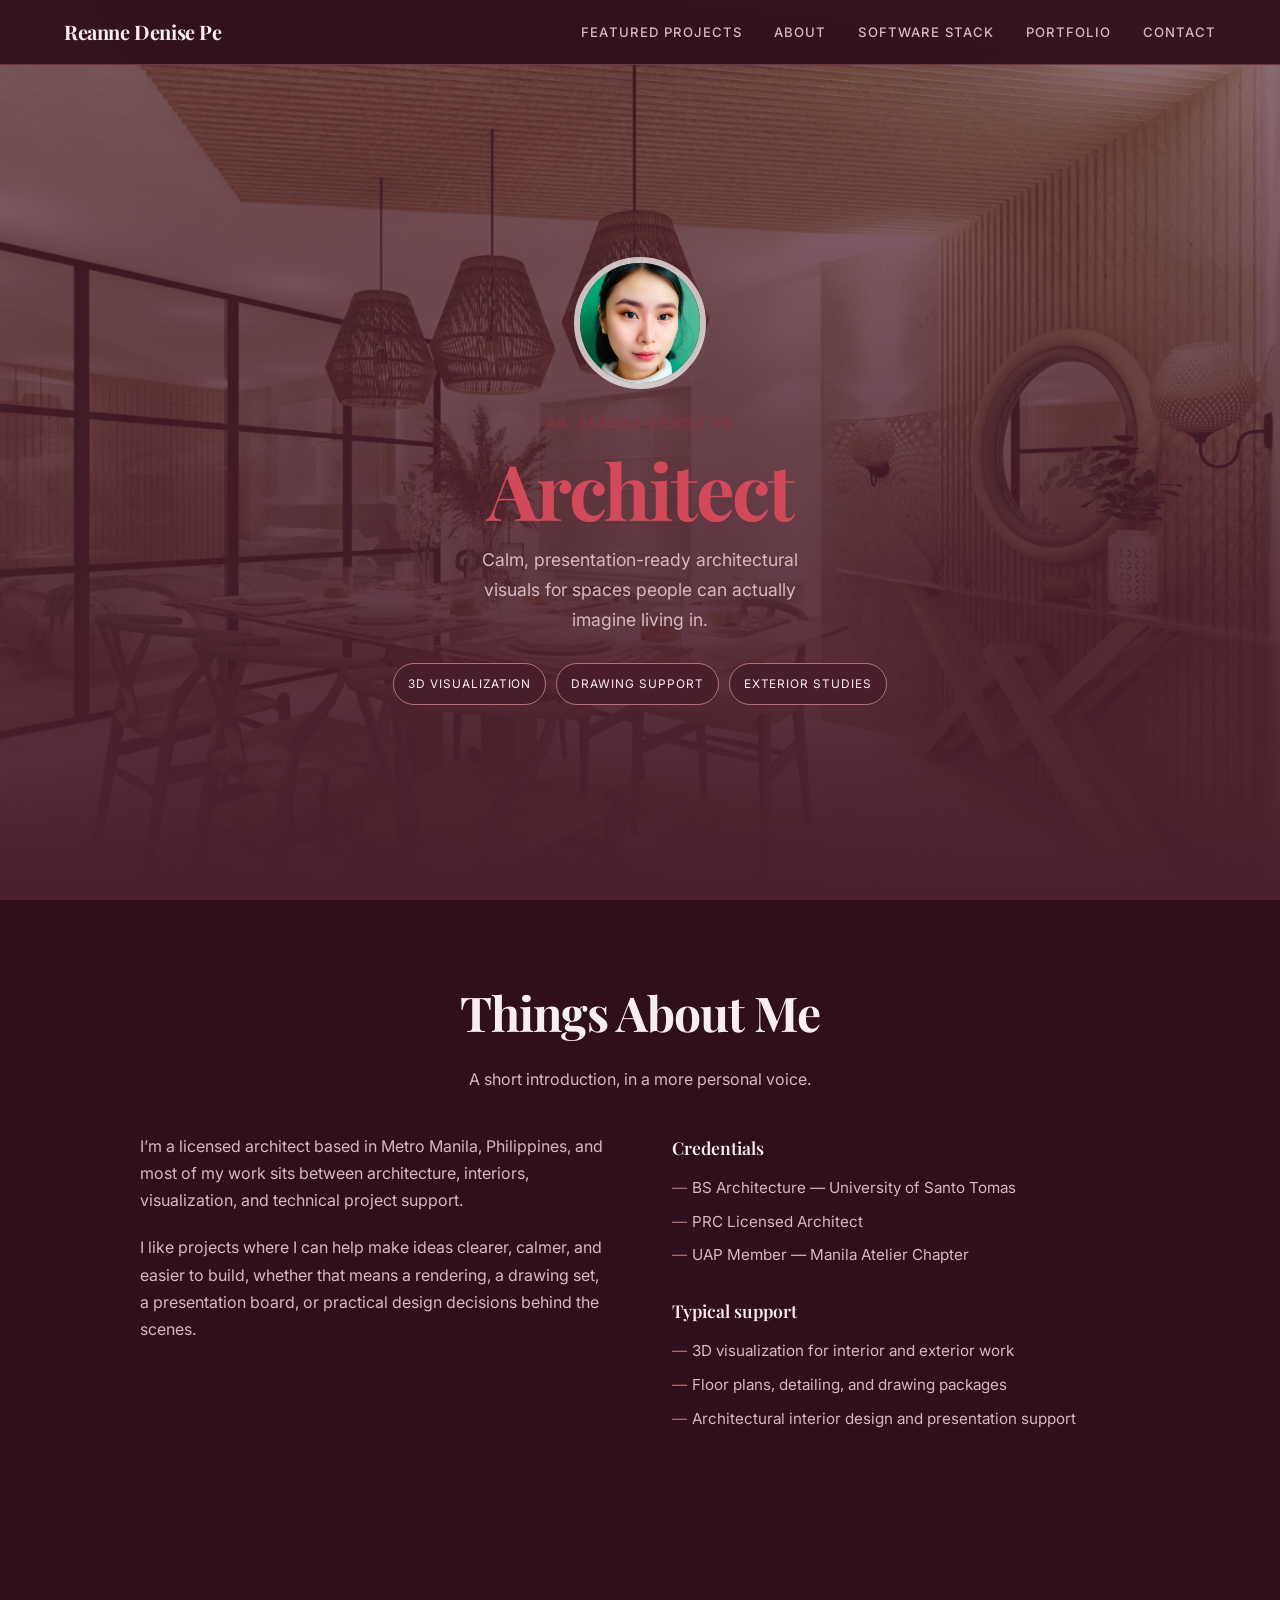
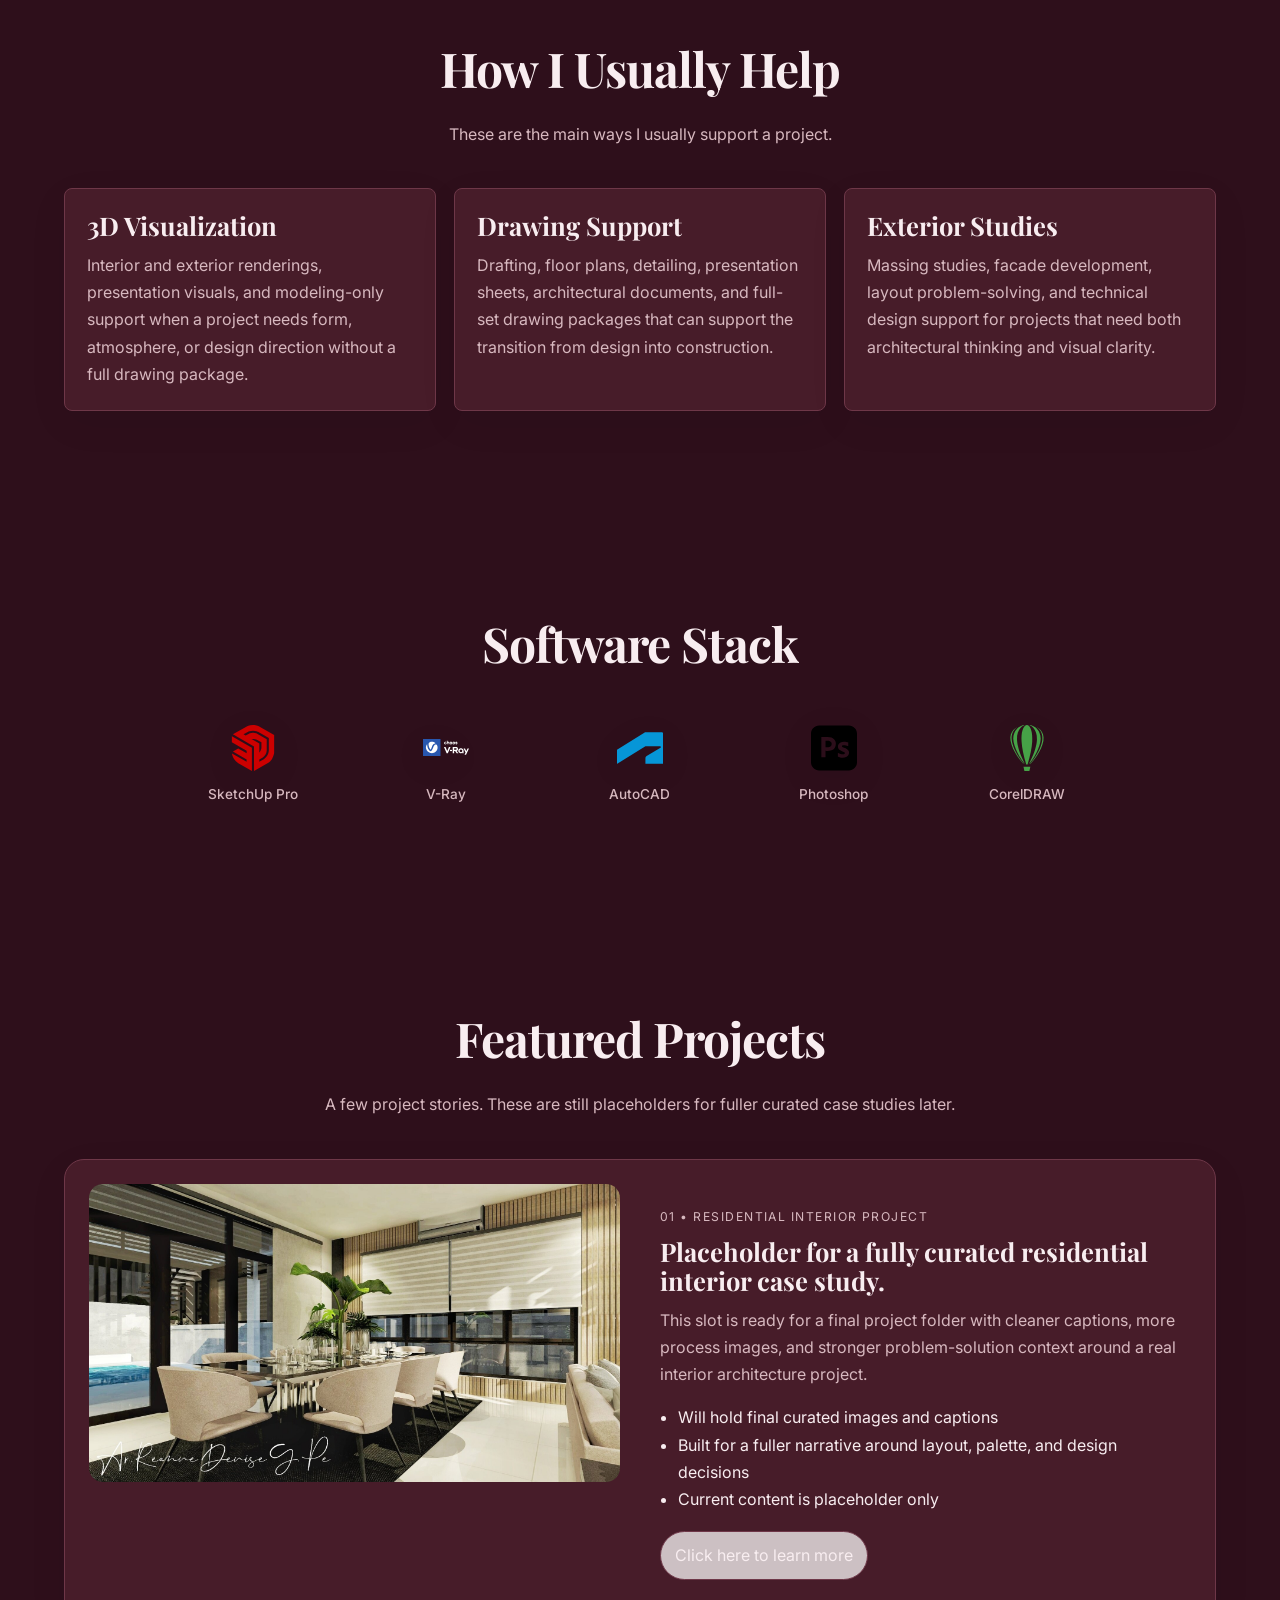
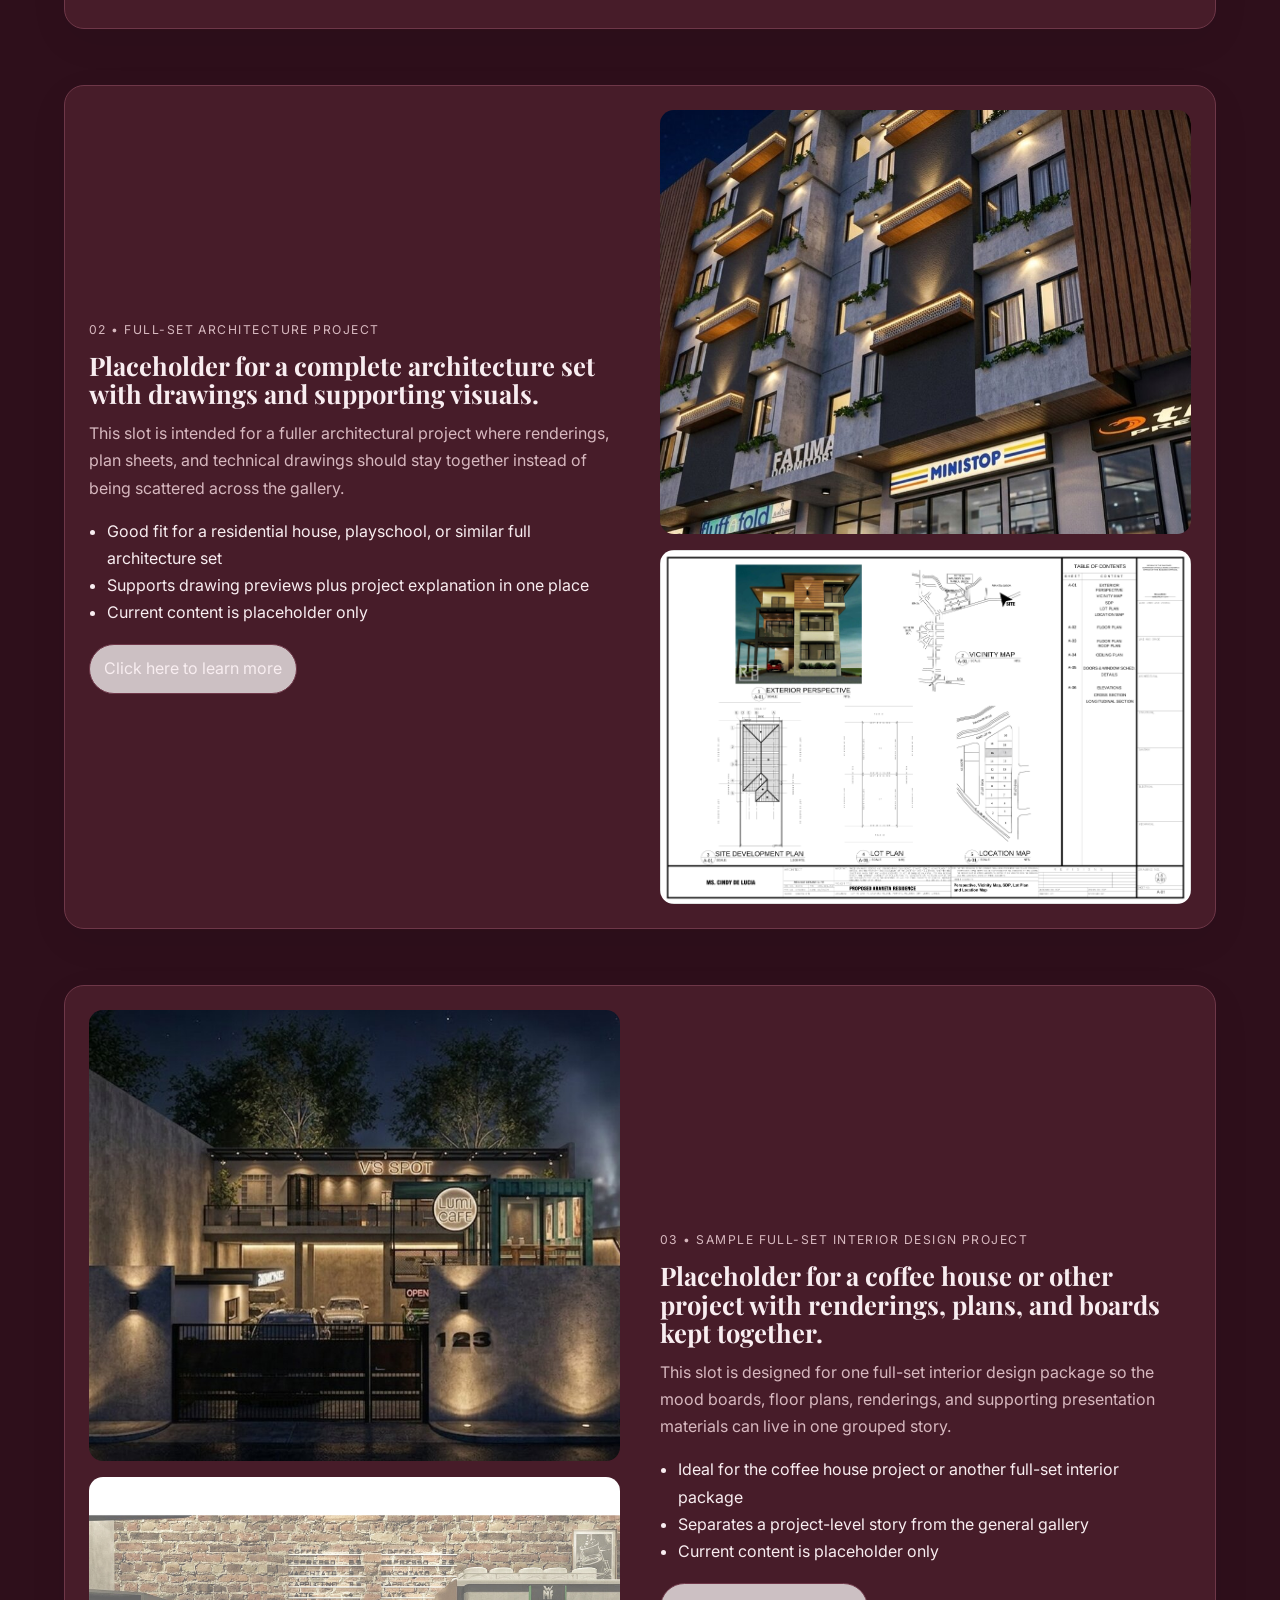
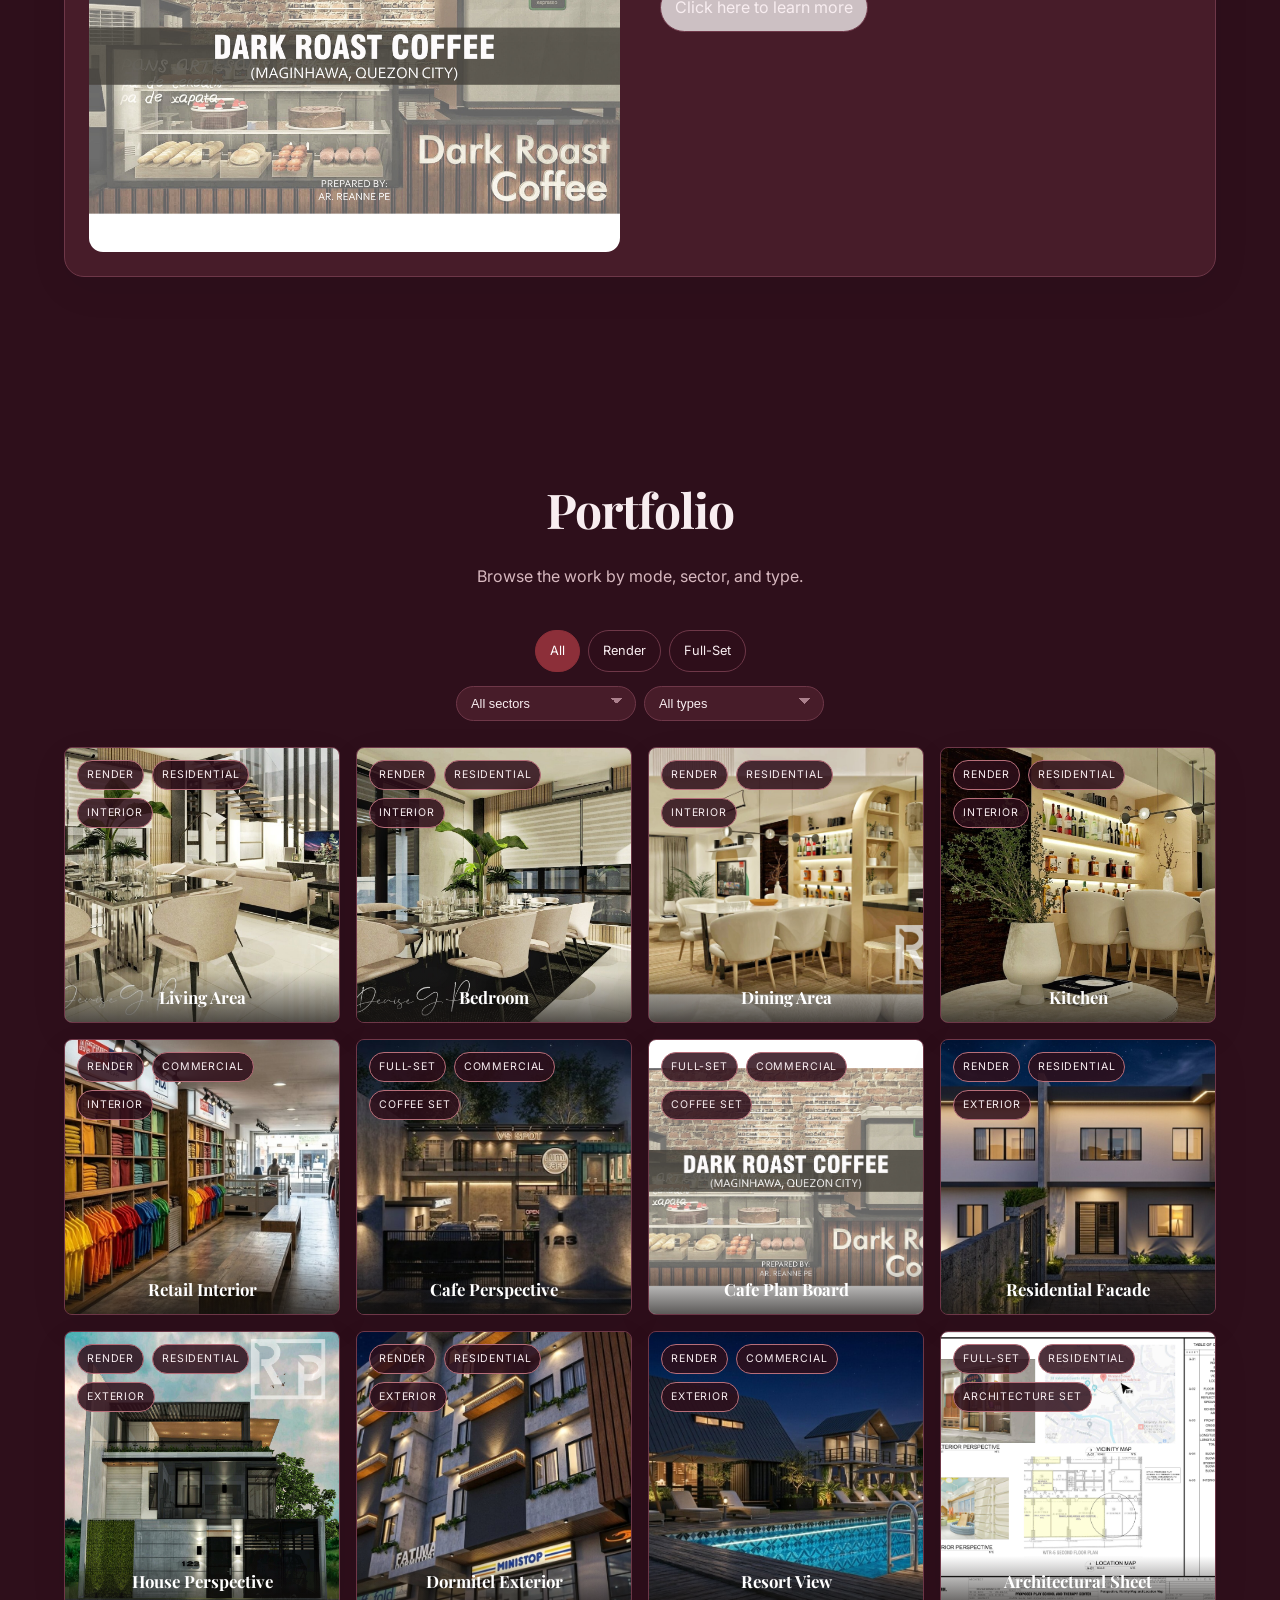
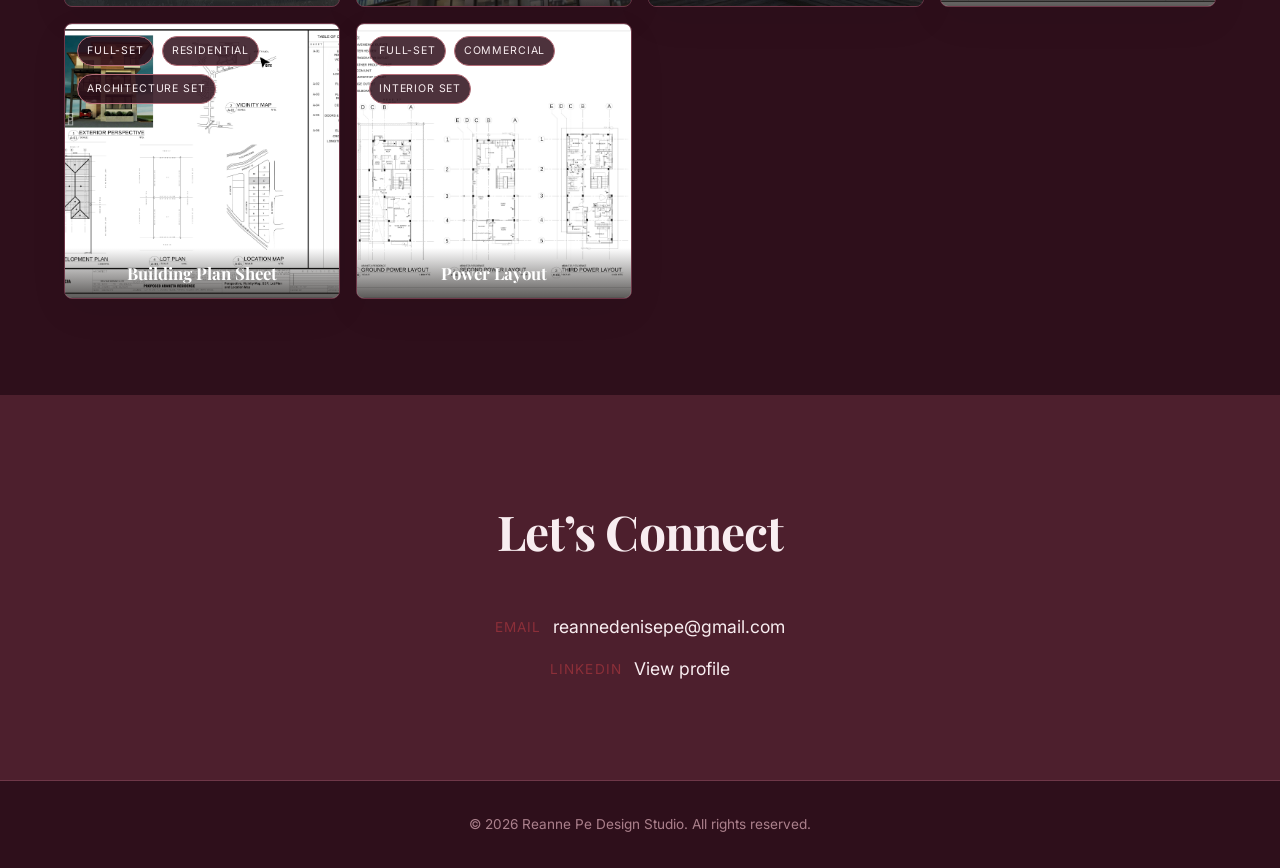
==== index.html @ 07bc2cd6 "Logo SVGs" ====
<!DOCTYPE html>
<html lang="en">
<head>
  <meta charset="UTF-8" />
  <meta name="viewport" content="width=device-width, initial-scale=1.0" />
  <title>Reanne Denise Pe | Architect</title>
  <meta name="description" content="Portfolio of Reanne Denise Pe, licensed architect in the Philippines specializing in 3D visualization, drawing support, and architectural interiors." />
  <meta property="og:title" content="Reanne Denise Pe | Architect" />
  <meta property="og:description" content="3D visualization, drawing support, and grouped project samples by Reanne Denise Pe." />
  <meta property="og:image" content="./images/selected/interior-living-01.jpg" />
  <link rel="preconnect" href="https://fonts.googleapis.com" />
  <link rel="preconnect" href="https://fonts.gstatic.com" crossorigin />
  <link href="https://fonts.googleapis.com/css2?family=Playfair+Display:wght@400;600;700&family=Inter:wght@300;400;500;600&display=swap" rel="stylesheet" />
  <link rel="stylesheet" href="styles.css" />
  <link rel="icon" type="image/svg+xml" href="data:image/svg+xml,%3Csvg xmlns='http://www.w3.org/2000/svg' viewBox='0 0 100 100'%3E%3Crect width='100' height='100' rx='22' fill='%23f5ede3'/%3E%3Ctext x='50' y='58' text-anchor='middle' font-family='Georgia,serif' font-size='34' fill='%2328201a'%3ERP%3C/text%3E%3C/svg%3E" />
</head>
<body>
  <nav id="nav">
    <div class="nav-inner">
      <a href="#hero" class="logo">Reanne Denise Pe</a>
      <button class="hamburger" id="hamburger" aria-label="Menu">
        <span></span><span></span><span></span>
      </button>
      <ul class="nav-links" id="navLinks">
        <li><a href="#featured-projects" class="nav-link">Featured Projects</a></li>
        <li><a href="#about" class="nav-link">About</a></li>
        <li><a href="#software" class="nav-link">Software Stack</a></li>
        <li><a href="#portfolio" class="nav-link">Portfolio</a></li>
        <li><a href="#contact" class="nav-link">Contact</a></li>
      </ul>
    </div>
  </nav>

  <section id="hero">
    <div class="hero-overlay"></div>
    <div class="hero-background" aria-hidden="true"></div>
    <div class="hero-content">
      <div class="hero-avatar-wrap">
        <img class="hero-avatar" src="./images/profile/reanne-avatar.jpg" alt="Portrait of Reanne Denise Pe" />
      </div>
      <p class="hero-label">Ar. Reanne Denise Pe</p>
      <h1>Architect</h1>
      <p class="hero-sub">Calm, presentation-ready architectural visuals for spaces people can actually imagine living in.</p>
      <div class="hero-skill-strip">
        <span>3D Visualization</span>
        <span>Drawing Support</span>
        <span>Exterior Studies</span>
      </div>
    </div>
  </section>

  <section id="about">
    <div class="section-header">
      <h2>Things About Me</h2>
      <p class="section-sub">A short introduction, in a more personal voice.</p>
    </div>
    <div class="about-grid">
      <div class="about-text">
        <p>I’m a licensed architect based in Metro Manila, Philippines, and most of my work sits between architecture, interiors, visualization, and technical project support.</p>
        <p>I like projects where I can help make ideas clearer, calmer, and easier to build, whether that means a rendering, a drawing set, a presentation board, or practical design decisions behind the scenes.</p>
      </div>
      <div class="about-credentials">
        <h3>Credentials</h3>
        <ul>
          <li>BS Architecture — University of Santo Tomas</li>
          <li>PRC Licensed Architect</li>
          <li>UAP Member — Manila Atelier Chapter</li>
        </ul>
        <h3>Typical support</h3>
        <ul>
          <li>3D visualization for interior and exterior work</li>
          <li>Floor plans, detailing, and drawing packages</li>
          <li>Architectural interior design and presentation support</li>
        </ul>
      </div>
    </div>
  </section>

  <section id="core-support">
    <div class="section-header">
      <h2>How I Usually Help</h2>
      <p class="section-sub">These are the main ways I usually support a project.</p>
    </div>
    <div class="support-grid">
      <article class="support-card">
        <h3>3D Visualization</h3>
        <p>Interior and exterior renderings, presentation visuals, and modeling-only support when a project needs form, atmosphere, or design direction without a full drawing package.</p>
      </article>
      <article class="support-card">
        <h3>Drawing Support</h3>
        <p>Drafting, floor plans, detailing, presentation sheets, architectural documents, and full-set drawing packages that can support the transition from design into construction.</p>
      </article>
      <article class="support-card">
        <h3>Exterior Studies</h3>
        <p>Massing studies, facade development, layout problem-solving, and technical design support for projects that need both architectural thinking and visual clarity.</p>
      </article>
    </div>
  </section>

  <section id="software">
    <div class="section-header">
      <h2>Software Stack</h2>
    </div>
    <div class="software-grid">
      <div class="software-item">
        <img class="software-logo" src="./images/logos/sketchup.svg" alt="SketchUp logo" />
        <span class="software-name">SketchUp Pro</span>
      </div>
      <div class="software-item">
        <img class="software-logo" src="./images/logos/vray.svg" alt="V-Ray logo" />
        <span class="software-name">V-Ray</span>
      </div>
      <div class="software-item">
        <img class="software-logo" src="./images/logos/autodesk.svg" alt="Autodesk logo used for AutoCAD" />
        <span class="software-name">AutoCAD</span>
      </div>
      <div class="software-item">
        <img class="software-logo" src="./images/logos/adobephotoshop.svg" alt="Adobe Photoshop logo" />
        <span class="software-name">Photoshop</span>
      </div>
      <div class="software-item">
        <img class="software-logo" src="./images/logos/coreldraw.svg" alt="CorelDRAW logo" />
        <span class="software-name">CorelDRAW</span>
      </div>
    </div>
  </section>

  <section id="featured-projects">
    <div class="section-header">
      <h2>Featured Projects</h2>
      <p class="section-sub">A few project stories. These are still placeholders for fuller curated case studies later.</p>
    </div>

    <article class="case-study">
      <div class="case-study-media">
        <img src="./images/selected/interior-bedroom-01.jpg" alt="Placeholder image for a featured residential interior project." />
      </div>
      <div class="case-study-copy">
        <p class="case-label">01 • Residential Interior Project</p>
        <h3>Placeholder for a fully curated residential interior case study.</h3>
        <p>This slot is ready for a final project folder with cleaner captions, more process images, and stronger problem-solution context around a real interior architecture project.</p>
        <ul>
          <li>Will hold final curated images and captions</li>
          <li>Built for a fuller narrative around layout, palette, and design decisions</li>
          <li>Current content is placeholder only</li>
        </ul>
        <button class="text-link" type="button" data-project="residential-interior">Click here to learn more</button>
      </div>
    </article>

    <article class="case-study case-study-reverse">
      <div class="case-study-media case-study-stack">
        <img src="./images/selected/exterior-dormitel-01.jpg" alt="Placeholder exterior image for a featured full-set architecture project." />
        <img src="./images/plans/a1.jpg" alt="Placeholder drawing preview for a featured full-set architecture project." />
      </div>
      <div class="case-study-copy">
        <p class="case-label">02 • Full-Set Architecture Project</p>
        <h3>Placeholder for a complete architecture set with drawings and supporting visuals.</h3>
        <p>This slot is intended for a fuller architectural project where renderings, plan sheets, and technical drawings should stay together instead of being scattered across the gallery.</p>
        <ul>
          <li>Good fit for a residential house, playschool, or similar full architecture set</li>
          <li>Supports drawing previews plus project explanation in one place</li>
          <li>Current content is placeholder only</li>
        </ul>
        <button class="text-link" type="button" data-project="full-set-architecture">Click here to learn more</button>
      </div>
    </article>

    <article class="case-study">
      <div class="case-study-media case-study-stack">
        <img src="./images/selected/commercial-cafe-01.jpg" alt="Placeholder image for a sample full-set interior design project." />
        <img src="./images/selected/commercial-plan-01.jpg" alt="Placeholder plan image for a sample full-set interior design project." />
      </div>
      <div class="case-study-copy">
        <p class="case-label">03 • Sample Full-Set Interior Design Project</p>
        <h3>Placeholder for a coffee house or other project with renderings, plans, and boards kept together.</h3>
        <p>This slot is designed for one full-set interior design package so the mood boards, floor plans, renderings, and supporting presentation materials can live in one grouped story.</p>
        <ul>
          <li>Ideal for the coffee house project or another full-set interior package</li>
          <li>Separates a project-level story from the general gallery</li>
          <li>Current content is placeholder only</li>
        </ul>
        <button class="text-link" type="button" data-project="full-set-interior">Click here to learn more</button>
      </div>
    </article>
  </section>

  <section id="portfolio">
    <div class="section-header">
      <h2>Portfolio</h2>
      <p class="section-sub">Browse the work by mode, sector, and type.</p>
    </div>

    <div class="portfolio-toolbar">
      <div class="concept-pill-group" id="mainFilters">
        <button class="concept-pill concept-pill-active" type="button" data-group="main" data-filter="all">All</button>
        <button class="concept-pill" type="button" data-group="main" data-filter="render">Render</button>
        <button class="concept-pill" type="button" data-group="main" data-filter="full-set">Full-Set</button>
      </div>
      <div class="concept-selects">
        <label class="sr-only" for="sectorSelect">Sector</label>
        <select class="portfolio-select" id="sectorSelect">
          <option value="all">All sectors</option>
          <option value="residential">Residential</option>
          <option value="commercial">Commercial</option>
        </select>
        <label class="sr-only" for="typeSelect">Type</label>
        <select class="portfolio-select" id="typeSelect">
          <option value="all">All types</option>
          <option value="interior">Interior</option>
          <option value="exterior">Exterior</option>
          <option value="technical">Technical / Drawings</option>
          <option value="coffee-set">Coffee Set</option>
          <option value="architecture-set">Architecture Set</option>
          <option value="interior-set">Interior Set</option>
        </select>
      </div>
    </div>
    <div class="gallery" id="gallery"></div>
  </section>

  <section id="contact">
    <div class="section-header">
      <h2>Let’s Connect</h2>
    </div>
    <div class="contact-content">
      <div class="contact-item"><span>Email</span><a href="mailto:reannedenisepe@gmail.com">reannedenisepe@gmail.com</a></div>
      <div class="contact-item"><span>LinkedIn</span><a href="https://ph.linkedin.com/in/reanne-denise-pe-29bb5a261" target="_blank" rel="noreferrer">View profile</a></div>
    </div>
  </section>

  <footer>
    <div class="footer-inner">
      <p>&copy; 2026 Reanne Pe Design Studio. All rights reserved.</p>
    </div>
  </footer>

  <div id="lightbox" class="lightbox" aria-hidden="true">
    <button class="lightbox-close" id="lightboxClose" aria-label="Close">&times;</button>
    <button class="lightbox-nav lightbox-prev" id="lightboxPrev" aria-label="Previous">&lsaquo;</button>
    <div class="lightbox-content">
      <img id="lightboxImg" src="" alt="" />
      <div class="lightbox-caption" id="lightboxCaption"></div>
    </div>
    <button class="lightbox-nav lightbox-next" id="lightboxNext" aria-label="Next">&rsaquo;</button>
  </div>

  <dialog class="project-dialog" id="projectDialog">
    <button class="project-dialog-close" id="projectDialogClose" aria-label="Close">Close</button>
    <div class="project-dialog-content">
      <p class="case-label" id="projectDialogLabel"></p>
      <h3 id="projectDialogTitle"></h3>
      <p id="projectDialogText"></p>
      <div class="project-dialog-gallery" id="projectDialogGallery"></div>
    </div>
  </dialog>

  <script src="script.js"></script>
</body>
</html>
---- styles.css ----
*, *::before, *::after {
  box-sizing: border-box;
  margin: 0;
  padding: 0;
}

:root {
  --bg: #2e0f1b;
  --bg-alt: #4d1f2d;
  --panel: rgba(73, 30, 43, 0.92);
  --text: #f8edf0;
  --text-light: #d7b8bf;
  --text-muted: #ab808c;
  --accent: #8c2f39;
  --accent-light: #b76e79;
  --accent-dark: #d24a59;
  --border: #6e3748;
  --nav-bg: rgba(46, 15, 27, 0.94);
  --shadow: 0 12px 40px rgba(0, 0, 0, 0.06);
  --radius: 8px;
  --transition: 0.3s cubic-bezier(0.4, 0, 0.2, 1);
  --font-serif: "Playfair Display", Georgia, "Times New Roman", serif;
  --font-sans: "Inter", system-ui, -apple-system, sans-serif;
}

html {
  scroll-behavior: smooth;
}

body {
  font-family: var(--font-sans);
  color: var(--text);
  background: var(--bg);
  line-height: 1.7;
  -webkit-font-smoothing: antialiased;
}

img {
  max-width: 100%;
  height: auto;
  display: block;
}

a {
  color: var(--accent);
  text-decoration: none;
  transition: color var(--transition);
}

a:hover {
  color: var(--accent-dark);
}

button {
  font: inherit;
}

#nav {
  position: fixed;
  top: 0;
  left: 0;
  right: 0;
  z-index: 100;
  background: var(--nav-bg);
  backdrop-filter: blur(12px);
  -webkit-backdrop-filter: blur(12px);
  border-bottom: 1px solid var(--border);
}

.nav-inner {
  max-width: 1200px;
  margin: 0 auto;
  padding: 0 24px;
  display: flex;
  align-items: center;
  justify-content: space-between;
  height: 64px;
}

.logo {
  font-family: var(--font-serif);
  font-size: 1.25rem;
  font-weight: 700;
  color: var(--text);
  letter-spacing: -0.02em;
}

.logo:hover {
  color: var(--accent);
}

.nav-links {
  display: flex;
  gap: 32px;
  list-style: none;
}

.nav-link {
  font-size: 0.82rem;
  font-weight: 500;
  text-transform: uppercase;
  letter-spacing: 0.08em;
  color: var(--text-light);
}

.nav-link:hover {
  color: var(--text);
}

.hamburger {
  display: none;
  flex-direction: column;
  gap: 5px;
  background: none;
  border: none;
  cursor: pointer;
  padding: 4px;
}

.hamburger span {
  display: block;
  width: 24px;
  height: 2px;
  background: var(--text);
  transition: var(--transition);
}

.hamburger.active span:nth-child(1) {
  transform: translateY(7px) rotate(45deg);
}

.hamburger.active span:nth-child(2) {
  opacity: 0;
}

.hamburger.active span:nth-child(3) {
  transform: translateY(-7px) rotate(-45deg);
}

section {
  padding: 96px 24px;
  max-width: 1200px;
  margin: 0 auto;
}

#hero {
  min-height: 100vh;
  display: flex;
  align-items: center;
  justify-content: center;
  position: relative;
  background: var(--bg-alt);
  overflow: hidden;
  max-width: none;
  padding: 0 24px;
}

#hero::before {
  content: "";
  position: absolute;
  inset: 0;
  background:
    radial-gradient(ellipse at 30% 20%, color-mix(in srgb, var(--accent) 12%, transparent) 0%, transparent 50%),
    radial-gradient(ellipse at 70% 80%, color-mix(in srgb, var(--accent) 8%, transparent) 0%, transparent 50%);
  z-index: 1;
}

.hero-overlay {
  position: absolute;
  inset: 0;
  background: linear-gradient(180deg, color-mix(in srgb, var(--bg-alt) 55%, transparent), var(--bg-alt));
  z-index: 2;
}

.hero-background {
  position: absolute;
  inset: 0;
  width: 100%;
  background-size: cover;
  background-position: center;
  opacity: 0.8;
  filter: saturate(0.9);
  z-index: 0;
  background-image: url("./images/hero-bg.jpg");
}

.hero-content {
  position: relative;
  z-index: 3;
  text-align: center;
  width: min(820px, 100%);
  padding: 110px 24px 48px;
}

.hero-avatar-wrap {
  width: 132px;
  margin: 0 auto 24px;
}

.hero-avatar {
  width: 132px;
  height: 132px;
  object-fit: cover;
  border-radius: 50%;
  border: 6px solid rgba(255, 255, 255, 0.7);
  box-shadow: var(--shadow);
}

.hero-label {
  font-size: 0.8rem;
  text-transform: uppercase;
  letter-spacing: 0.15em;
  color: var(--accent);
  margin-bottom: 14px;
}

.hero-content h1 {
  font-family: var(--font-serif);
  font-size: clamp(2.8rem, 6vw, 4.8rem);
  font-weight: 700;
  line-height: 1.05;
  color: var(--accent-dark);
  margin-bottom: 16px;
  letter-spacing: -0.03em;
}

.hero-sub {
  font-size: 1.1rem;
  color: var(--text-light);
  max-width: 34ch;
  margin: 0 auto 28px;
}

.hero-skill-strip {
  display: flex;
  justify-content: center;
  gap: 10px;
  flex-wrap: wrap;
}

.hero-skill-strip span,
.text-link,
.filter-btn {
  border: 1px solid var(--border);
  background: rgba(255, 255, 255, 0.72);
}

.hero-skill-strip span {
  padding: 10px 14px;
  border-radius: 999px;
  font-size: 0.74rem;
  color: var(--text-light);
  text-transform: uppercase;
  letter-spacing: 0.08em;
  background: var(--panel);
  border-color: var(--accent-light);
  color: var(--text);
}

.section-header {
  text-align: center;
  margin-bottom: 40px;
}

.section-header h2 {
  font-family: var(--font-serif);
  font-size: clamp(2rem, 4vw, 3rem);
  font-weight: 700;
  color: var(--text);
  margin-bottom: 12px;
  letter-spacing: -0.02em;
}

.section-sub {
  font-size: 1rem;
  color: var(--text-light);
  max-width: 700px;
  margin: 0 auto;
}

.sr-only {
  position: absolute;
  width: 1px;
  height: 1px;
  padding: 0;
  margin: -1px;
  overflow: hidden;
  clip: rect(0, 0, 0, 0);
  white-space: nowrap;
  border: 0;
}

#core-support {
  padding-top: 72px;
}

.support-grid {
  display: grid;
  grid-template-columns: repeat(3, minmax(0, 1fr));
  gap: 18px;
}

.support-card {
  background: var(--panel);
  border: 1px solid var(--border);
  border-radius: var(--radius);
  padding: 22px;
  box-shadow: var(--shadow);
}

.support-card h3,
.case-study-copy h3,
.project-dialog-content h3 {
  font-family: var(--font-serif);
  font-size: 1.6rem;
  line-height: 1.12;
  margin-bottom: 12px;
}

.support-card p,
.case-study-copy p,
.about-text p,
.about-credentials li,
.contact-item,
.project-dialog-content p,
.project-dialog-content li {
  color: var(--text-light);
}

.case-study {
  display: grid;
  grid-template-columns: 1fr 1fr;
  gap: 40px;
  align-items: center;
  margin-bottom: 56px;
  background: var(--panel);
  border: 1px solid var(--border);
  border-radius: 20px;
  padding: 24px;
  box-shadow: var(--shadow);
}

.case-study:last-child {
  margin-bottom: 0;
}

.portfolio-toolbar {
  display: grid;
  gap: 14px;
  margin-bottom: 26px;
}

.concept-pill-group,
.concept-selects {
  display: flex;
  flex-wrap: wrap;
  gap: 8px;
  justify-content: center;
}

.concept-pill,
.portfolio-select {
  padding: 9px 14px;
  border-radius: 999px;
  border: 1px solid var(--border);
  background: var(--panel);
  color: var(--text);
  font-size: 0.8rem;
}

.concept-pill {
  display: inline-flex;
  align-items: center;
  cursor: pointer;
  background: rgba(46, 15, 27, 0.7);
}

.concept-pill-active {
  background: var(--accent);
  border-color: var(--accent);
  color: #fff;
}

.portfolio-select {
  min-width: 180px;
  appearance: none;
  background-image:
    linear-gradient(45deg, transparent 50%, var(--text-muted) 50%),
    linear-gradient(135deg, var(--text-muted) 50%, transparent 50%);
  background-position:
    calc(100% - 18px) calc(50% - 2px),
    calc(100% - 12px) calc(50% - 2px);
  background-size: 6px 6px, 6px 6px;
  background-repeat: no-repeat;
  padding-right: 34px;
}

.case-study-reverse .case-study-media {
  order: 2;
}

.case-study-reverse .case-study-copy {
  order: 1;
}

.case-study-media img {
  width: 100%;
  height: 100%;
  object-fit: cover;
  border-radius: 14px;
}

.case-study-media {
  min-height: 420px;
}

.case-study-stack {
  display: grid;
  grid-template-rows: 1.2fr 0.8fr;
  gap: 16px;
}

.case-label {
  font-size: 0.76rem;
  text-transform: uppercase;
  letter-spacing: 0.12em;
  color: var(--accent);
  margin-bottom: 10px;
}

.case-study-copy ul,
.project-dialog-content ul {
  padding-left: 18px;
  margin: 16px 0 0;
}

.case-study-copy {
  padding-right: 8px;
}

.text-link {
  margin-top: 18px;
  color: var(--text);
  padding: 10px 14px;
  border-radius: 999px;
  cursor: pointer;
  transition: background var(--transition), border-color var(--transition), color var(--transition), transform var(--transition);
}

.text-link:hover {
  color: var(--accent-dark);
  border-color: var(--accent-light);
  transform: translateY(-1px);
}

.filters {
  display: flex;
  justify-content: center;
  gap: 8px;
  margin-bottom: 14px;
  flex-wrap: wrap;
}

.filters-secondary {
  margin-bottom: 0;
}

.filter-btn {
  padding: 8px 16px;
  border-radius: 999px;
  font-size: 0.8rem;
  color: var(--text-light);
  cursor: pointer;
  transition: var(--transition);
}

.filter-btn:hover {
  border-color: var(--accent-light);
  color: var(--accent);
}

.filter-btn.active {
  background: var(--accent);
  border-color: var(--accent);
  color: #fff;
}

.gallery {
  display: grid;
  grid-template-columns: repeat(auto-fill, minmax(260px, 1fr));
  gap: 16px;
}

.gallery-item {
  position: relative;
  overflow: hidden;
  cursor: pointer;
  border-radius: var(--radius);
  background: var(--bg-alt);
  border: 1px solid var(--border);
  aspect-ratio: 1 / 1;
  box-shadow: var(--shadow);
}

.gallery-item img {
  width: 100%;
  height: 100%;
  object-fit: cover;
  transition: transform 0.6s cubic-bezier(0.4, 0, 0.2, 1);
}

.gallery-item:hover img {
  transform: scale(1.04);
}

.gallery-badges {
  position: absolute;
  top: 12px;
  left: 12px;
  right: 12px;
  display: flex;
  gap: 8px;
  flex-wrap: wrap;
  z-index: 2;
}

.gallery-badge {
  display: inline-flex;
  align-items: center;
  padding: 5px 9px;
  border-radius: 999px;
  background: rgba(46, 15, 27, 0.85);
  color: var(--text);
  font-size: 0.66rem;
  text-transform: uppercase;
  letter-spacing: 0.08em;
  border: 1px solid var(--accent-light);
}

.gallery-overlay {
  position: absolute;
  left: 0;
  right: 0;
  bottom: 0;
  padding: 16px 16px 14px;
  background: linear-gradient(to top, rgba(23, 20, 18, 0.7), rgba(23, 20, 18, 0));
  color: #fff;
  z-index: 1;
}

.gallery-title {
  display: block;
  font-family: var(--font-serif);
  font-size: 1.05rem;
  line-height: 1.15;
}

#contact {
  background: var(--bg-alt);
  max-width: none;
}

#about {
  background: var(--bg);
  max-width: none;
}

#about {
  padding-top: 72px;
}

#about .section-header,
#contact .section-header {
  max-width: 1200px;
  margin-left: auto;
  margin-right: auto;
}

.about-grid {
  display: grid;
  grid-template-columns: 1fr 1fr;
  gap: 64px;
  max-width: 1000px;
  margin: 0 auto;
}

.about-text p {
  margin-bottom: 20px;
}

.about-credentials h3 {
  font-family: var(--font-serif);
  font-size: 1.1rem;
  font-weight: 600;
  color: var(--text);
  margin-bottom: 12px;
}

.about-credentials ul {
  list-style: none;
  margin-bottom: 28px;
}

.about-credentials li {
  padding-left: 20px;
  position: relative;
  margin-bottom: 8px;
  font-size: 0.95rem;
}

.about-credentials li::before {
  content: "\2014";
  position: absolute;
  left: 0;
  color: var(--accent-light);
}

.software-grid {
  display: grid;
  grid-template-columns: repeat(5, 1fr);
  gap: 28px;
  max-width: 940px;
  margin: 0 auto;
}

.software-item {
  display: flex;
  flex-direction: column;
  align-items: center;
  gap: 12px;
  text-align: center;
}

.software-logo {
  width: 46px;
  height: 46px;
  object-fit: contain;
  filter: drop-shadow(0 8px 16px rgba(0, 0, 0, 0.06));
}

.software-name {
  font-size: 0.85rem;
  font-weight: 500;
  color: var(--text-light);
}

.contact-content {
  display: flex;
  flex-direction: column;
  align-items: center;
  gap: 12px;
  max-width: 480px;
  margin: 0 auto;
}

.contact-item {
  display: flex;
  align-items: center;
  gap: 12px;
  font-size: 1.1rem;
}

.contact-item span:first-child {
  color: var(--accent);
  text-transform: uppercase;
  letter-spacing: 0.08em;
  font-size: 0.85rem;
}

.contact-item a {
  color: var(--text);
  font-size: 1.1rem;
}

.contact-item a:hover {
  color: var(--accent-light);
}
}

#contact {
  padding-top: 72px;
  padding-bottom: 72px;
}

footer {
  border-top: 1px solid var(--border);
  padding: 32px 24px;
}

.footer-inner {
  max-width: 1200px;
  margin: 0 auto;
  text-align: center;
  font-size: 0.85rem;
  color: var(--text-muted);
}

.lightbox {
  display: none;
  position: fixed;
  z-index: 200;
  inset: 0;
  background: rgba(0, 0, 0, 0.92);
  align-items: center;
  justify-content: center;
  backdrop-filter: blur(8px);
}

.lightbox.open {
  display: flex;
}

.lightbox-content {
  position: relative;
  max-width: 90vw;
  max-height: 85vh;
  display: flex;
  flex-direction: column;
  align-items: center;
}

.lightbox-content img {
  max-width: 100%;
  max-height: 80vh;
  object-fit: contain;
  border-radius: var(--radius);
  box-shadow: 0 20px 60px rgba(0, 0, 0, 0.4);
}

.lightbox-caption {
  margin-top: 16px;
  font-size: 0.9rem;
  color: rgba(255, 255, 255, 0.75);
  text-align: center;
}

.lightbox-close,
.lightbox-nav {
  position: absolute;
  background: none;
  border: none;
  color: rgba(255, 255, 255, 0.85);
  cursor: pointer;
}

.lightbox-close {
  top: 24px;
  right: 28px;
  font-size: 2rem;
}

.lightbox-nav {
  top: 50%;
  transform: translateY(-50%);
  font-size: 3rem;
  padding: 12px;
}

.lightbox-prev {
  left: 24px;
}

.lightbox-next {
  right: 24px;
}

.project-dialog {
  width: min(860px, calc(100% - 24px));
  border: none;
  padding: 0;
  background: transparent;
}

.project-dialog::backdrop {
  background: rgba(0, 0, 0, 0.62);
  backdrop-filter: blur(4px);
}

.project-dialog-content {
  position: relative;
  background: #fff;
  border-radius: 18px;
  padding: 28px;
  box-shadow: 0 28px 80px rgba(0, 0, 0, 0.16);
}

.project-dialog-close {
  position: absolute;
  top: 16px;
  right: 16px;
  border: 1px solid var(--border);
  background: rgba(255, 255, 255, 0.92);
  border-radius: 999px;
  padding: 8px 14px;
  cursor: pointer;
}

.project-dialog-gallery {
  display: grid;
  grid-template-columns: repeat(3, minmax(0, 1fr));
  gap: 14px;
  margin-top: 18px;
}

.project-dialog-gallery img {
  width: 100%;
  aspect-ratio: 1 / 1;
  object-fit: cover;
  border-radius: var(--radius);
}

@media (max-width: 920px) {
  .support-grid,
  .about-grid,
  .software-grid,
  .case-study {
    grid-template-columns: 1fr;
  }

  .case-study-reverse .case-study-media,
  .case-study-reverse .case-study-copy {
    order: initial;
  }

  .case-study-media {
    min-height: 320px;
  }

  .project-dialog-gallery {
    grid-template-columns: 1fr;
  }
}

@media (max-width: 760px) {
  .nav-inner {
    height: 60px;
  }

  .hamburger {
    display: flex;
  }

  .nav-links {
    position: absolute;
    top: 60px;
    left: 0;
    right: 0;
    display: none;
    flex-direction: column;
    gap: 0;
    background: rgba(250, 248, 245, 0.98);
    border-bottom: 1px solid var(--border);
  }

  .nav-links.open {
    display: flex;
  }

  .nav-link {
    display: block;
    padding: 14px 24px;
  }

  #hero {
    min-height: auto;
  }

  .hero-content {
    padding: 104px 12px 48px;
  }

  .hero-avatar-wrap,
  .hero-avatar {
    width: 104px;
    height: 104px;
  }

  .gallery {
    grid-template-columns: repeat(auto-fill, minmax(180px, 1fr));
  }

  .lightbox-nav {
    font-size: 2.2rem;
  }

}
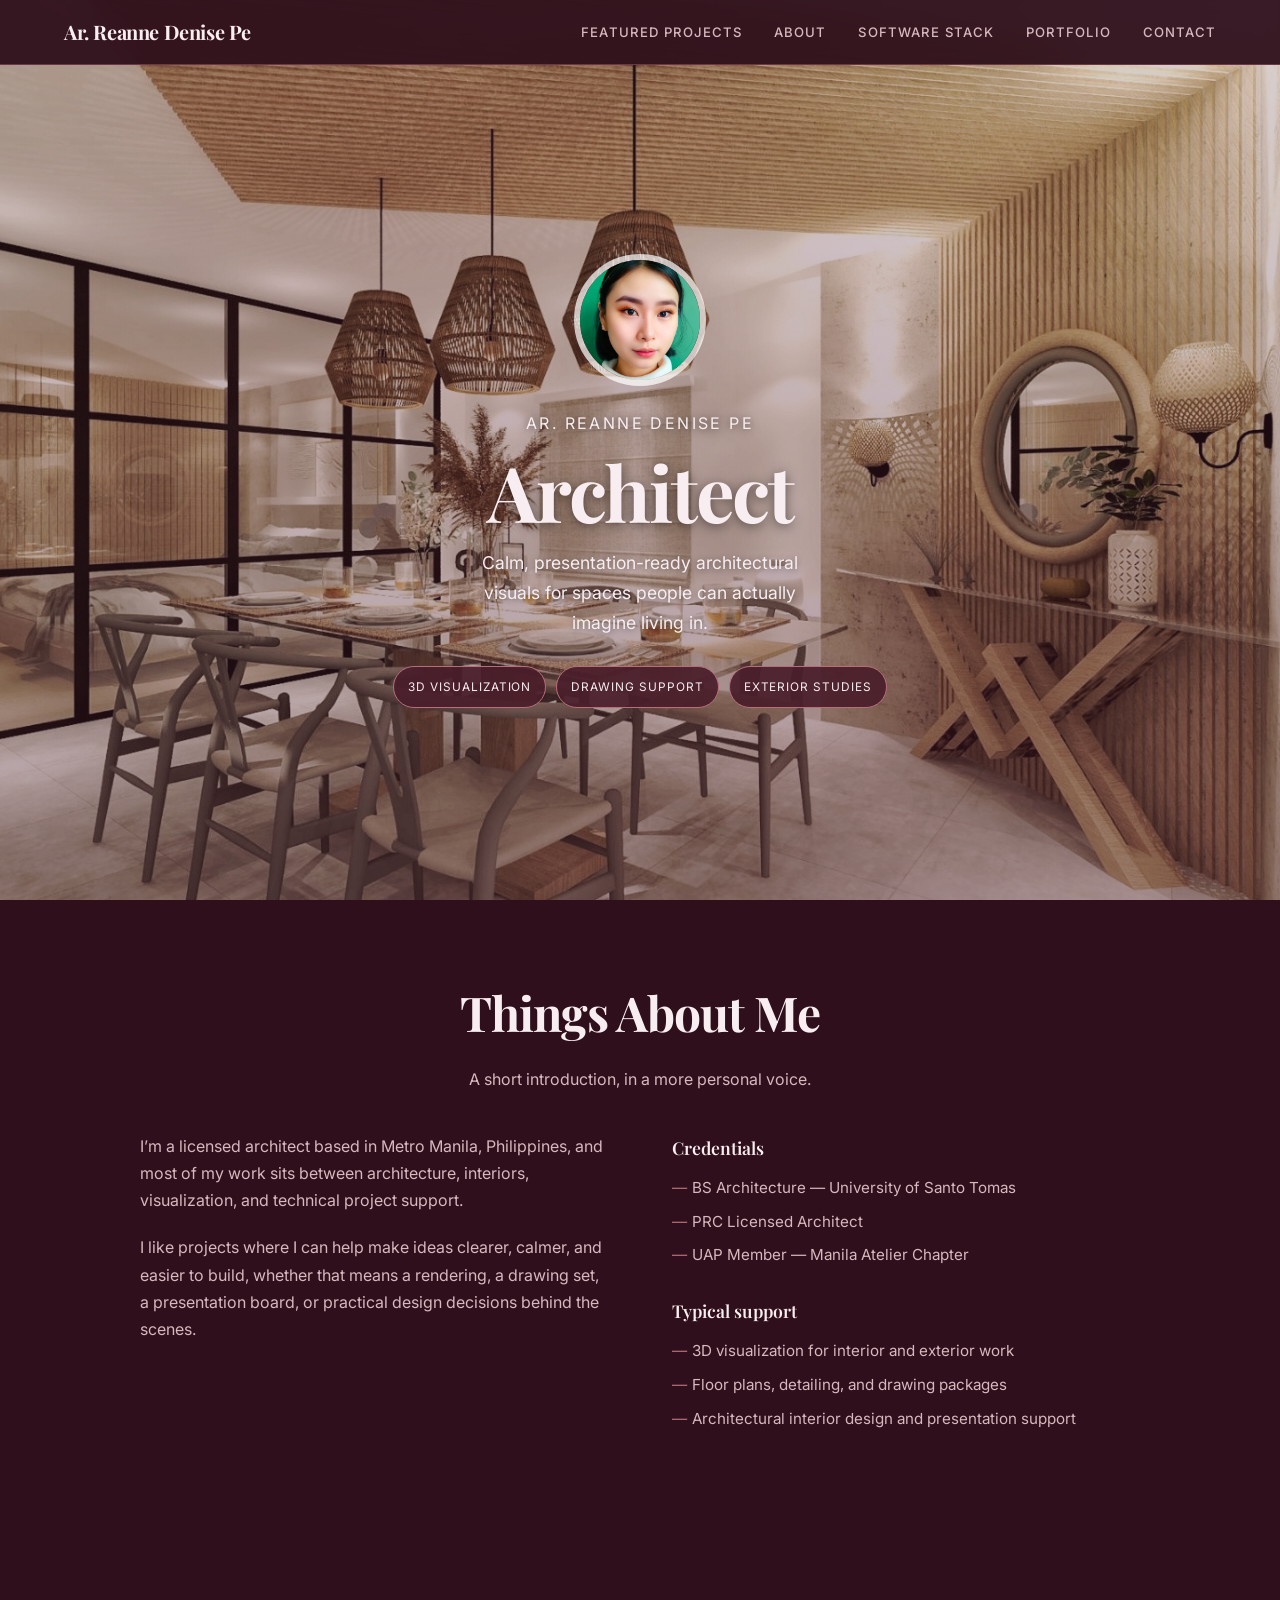
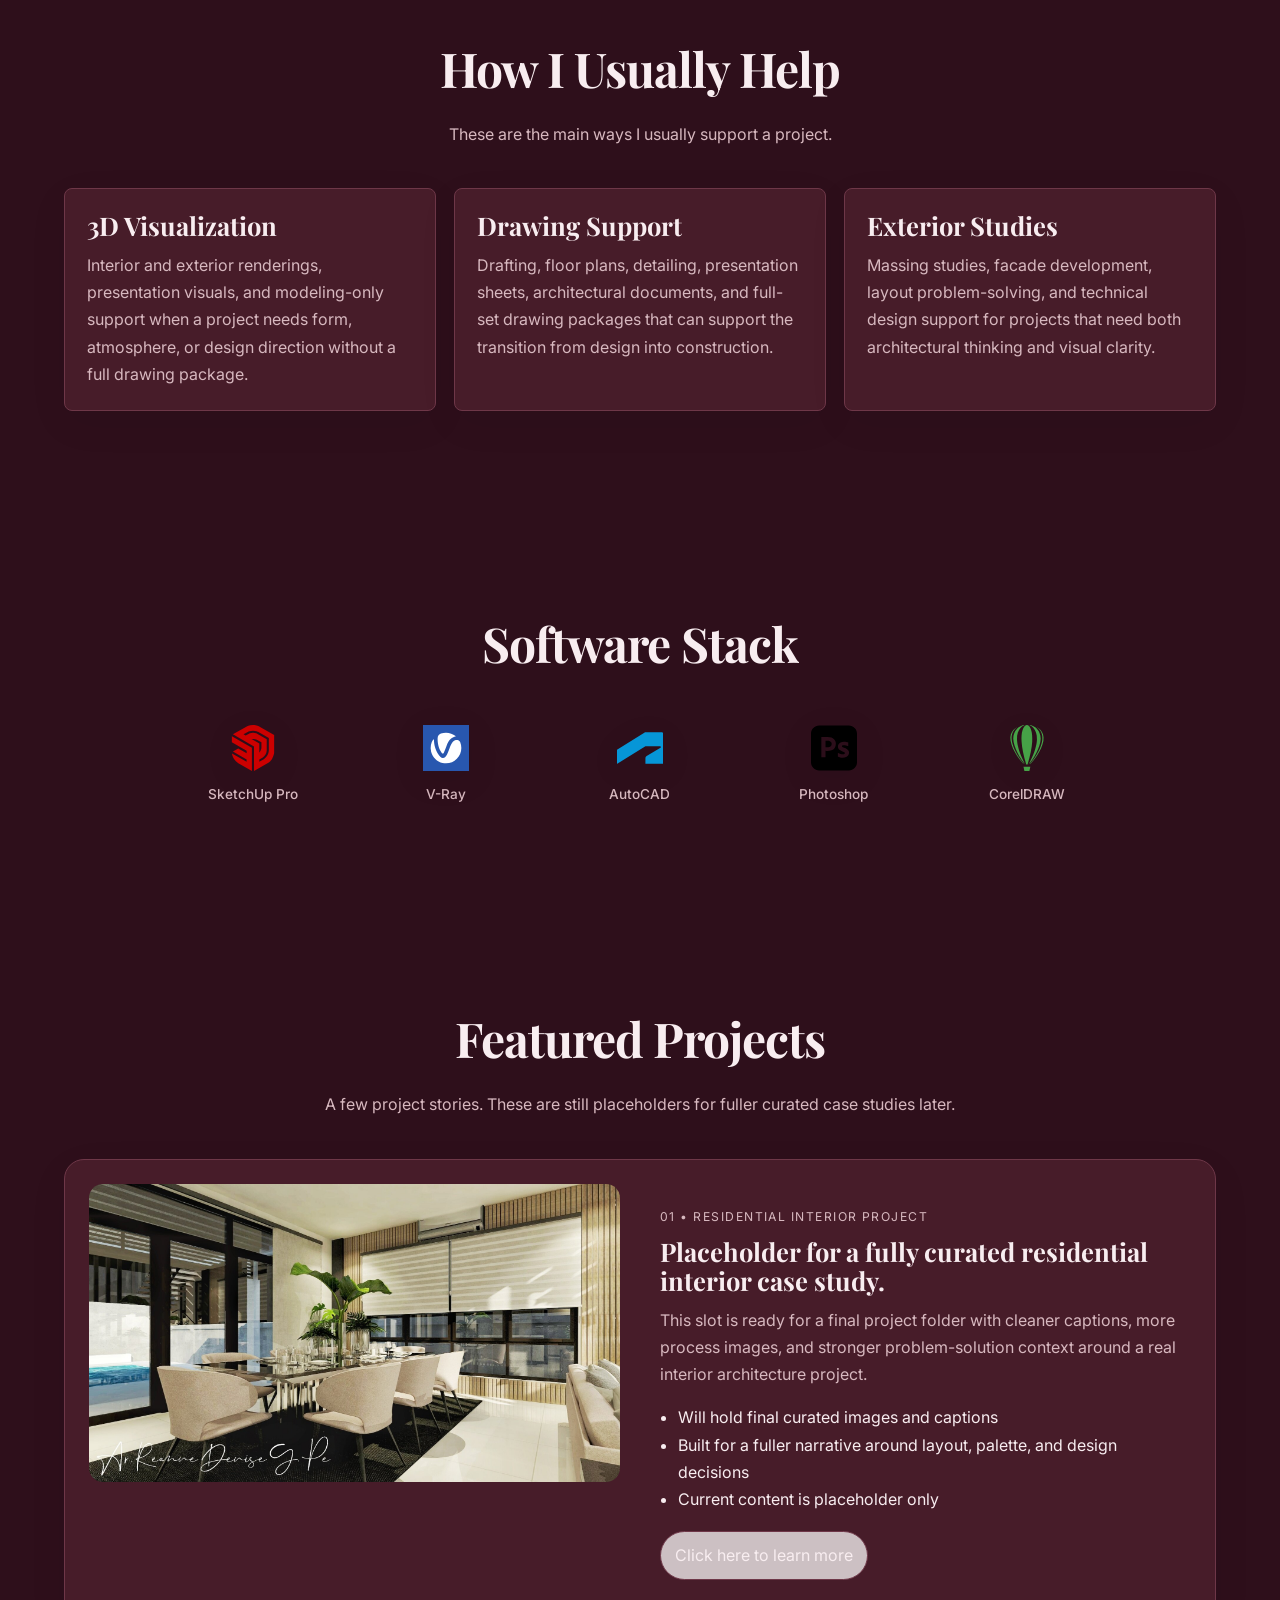
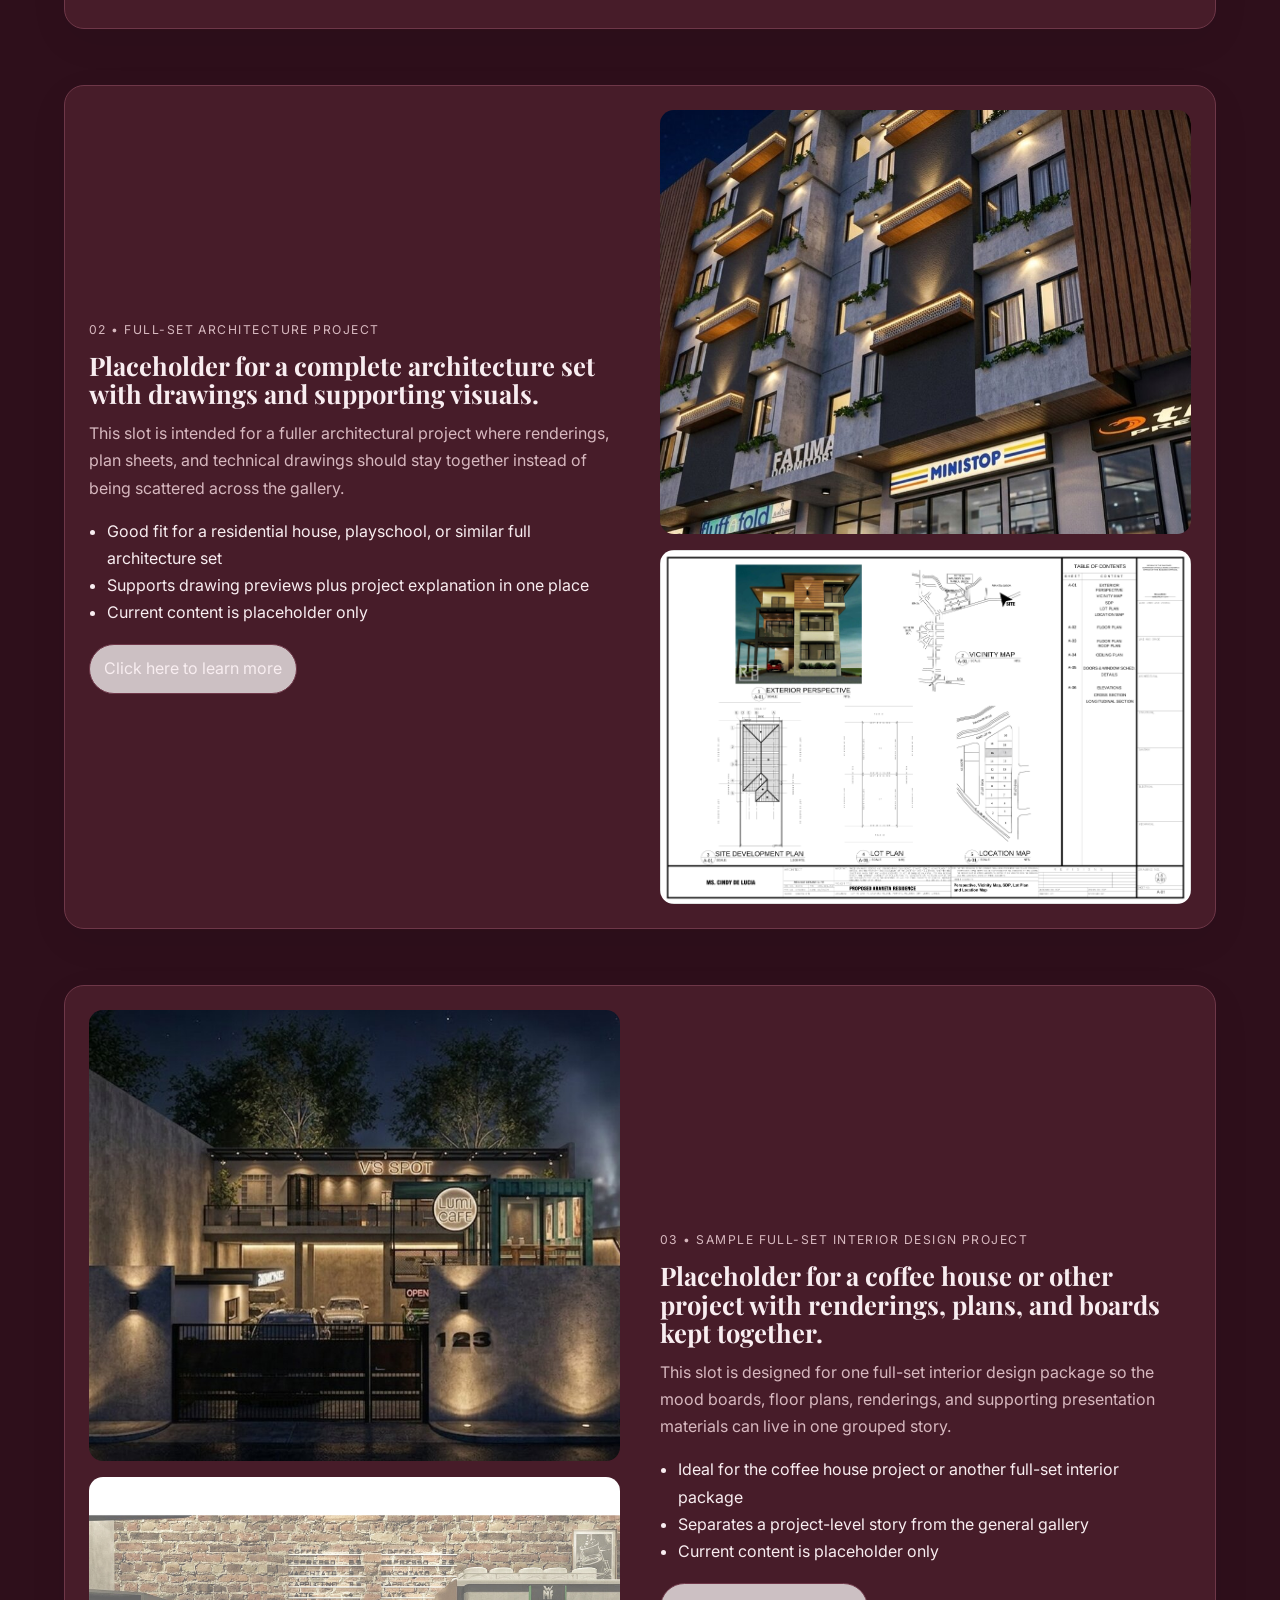
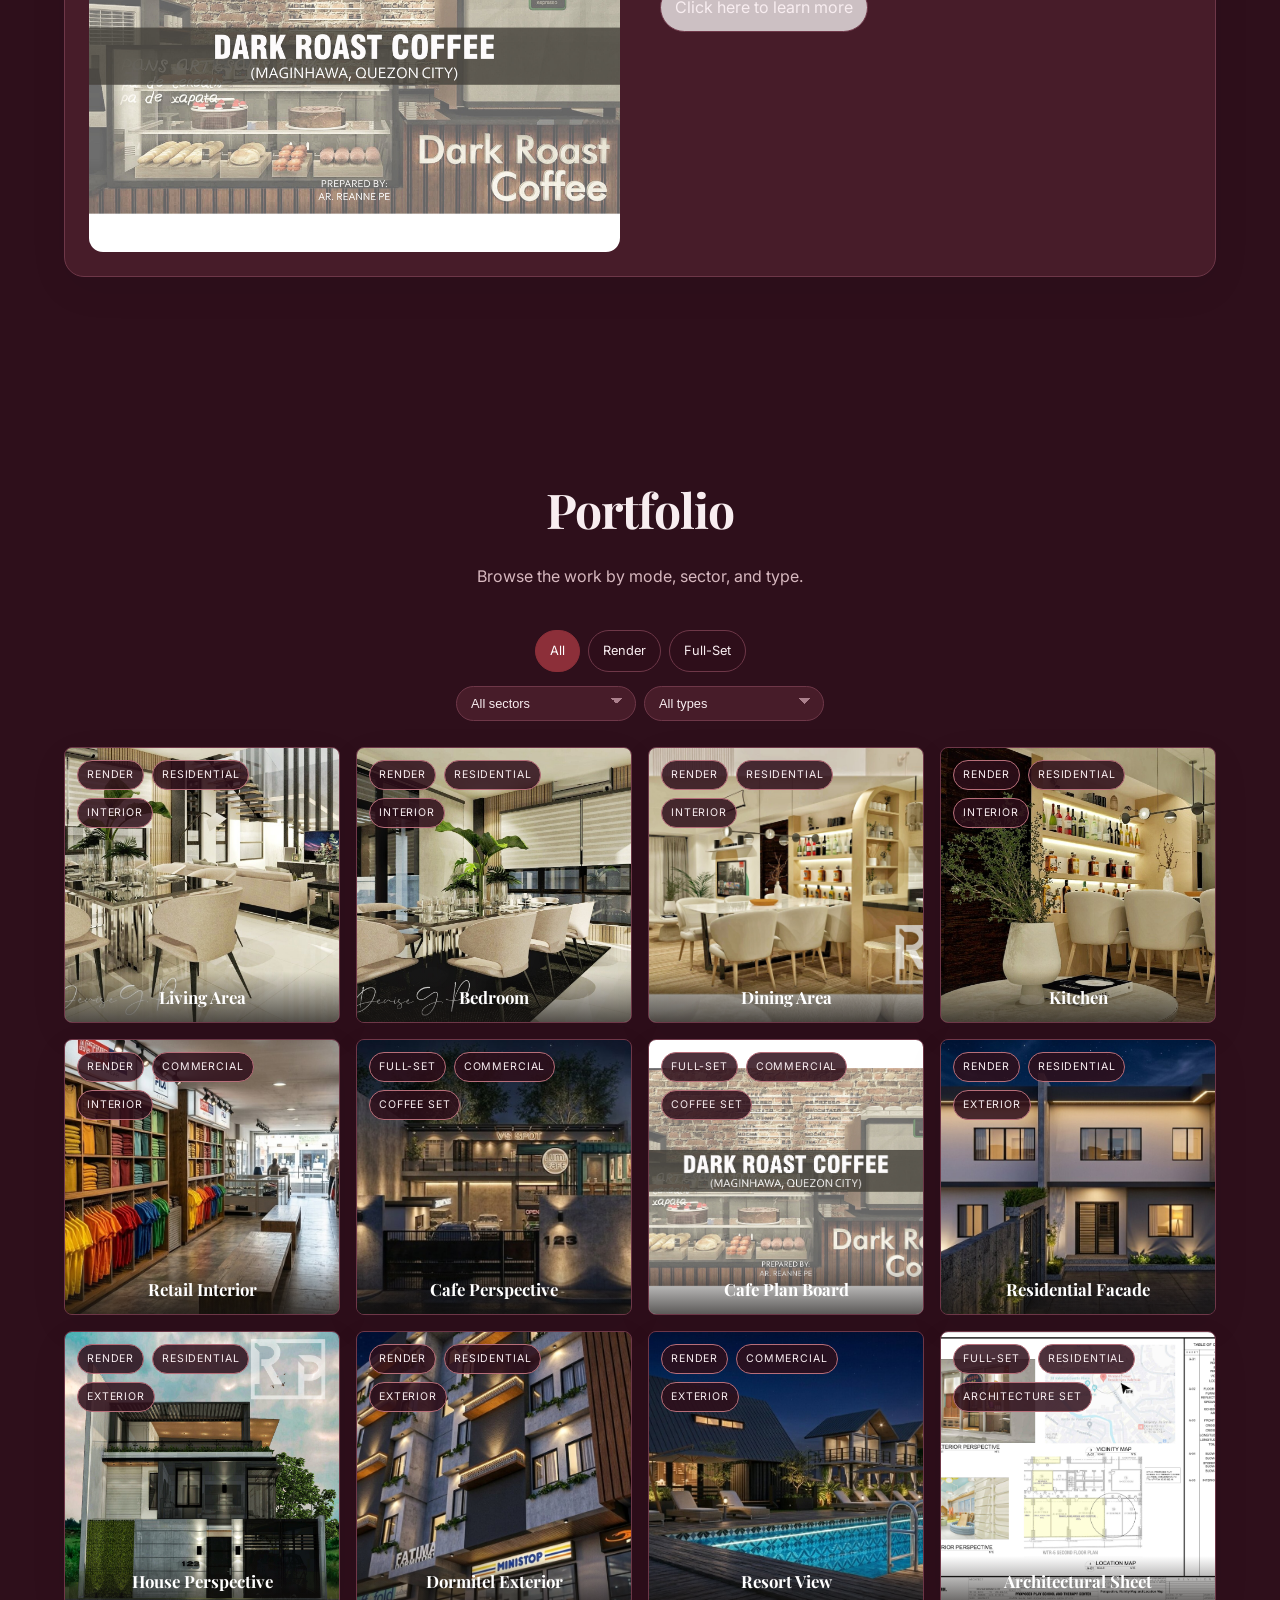
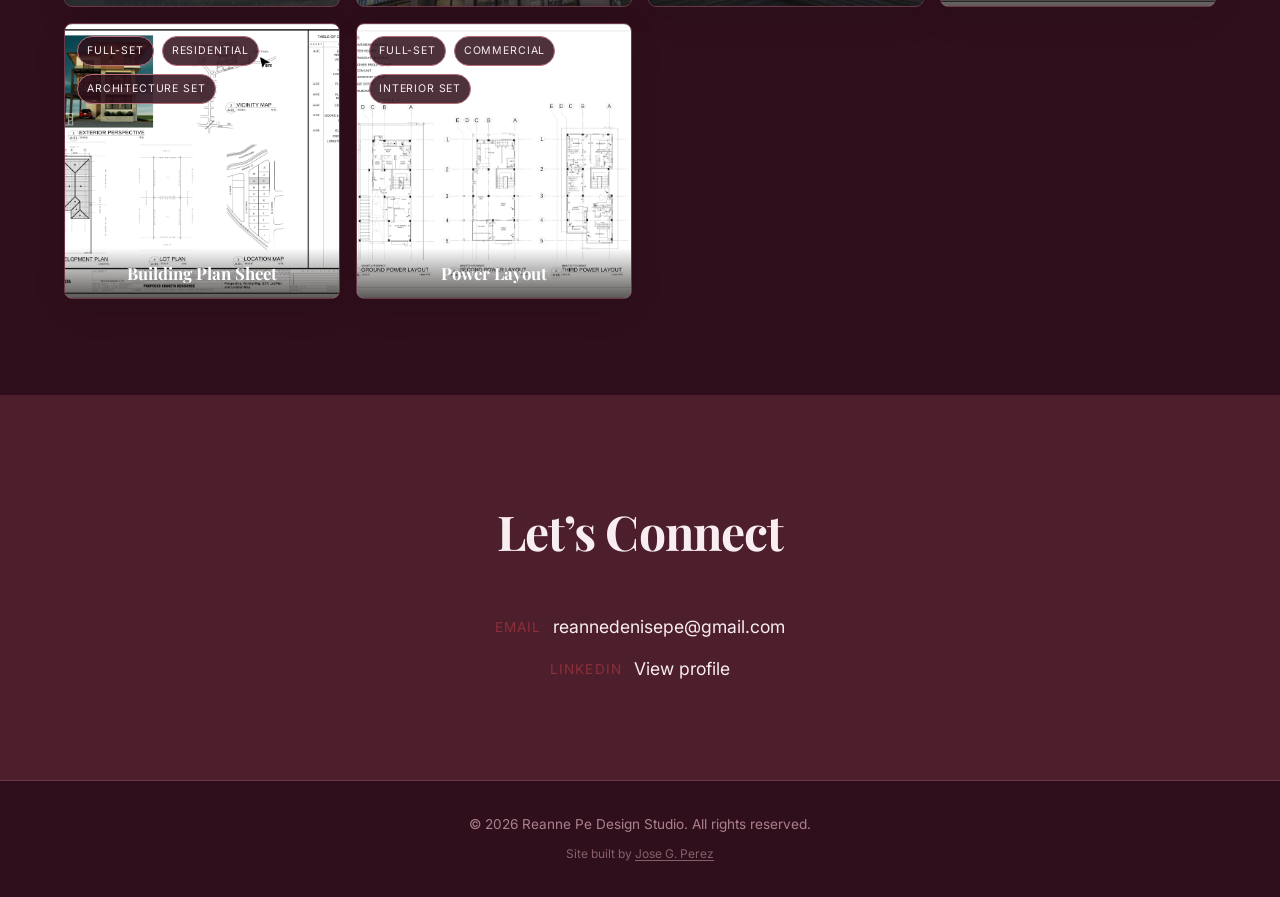
==== commit c6633a70: "Creation attribution" ====
--- a/index.html
+++ b/index.html
@@ -17,7 +17,7 @@
 <body>
   <nav id="nav">
     <div class="nav-inner">
-      <a href="#hero" class="logo">Reanne Denise Pe</a>
+      <a href="#hero" class="logo">Ar. Reanne Denise Pe</a>
       <button class="hamburger" id="hamburger" aria-label="Menu">
         <span></span><span></span><span></span>
       </button>
@@ -232,6 +232,7 @@
   <footer>
     <div class="footer-inner">
       <p>&copy; 2026 Reanne Pe Design Studio. All rights reserved.</p>
+      <p class="footer-credit">Site built by <a href="https://josegperez.com" target="_blank" rel="noreferrer">Jose G. Perez</a></p>
     </div>
   </footer>
 
--- a/styles.css
+++ b/styles.css
@@ -168,7 +168,7 @@
 .hero-overlay {
   position: absolute;
   inset: 0;
-  background: linear-gradient(180deg, color-mix(in srgb, var(--bg-alt) 55%, transparent), var(--bg-alt));
+  background: linear-gradient(180deg, transparent, color-mix(in srgb, var(--bg-alt) 30%, transparent));
   z-index: 2;
 }
 
@@ -207,11 +207,12 @@
 }
 
 .hero-label {
-  font-size: 0.8rem;
+  font-size: 1rem;
   text-transform: uppercase;
   letter-spacing: 0.15em;
-  color: var(--accent);
+  color: var(--text);
   margin-bottom: 14px;
+  text-shadow: 0 1px 8px rgba(0,0,0,0.6);
 }
 
 .hero-content h1 {
@@ -219,16 +220,18 @@
   font-size: clamp(2.8rem, 6vw, 4.8rem);
   font-weight: 700;
   line-height: 1.05;
-  color: var(--accent-dark);
+  color: var(--text);
+  text-shadow: 0 2px 12px rgba(0,0,0,0.5);
   margin-bottom: 16px;
   letter-spacing: -0.03em;
 }
 
 .hero-sub {
   font-size: 1.1rem;
-  color: var(--text-light);
+  color: var(--text);
   max-width: 34ch;
   margin: 0 auto 28px;
+  text-shadow: 0 1px 6px rgba(0,0,0,0.4);
 }
 
 .hero-skill-strip {
@@ -694,6 +697,16 @@
   font-size: 0.85rem;
   color: var(--text-muted);
 }
+.footer-credit {
+  margin-top: 0.5rem;
+  font-size: 0.75rem;
+  opacity: 0.7;
+}
+.footer-credit a {
+  color: var(--text-muted);
+  text-decoration: underline;
+  text-underline-offset: 2px;
+}
 
 .lightbox {
   display: none;
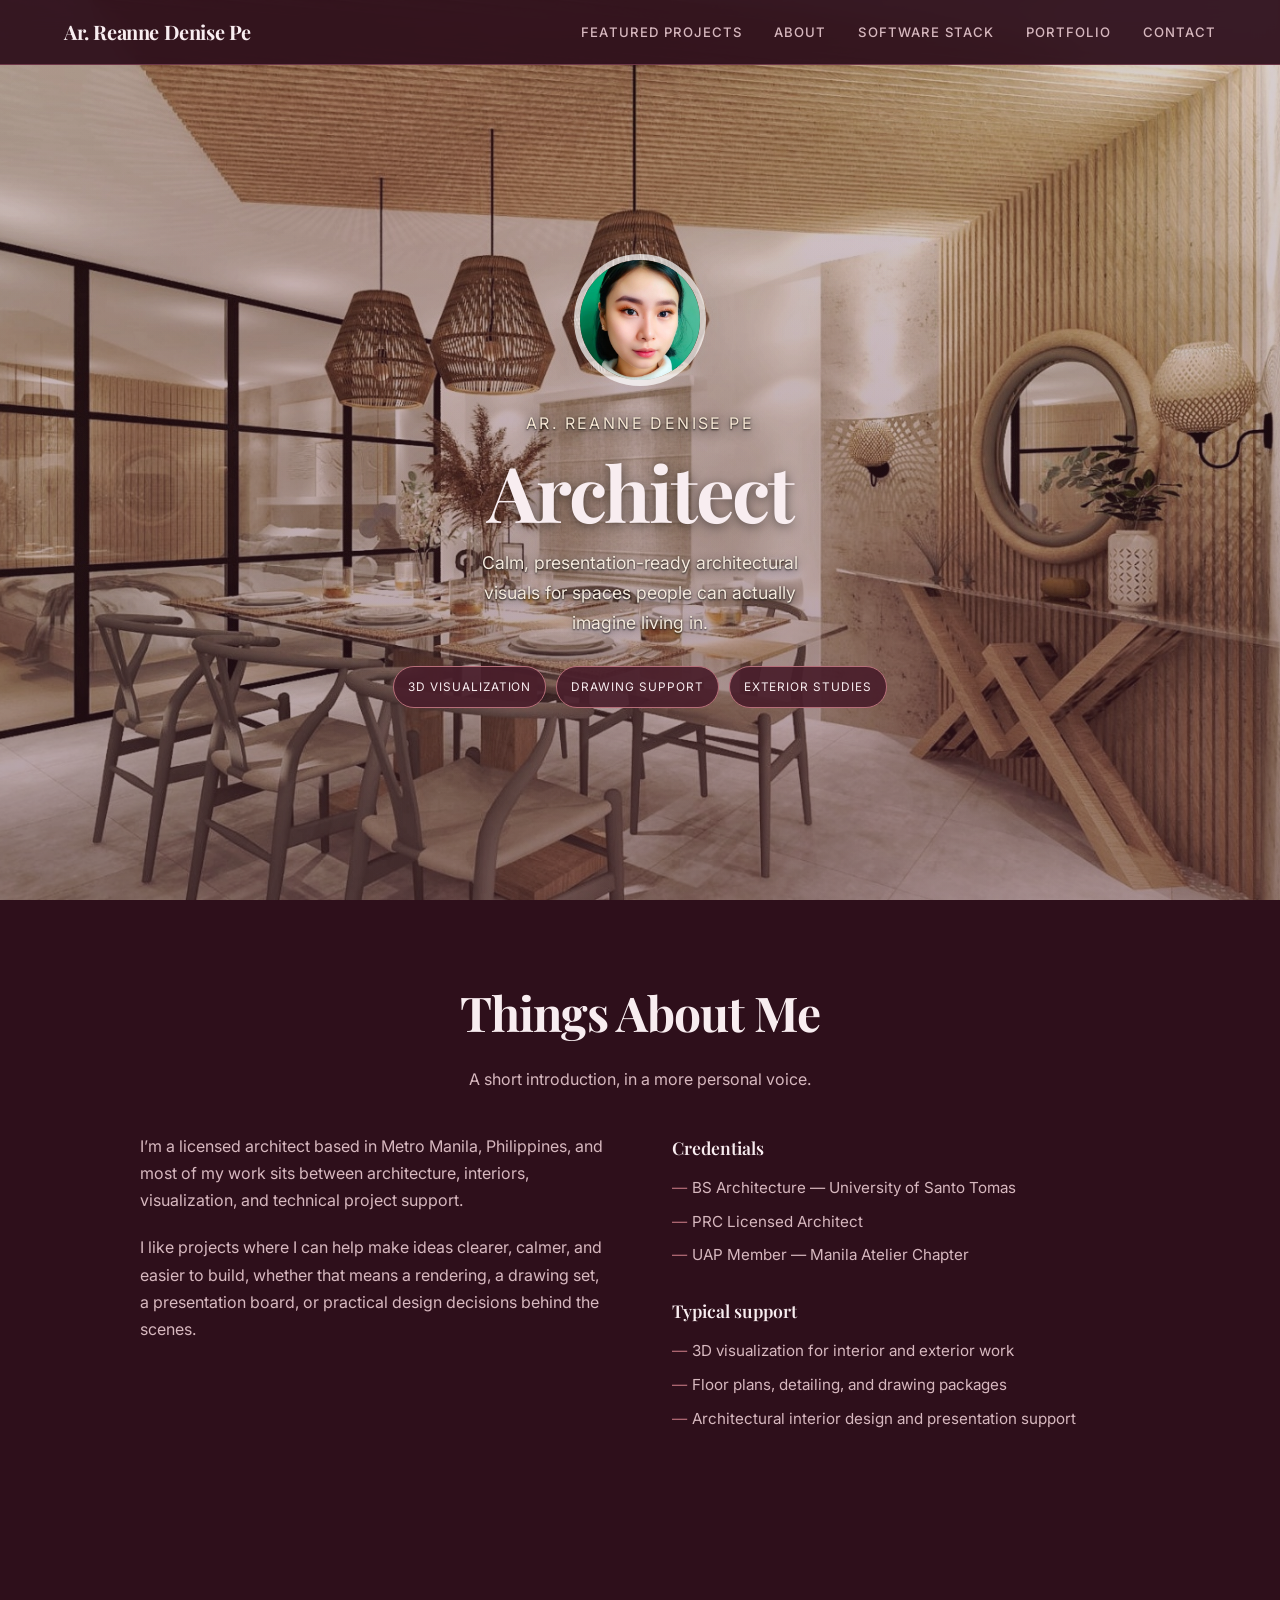
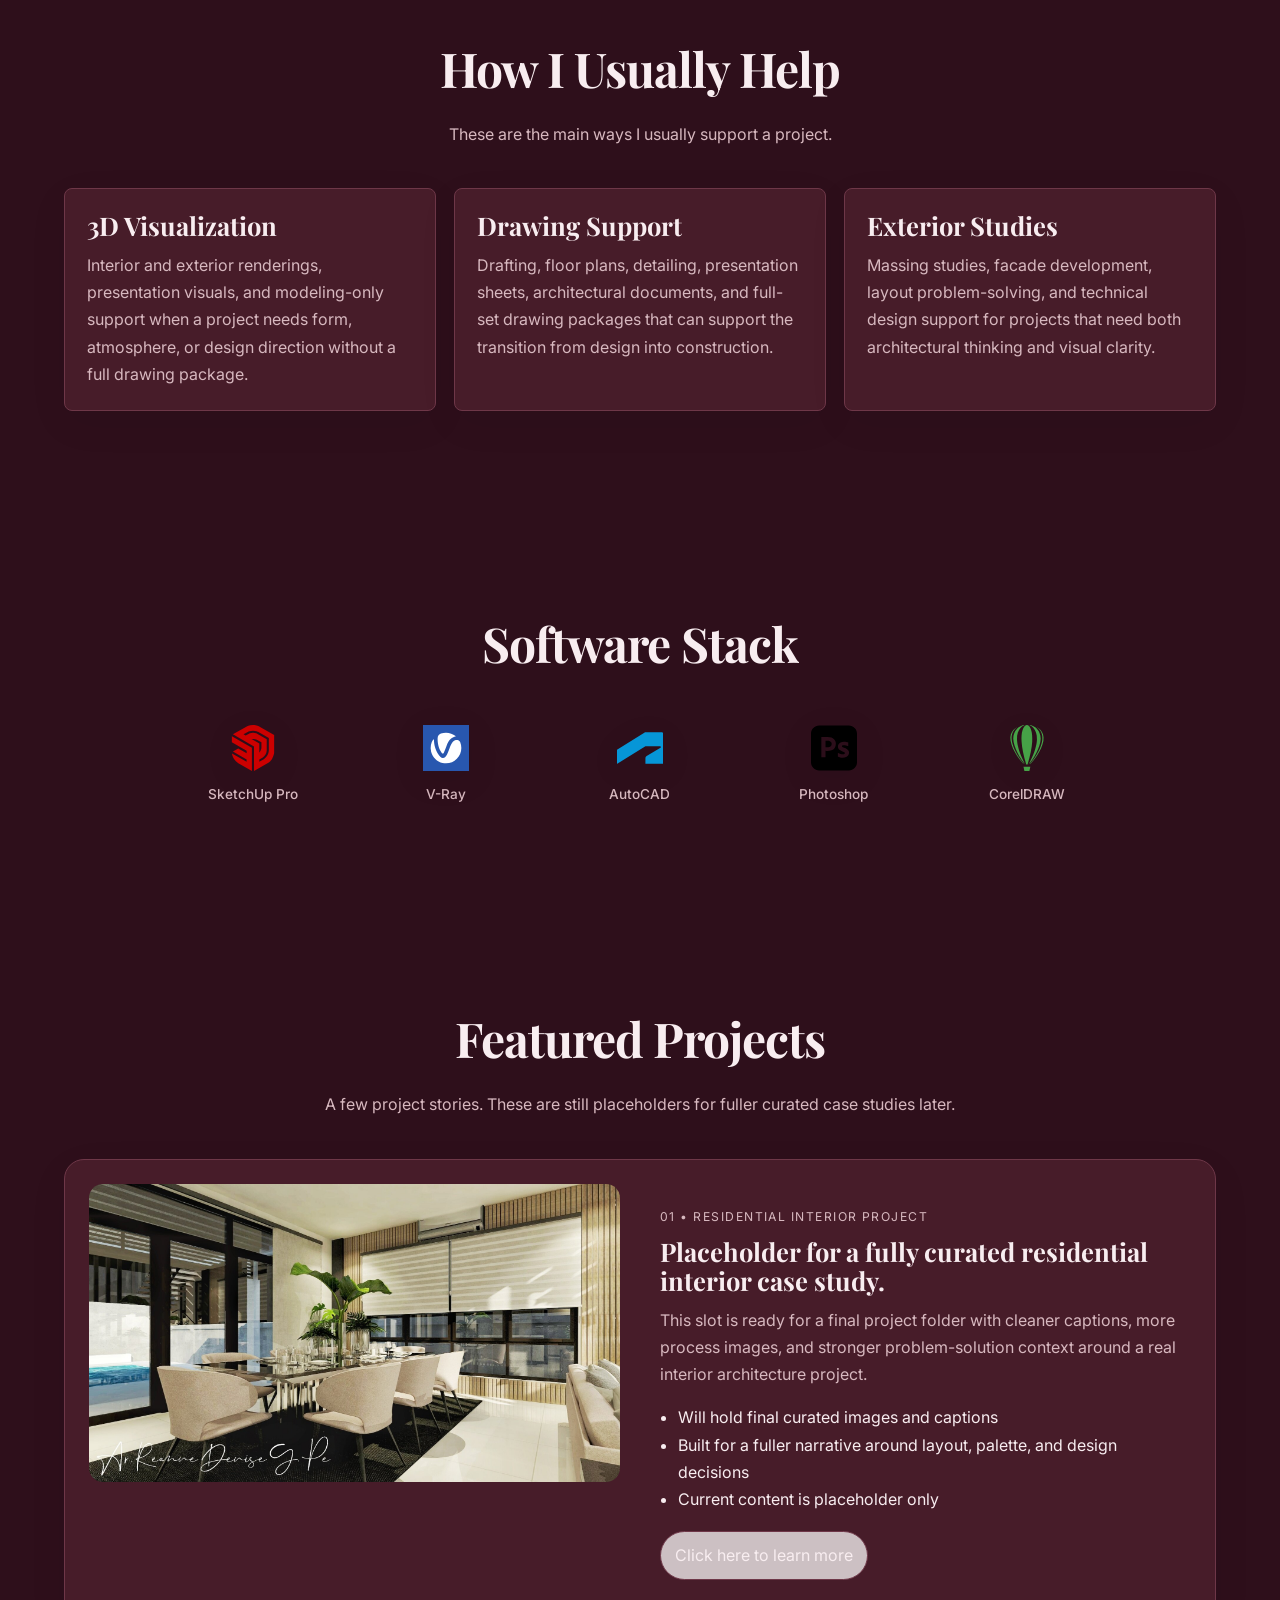
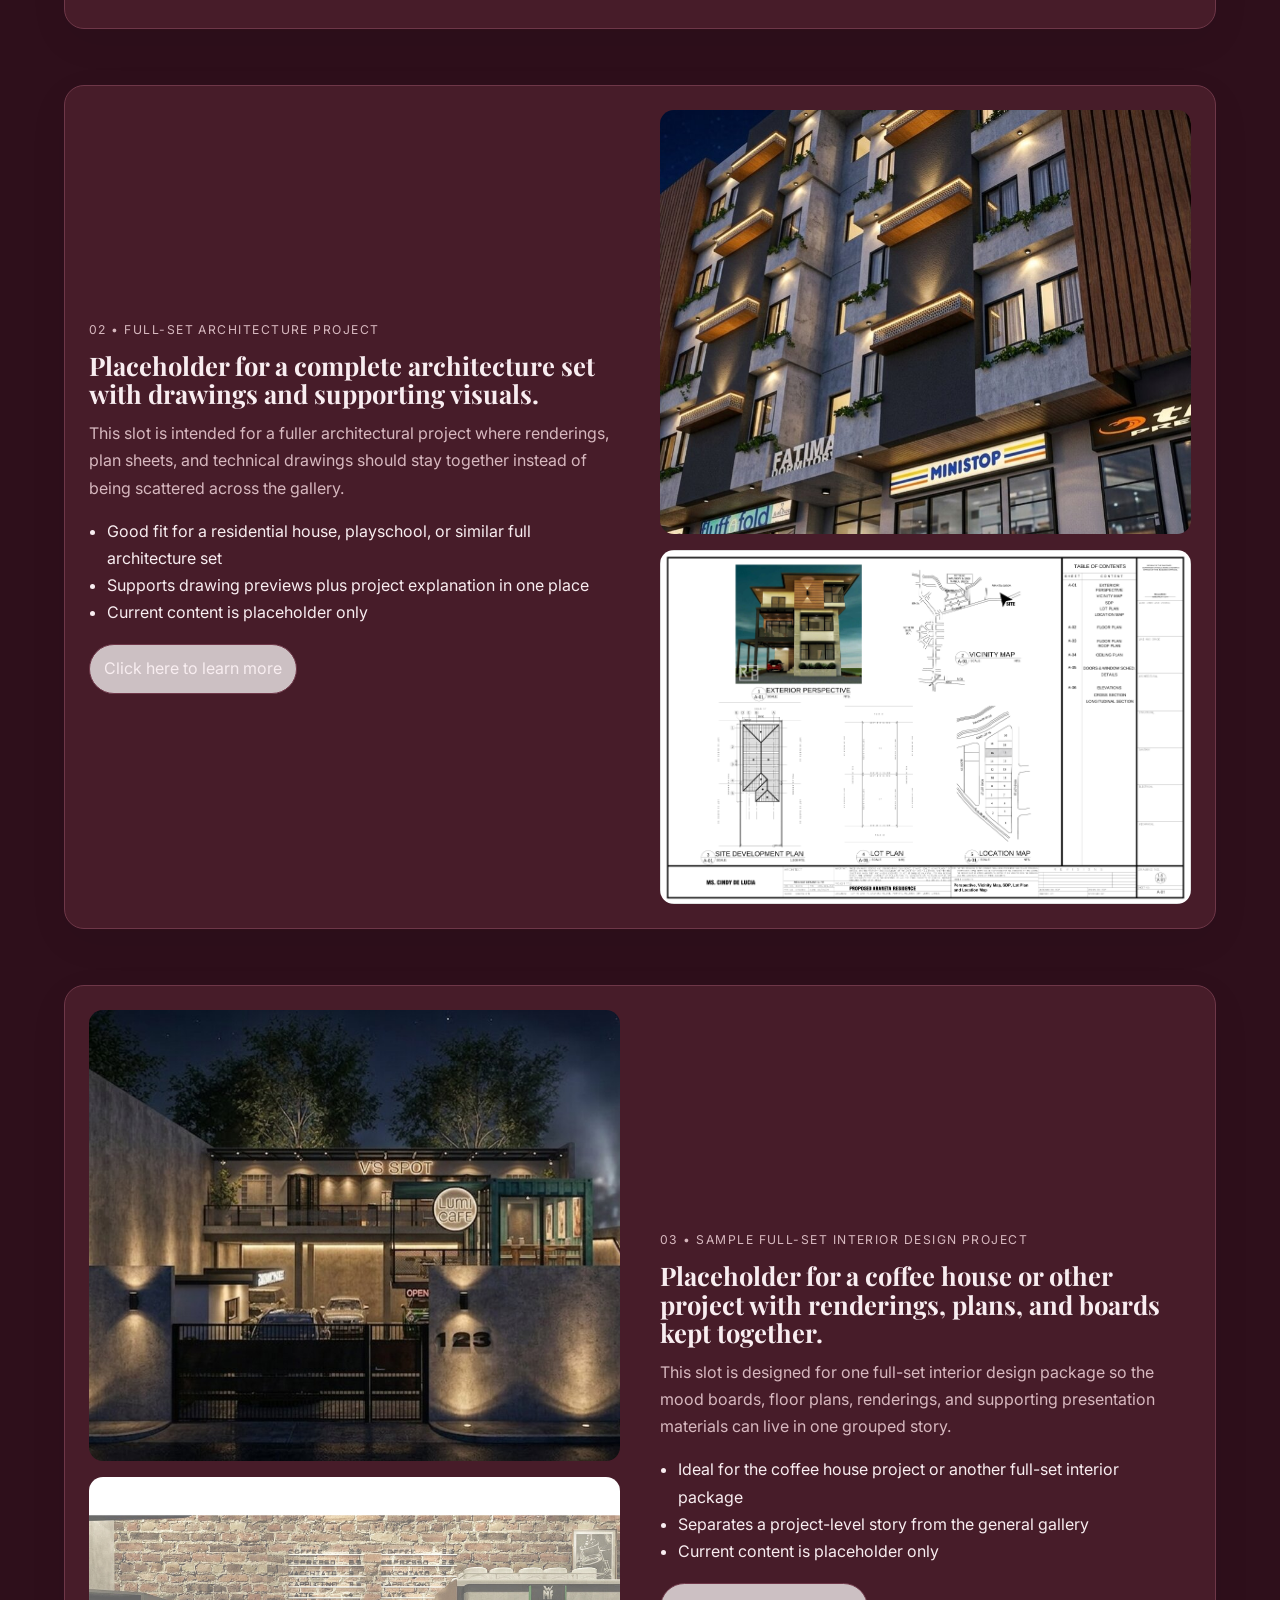
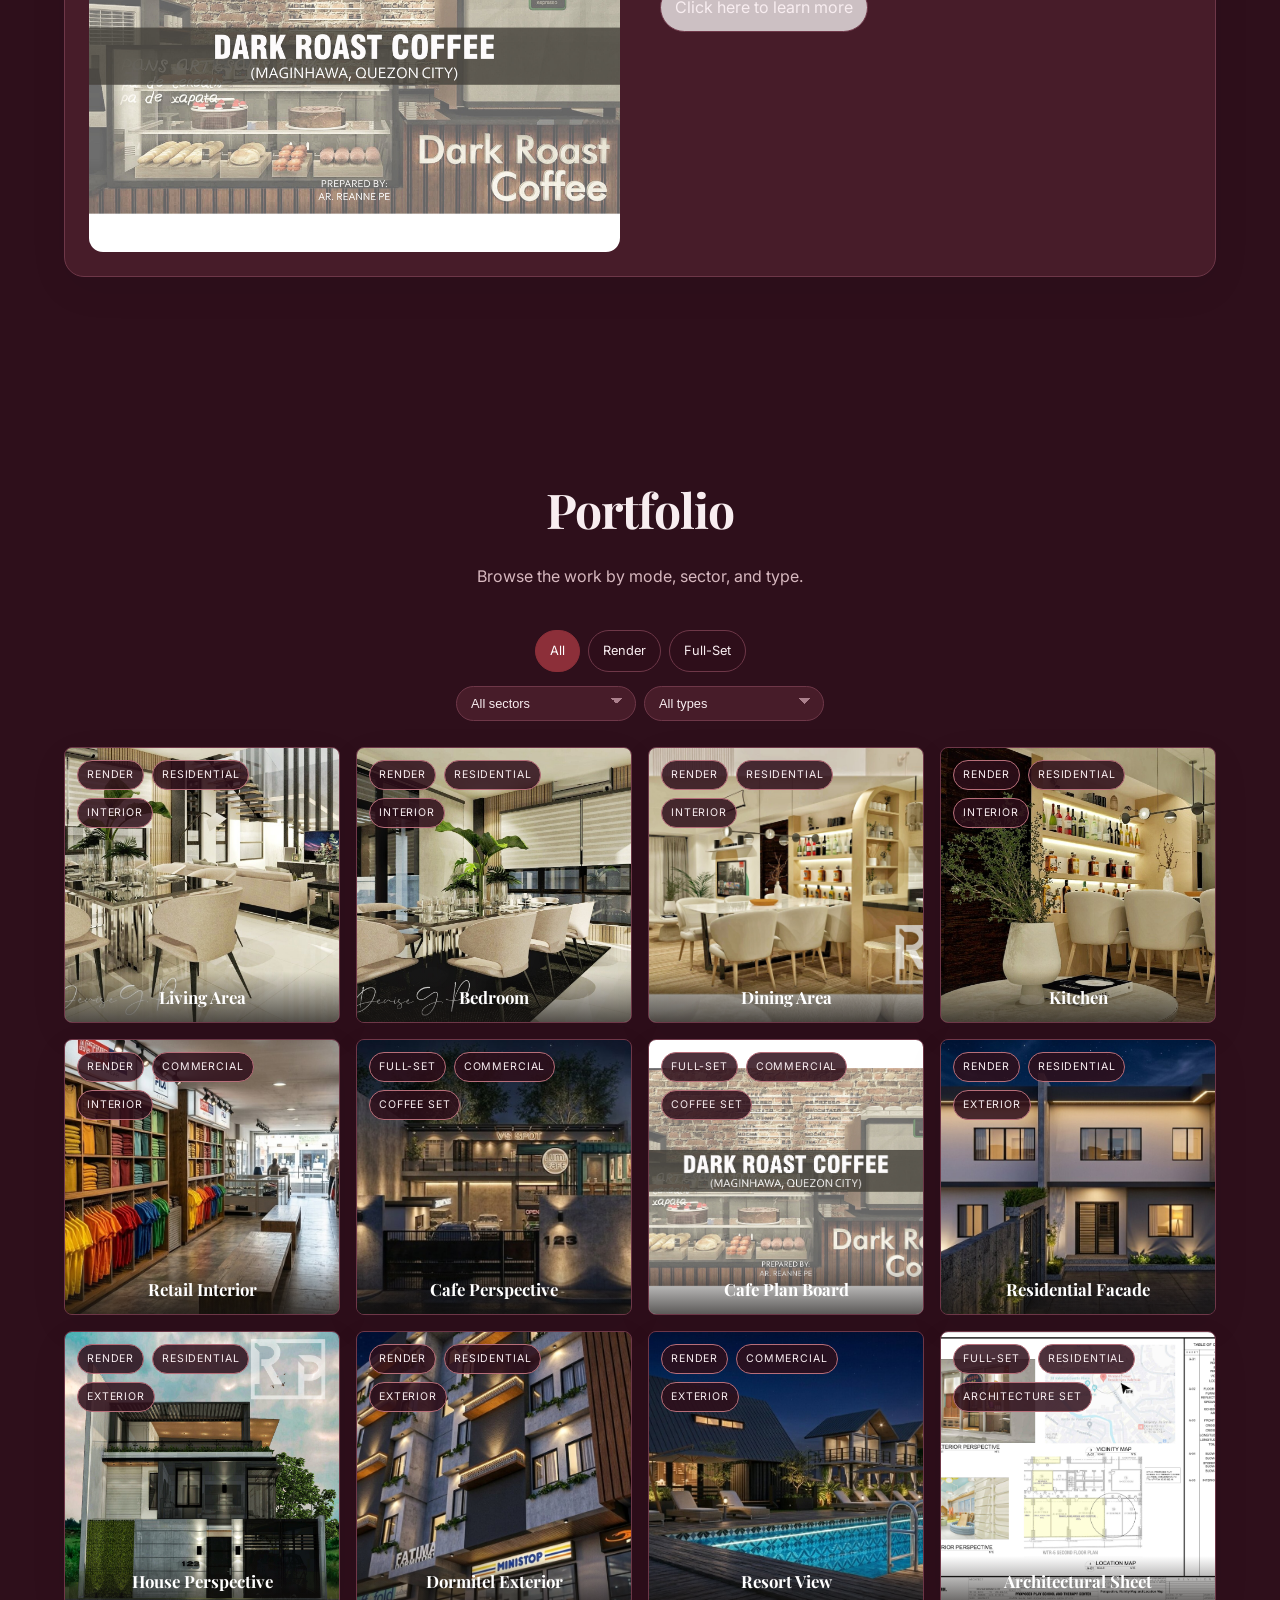
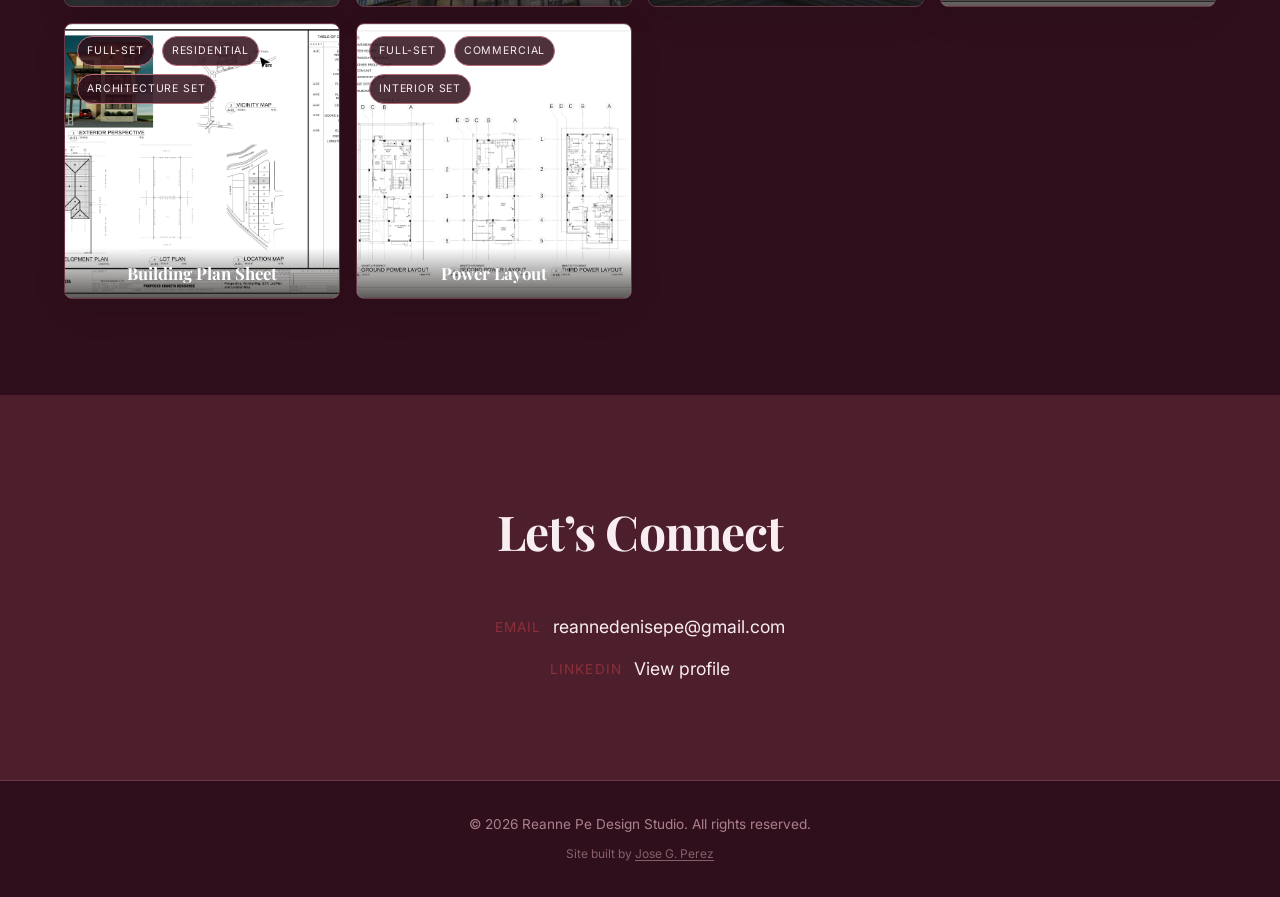
==== commit bc6cbdba: "Update LinkedIn" ====
--- a/index.html
+++ b/index.html
@@ -225,7 +225,7 @@
     </div>
     <div class="contact-content">
       <div class="contact-item"><span>Email</span><a href="mailto:reannedenisepe@gmail.com">reannedenisepe@gmail.com</a></div>
-      <div class="contact-item"><span>LinkedIn</span><a href="https://ph.linkedin.com/in/reanne-denise-pe-29bb5a261" target="_blank" rel="noreferrer">View profile</a></div>
+      <div class="contact-item"><span>LinkedIn</span><a href="https://www.linkedin.com/in/reannedenisepe/" target="_blank" rel="noreferrer">View profile</a></div>
     </div>
   </section>
 
--- a/styles.css
+++ b/styles.css
@@ -210,9 +210,12 @@
   font-size: 1rem;
   text-transform: uppercase;
   letter-spacing: 0.15em;
-  color: var(--text);
+  color: #f5e6d3;
   margin-bottom: 14px;
-  text-shadow: 0 1px 8px rgba(0,0,0,0.6);
+  text-shadow:
+    0 1px 2px rgba(0,0,0,0.8),
+    0 2px 8px rgba(0,0,0,0.5),
+    0 4px 20px rgba(0,0,0,0.3);
 }
 
 .hero-content h1 {
@@ -228,10 +231,12 @@
 
 .hero-sub {
   font-size: 1.1rem;
-  color: var(--text);
+  color: #f5eadd;
   max-width: 34ch;
   margin: 0 auto 28px;
-  text-shadow: 0 1px 6px rgba(0,0,0,0.4);
+  text-shadow:
+    0 1px 2px rgba(0,0,0,0.8),
+    0 2px 8px rgba(0,0,0,0.5);
 }
 
 .hero-skill-strip {
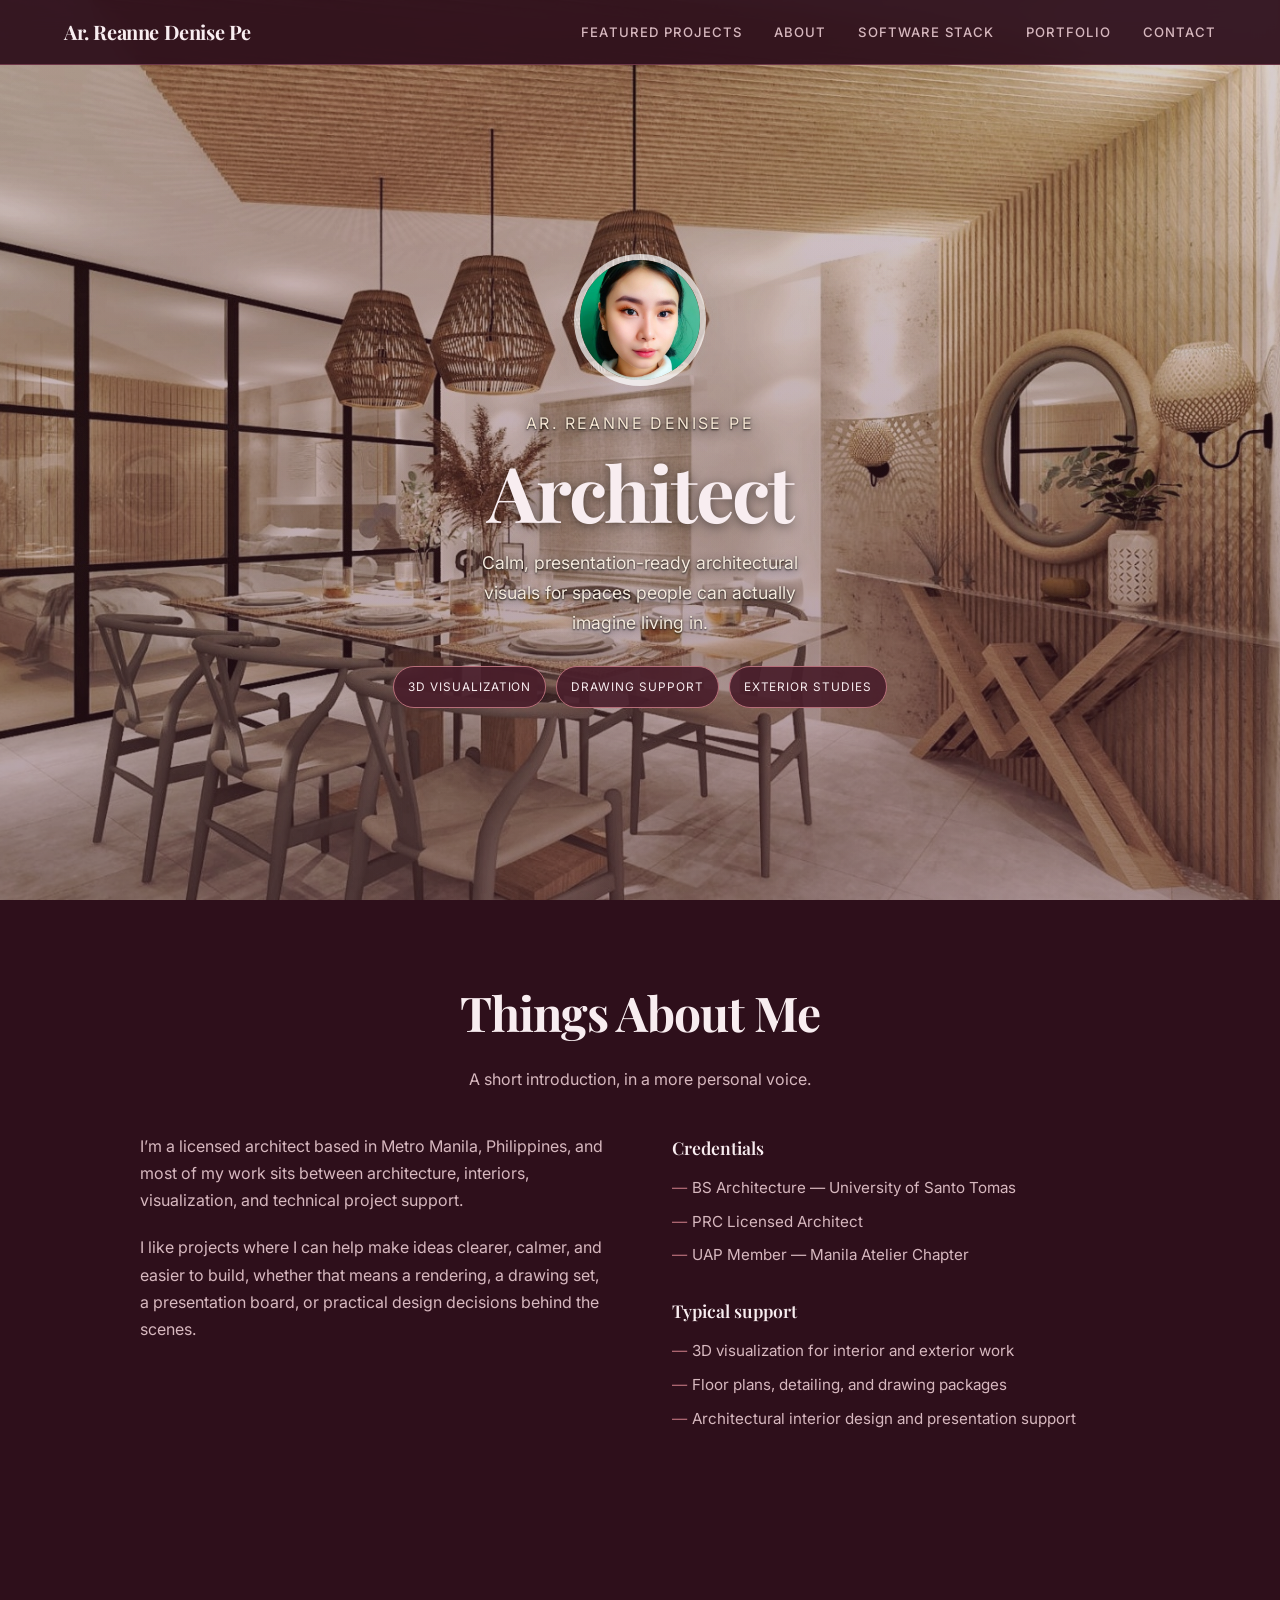
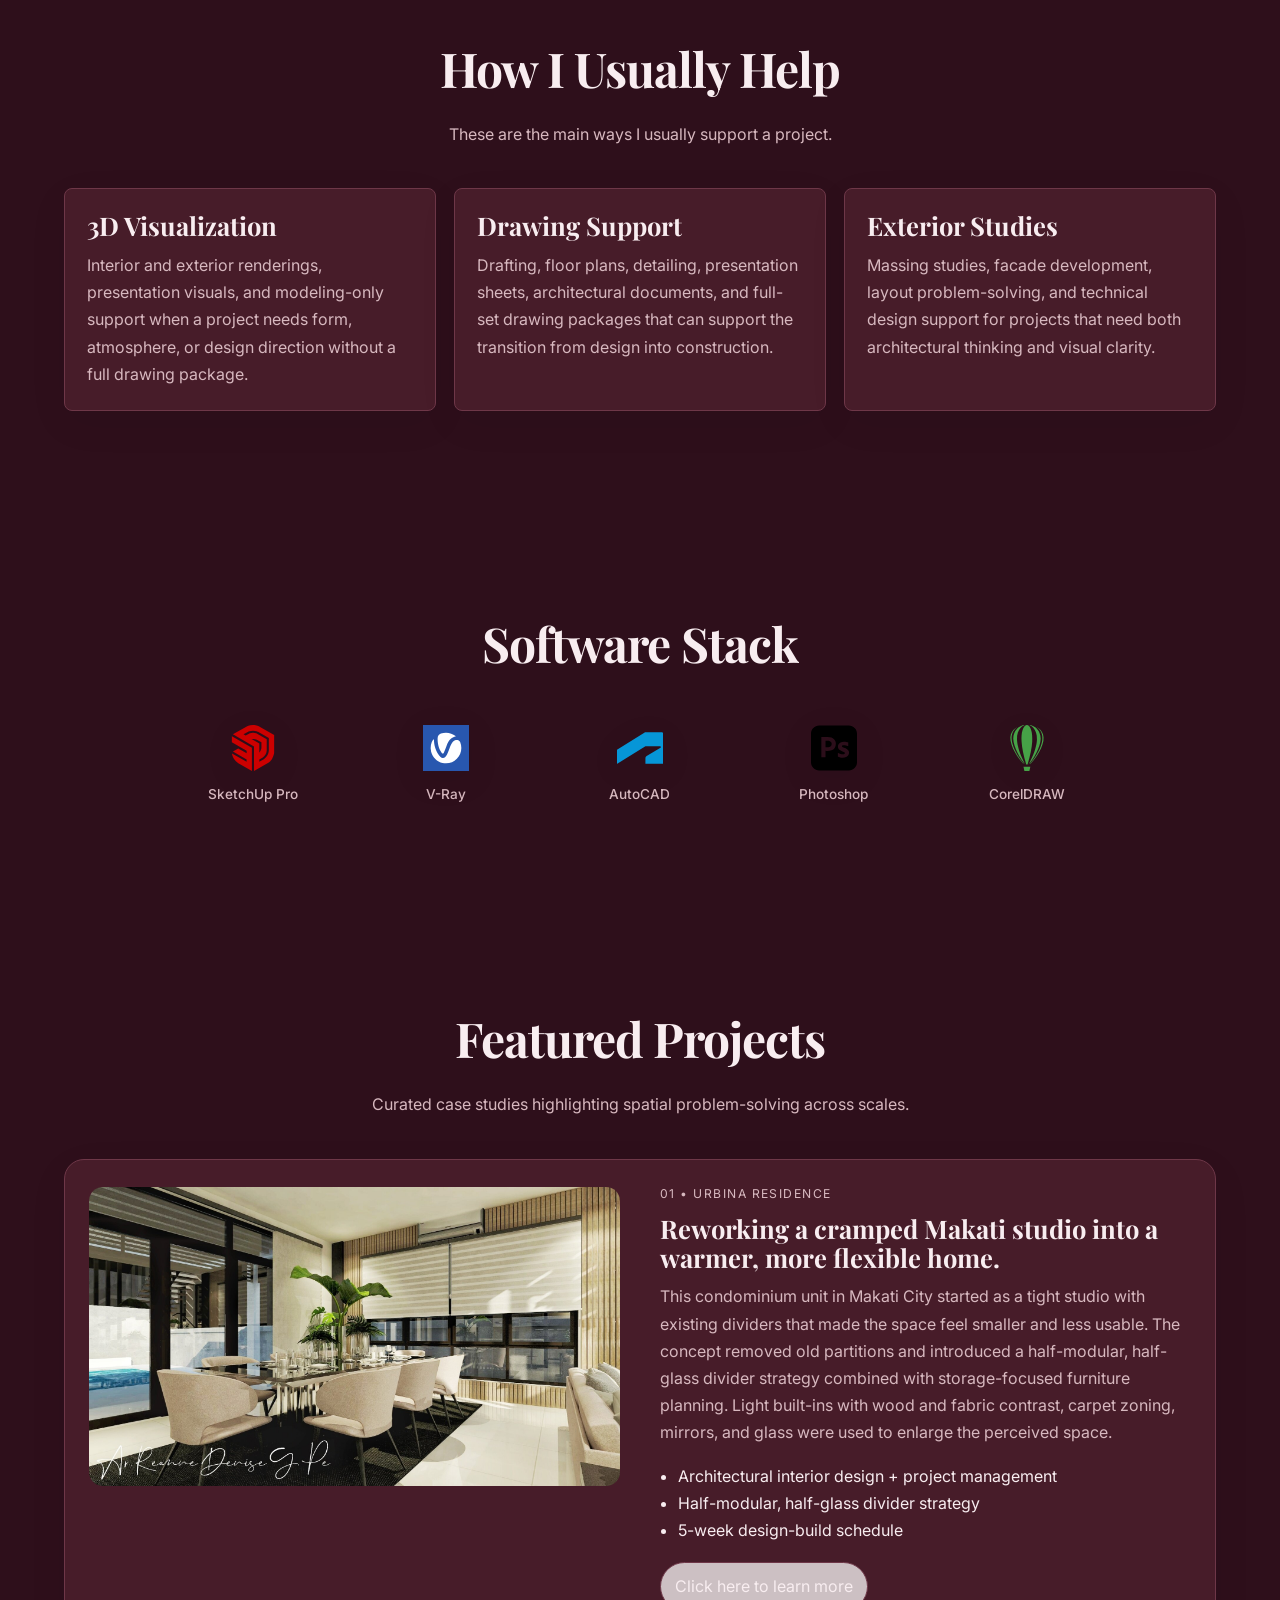
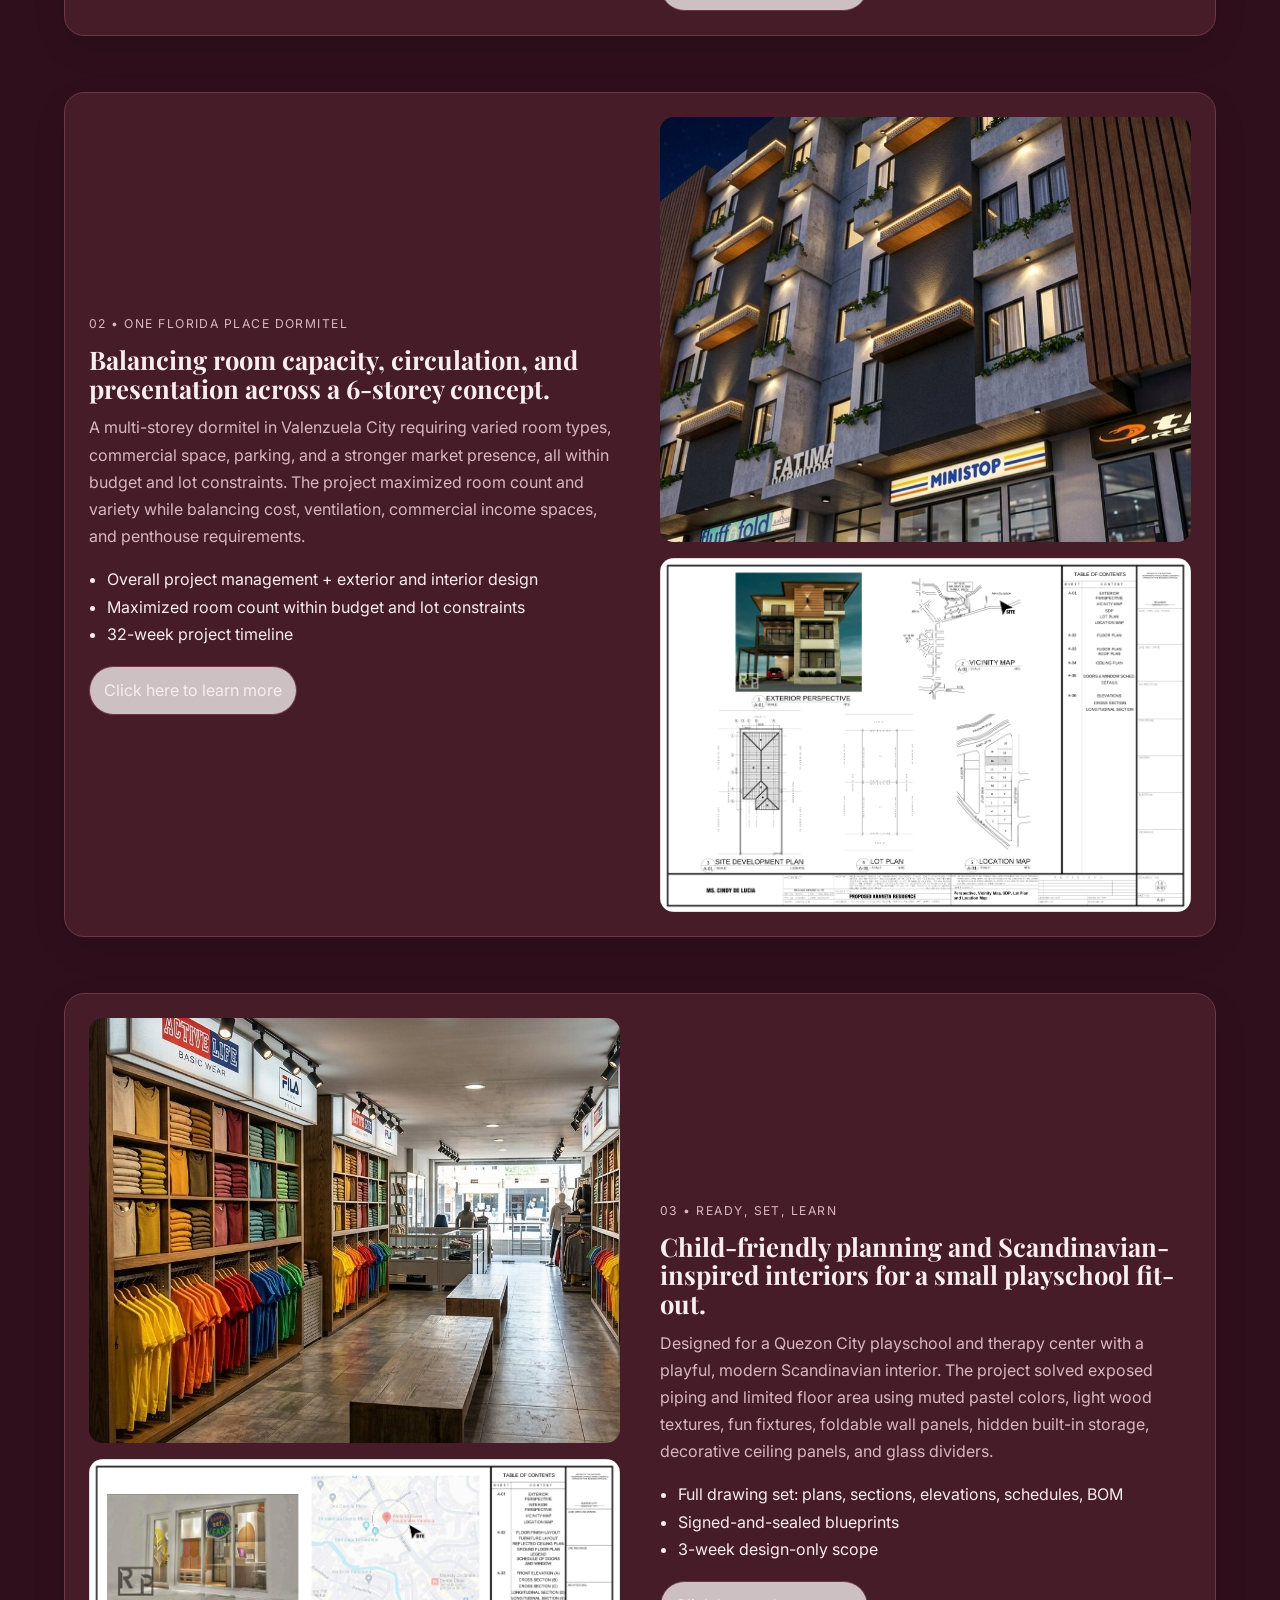
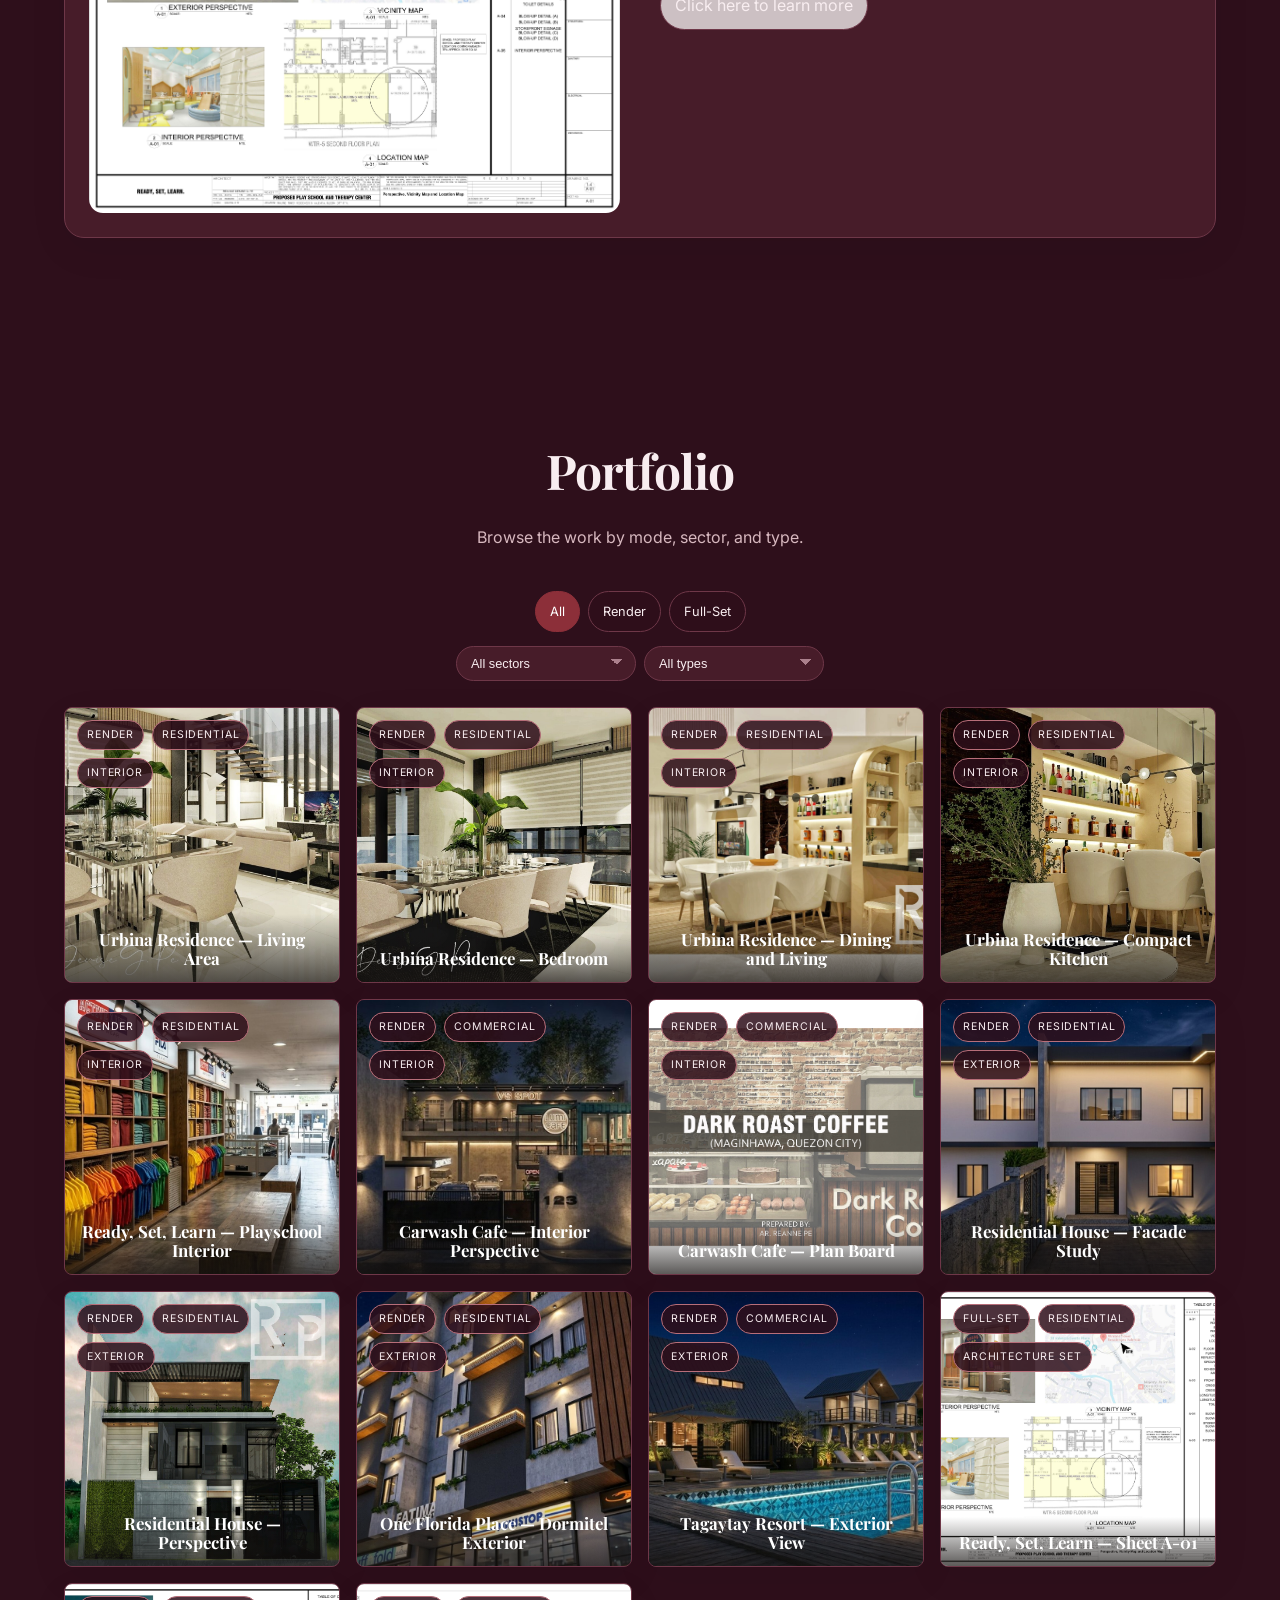
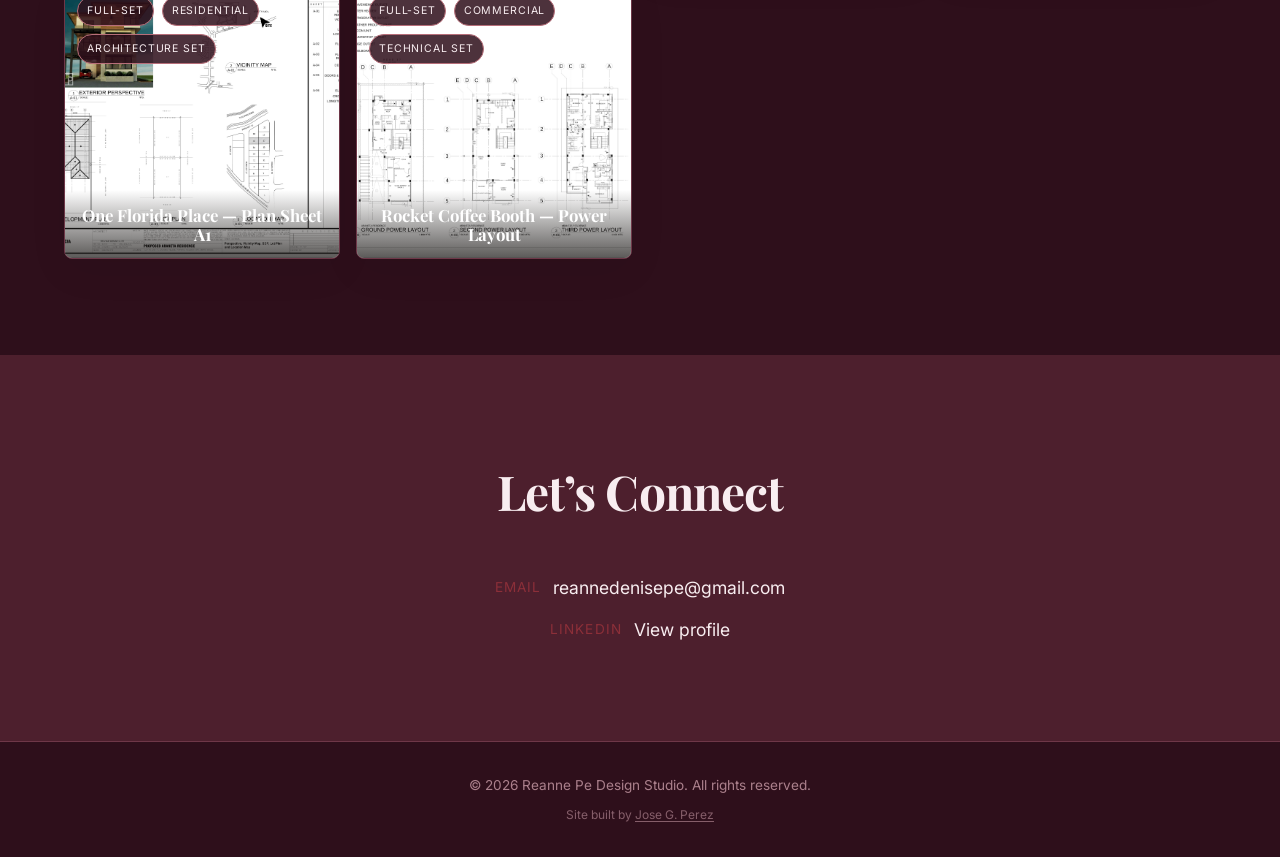
==== commit 0fbd9fa1: "The removal of v3" ====
--- a/index.html
+++ b/index.html
@@ -128,59 +128,59 @@
   <section id="featured-projects">
     <div class="section-header">
       <h2>Featured Projects</h2>
-      <p class="section-sub">A few project stories. These are still placeholders for fuller curated case studies later.</p>
+      <p class="section-sub">Curated case studies highlighting spatial problem-solving across scales.</p>
     </div>
 
     <article class="case-study">
       <div class="case-study-media">
-        <img src="./images/selected/interior-bedroom-01.jpg" alt="Placeholder image for a featured residential interior project." />
+        <img src="./images/selected/interior-bedroom-01.jpg" alt="Urbina Residence bedroom interior render." />
       </div>
       <div class="case-study-copy">
-        <p class="case-label">01 • Residential Interior Project</p>
-        <h3>Placeholder for a fully curated residential interior case study.</h3>
-        <p>This slot is ready for a final project folder with cleaner captions, more process images, and stronger problem-solution context around a real interior architecture project.</p>
-        <ul>
-          <li>Will hold final curated images and captions</li>
-          <li>Built for a fuller narrative around layout, palette, and design decisions</li>
-          <li>Current content is placeholder only</li>
-        </ul>
-        <button class="text-link" type="button" data-project="residential-interior">Click here to learn more</button>
+        <p class="case-label">01 • Urbina Residence</p>
+        <h3>Reworking a cramped Makati studio into a warmer, more flexible home.</h3>
+        <p>This condominium unit in Makati City started as a tight studio with existing dividers that made the space feel smaller and less usable. The concept removed old partitions and introduced a half-modular, half-glass divider strategy combined with storage-focused furniture planning. Light built-ins with wood and fabric contrast, carpet zoning, mirrors, and glass were used to enlarge the perceived space.</p>
+        <ul>
+          <li>Architectural interior design + project management</li>
+          <li>Half-modular, half-glass divider strategy</li>
+          <li>5-week design-build schedule</li>
+        </ul>
+        <button class="text-link" type="button" data-project="urbina-residence">Click here to learn more</button>
       </div>
     </article>
 
     <article class="case-study case-study-reverse">
       <div class="case-study-media case-study-stack">
-        <img src="./images/selected/exterior-dormitel-01.jpg" alt="Placeholder exterior image for a featured full-set architecture project." />
-        <img src="./images/plans/a1.jpg" alt="Placeholder drawing preview for a featured full-set architecture project." />
+        <img src="./images/selected/exterior-dormitel-01.jpg" alt="One Florida Place Dormitel exterior render." />
+        <img src="./images/plans/a1.jpg" alt="One Florida Place plan sheet A1." />
       </div>
       <div class="case-study-copy">
-        <p class="case-label">02 • Full-Set Architecture Project</p>
-        <h3>Placeholder for a complete architecture set with drawings and supporting visuals.</h3>
-        <p>This slot is intended for a fuller architectural project where renderings, plan sheets, and technical drawings should stay together instead of being scattered across the gallery.</p>
-        <ul>
-          <li>Good fit for a residential house, playschool, or similar full architecture set</li>
-          <li>Supports drawing previews plus project explanation in one place</li>
-          <li>Current content is placeholder only</li>
-        </ul>
-        <button class="text-link" type="button" data-project="full-set-architecture">Click here to learn more</button>
+        <p class="case-label">02 • One Florida Place Dormitel</p>
+        <h3>Balancing room capacity, circulation, and presentation across a 6-storey concept.</h3>
+        <p>A multi-storey dormitel in Valenzuela City requiring varied room types, commercial space, parking, and a stronger market presence, all within budget and lot constraints. The project maximized room count and variety while balancing cost, ventilation, commercial income spaces, and penthouse requirements.</p>
+        <ul>
+          <li>Overall project management + exterior and interior design</li>
+          <li>Maximized room count within budget and lot constraints</li>
+          <li>32-week project timeline</li>
+        </ul>
+        <button class="text-link" type="button" data-project="one-florida-place">Click here to learn more</button>
       </div>
     </article>
 
     <article class="case-study">
       <div class="case-study-media case-study-stack">
-        <img src="./images/selected/commercial-cafe-01.jpg" alt="Placeholder image for a sample full-set interior design project." />
-        <img src="./images/selected/commercial-plan-01.jpg" alt="Placeholder plan image for a sample full-set interior design project." />
+        <img src="./images/selected/commercial-retail-01.jpg" alt="Ready, Set, Learn playschool interior render." />
+        <img src="./images/plans/a-01.jpg" alt="Ready, Set, Learn sheet A-01." />
       </div>
       <div class="case-study-copy">
-        <p class="case-label">03 • Sample Full-Set Interior Design Project</p>
-        <h3>Placeholder for a coffee house or other project with renderings, plans, and boards kept together.</h3>
-        <p>This slot is designed for one full-set interior design package so the mood boards, floor plans, renderings, and supporting presentation materials can live in one grouped story.</p>
-        <ul>
-          <li>Ideal for the coffee house project or another full-set interior package</li>
-          <li>Separates a project-level story from the general gallery</li>
-          <li>Current content is placeholder only</li>
-        </ul>
-        <button class="text-link" type="button" data-project="full-set-interior">Click here to learn more</button>
+        <p class="case-label">03 • Ready, Set, Learn</p>
+        <h3>Child-friendly planning and Scandinavian-inspired interiors for a small playschool fit-out.</h3>
+        <p>Designed for a Quezon City playschool and therapy center with a playful, modern Scandinavian interior. The project solved exposed piping and limited floor area using muted pastel colors, light wood textures, fun fixtures, foldable wall panels, hidden built-in storage, decorative ceiling panels, and glass dividers.</p>
+        <ul>
+          <li>Full drawing set: plans, sections, elevations, schedules, BOM</li>
+          <li>Signed-and-sealed blueprints</li>
+          <li>3-week design-only scope</li>
+        </ul>
+        <button class="text-link" type="button" data-project="ready-set-learn">Click here to learn more</button>
       </div>
     </article>
   </section>
@@ -210,9 +210,8 @@
           <option value="interior">Interior</option>
           <option value="exterior">Exterior</option>
           <option value="technical">Technical / Drawings</option>
-          <option value="coffee-set">Coffee Set</option>
+          <option value="technical-set">Technical Set</option>
           <option value="architecture-set">Architecture Set</option>
-          <option value="interior-set">Interior Set</option>
         </select>
       </div>
     </div>
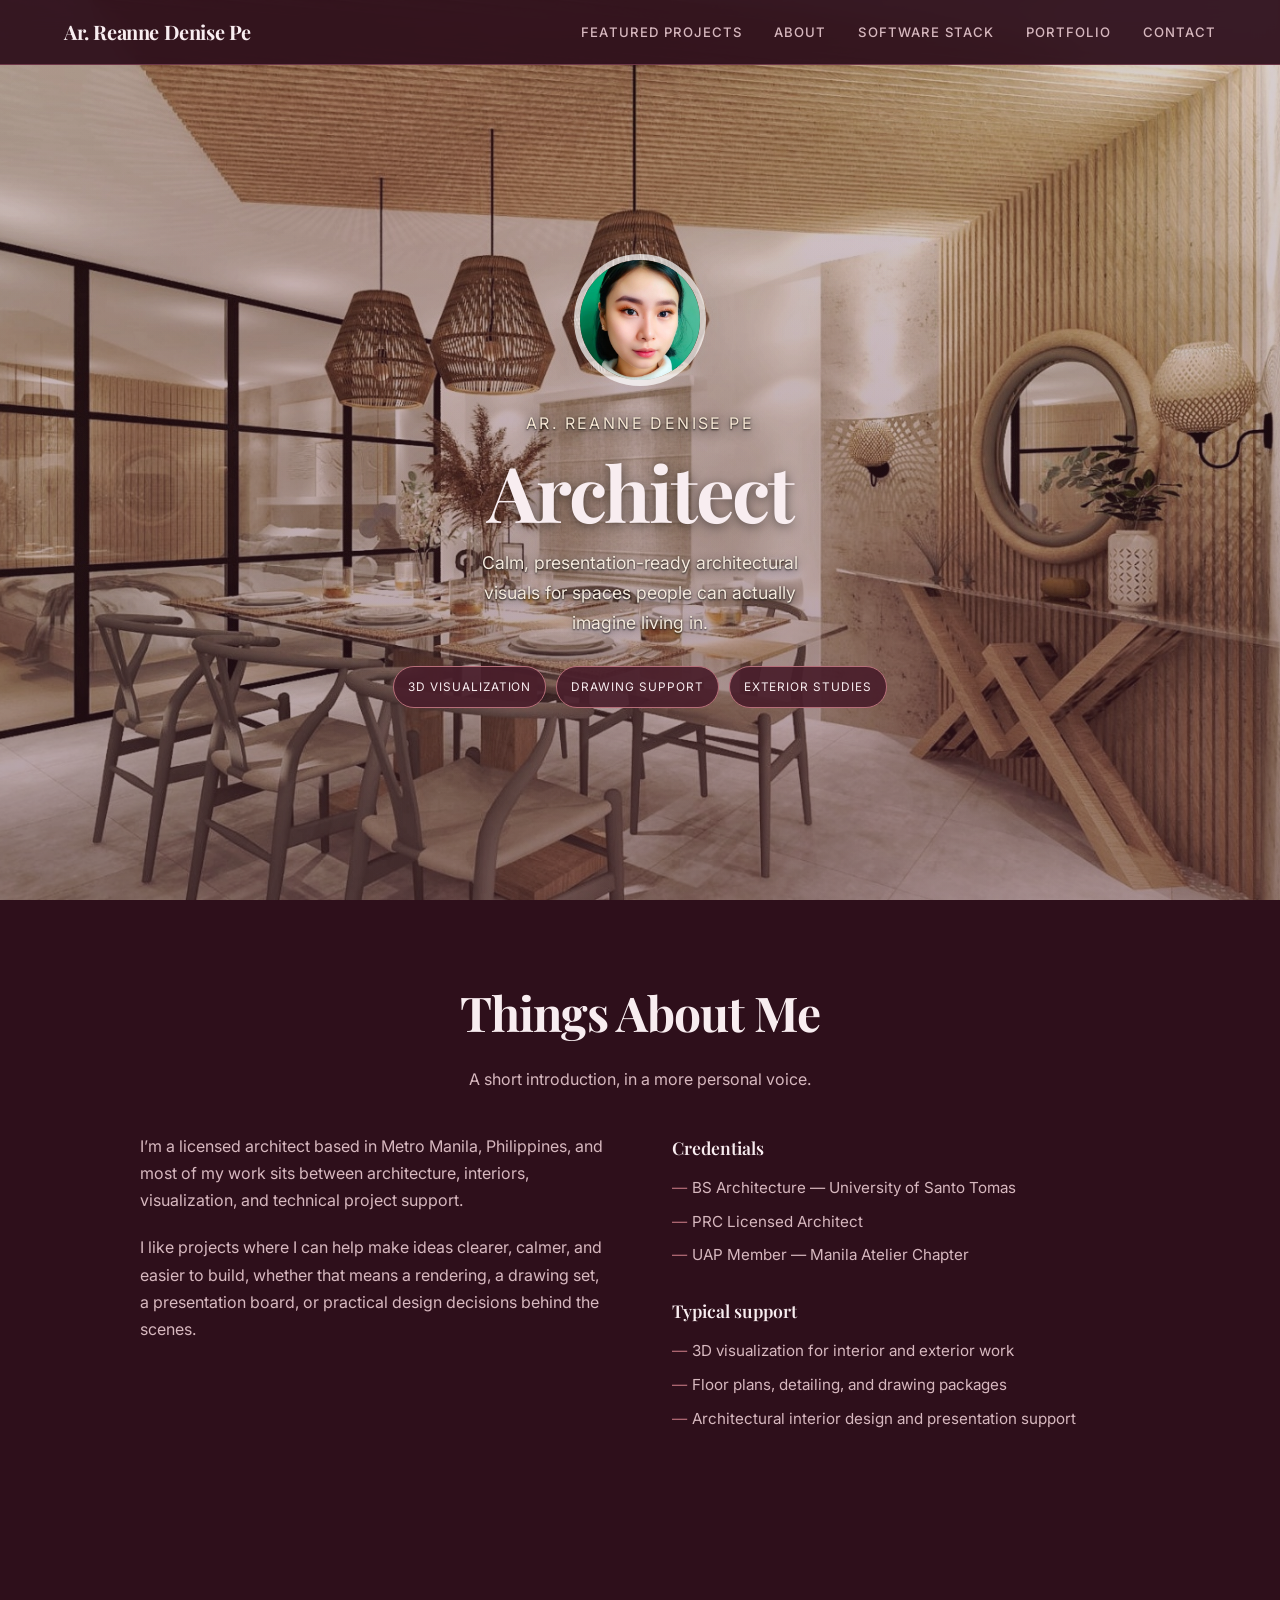
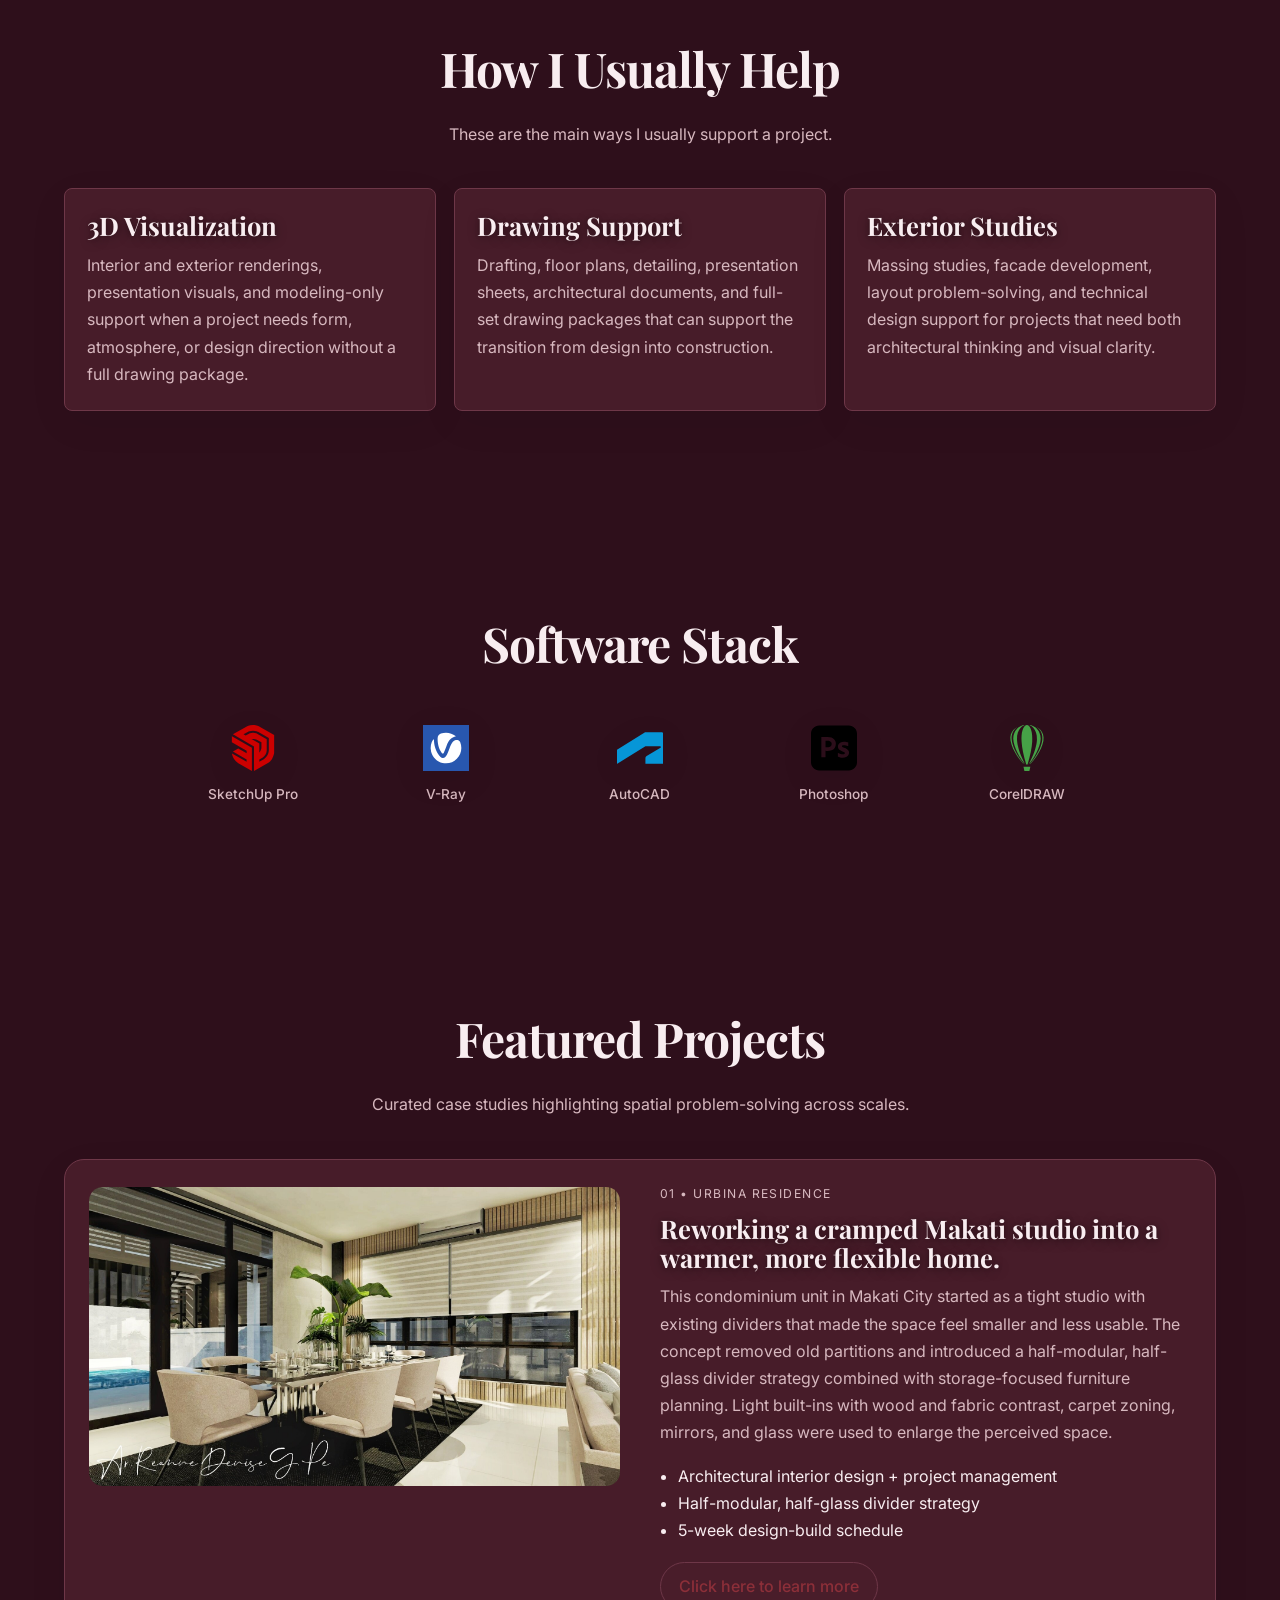
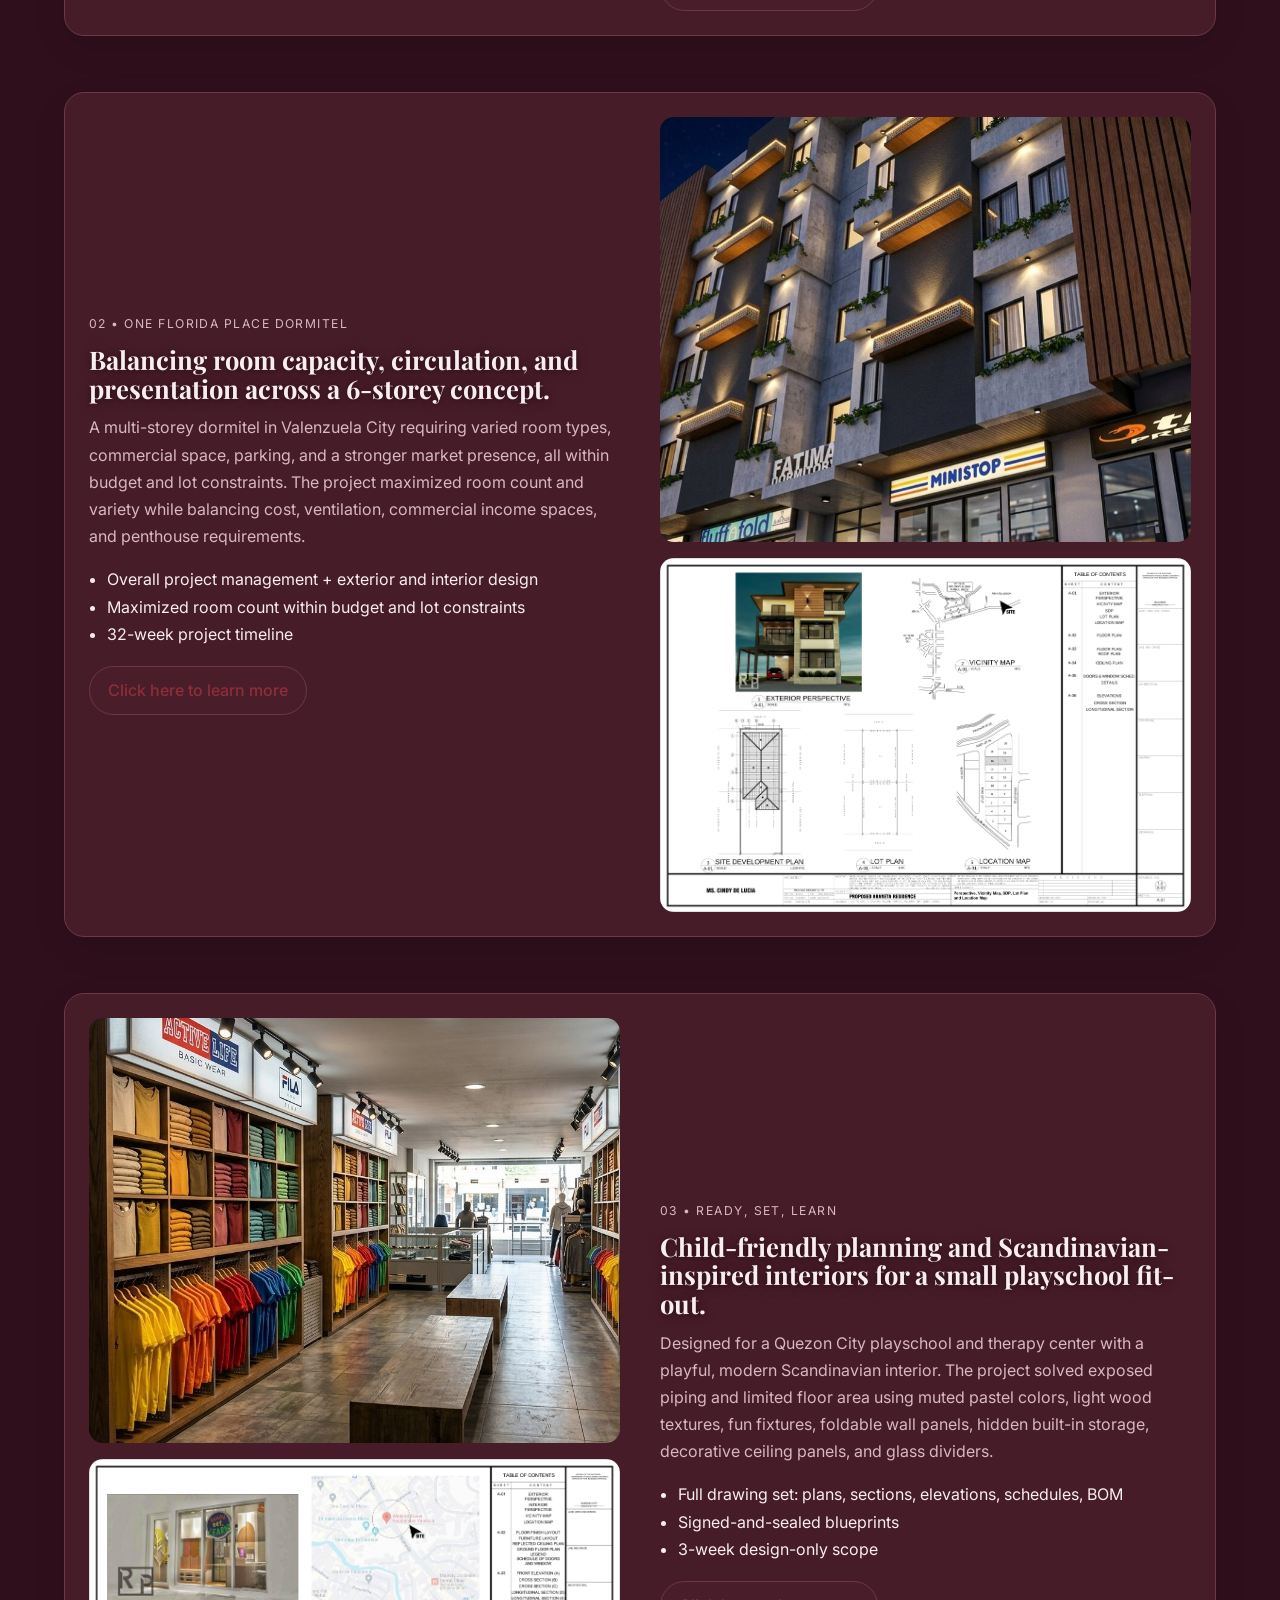
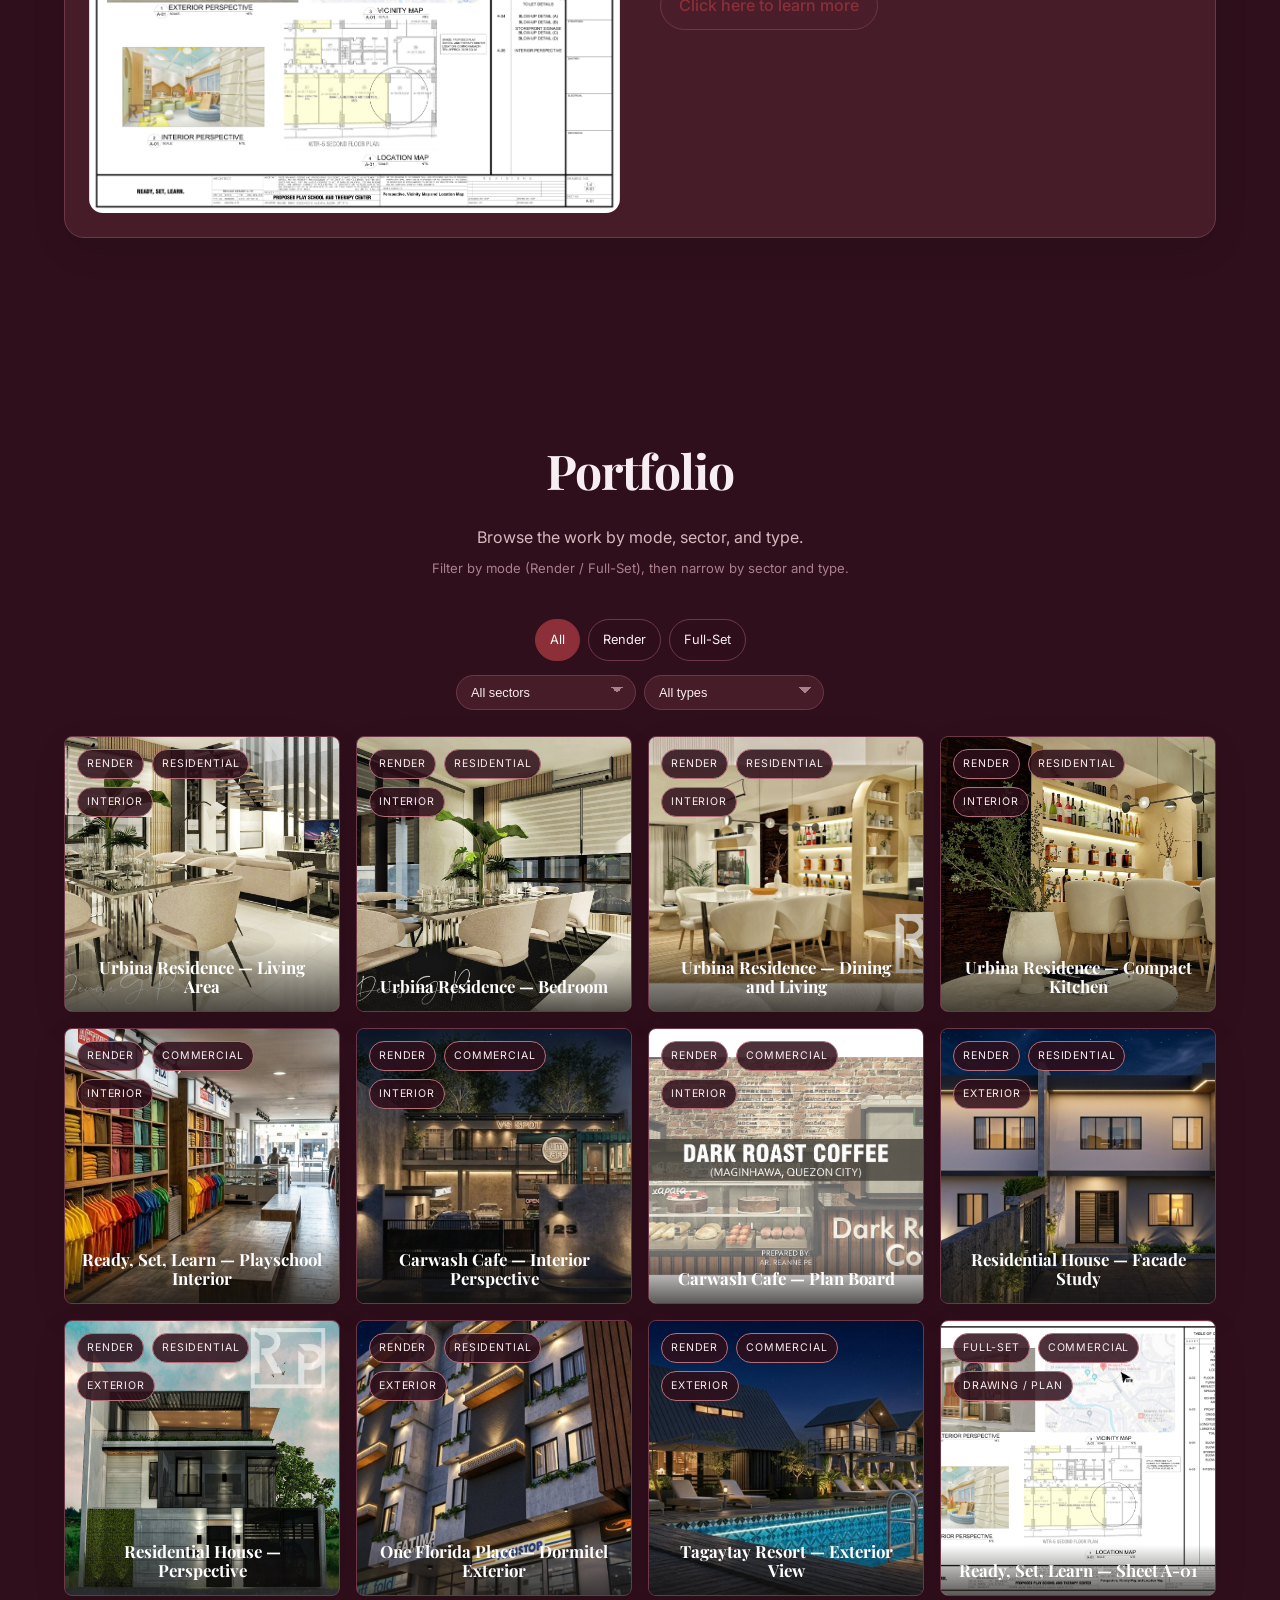
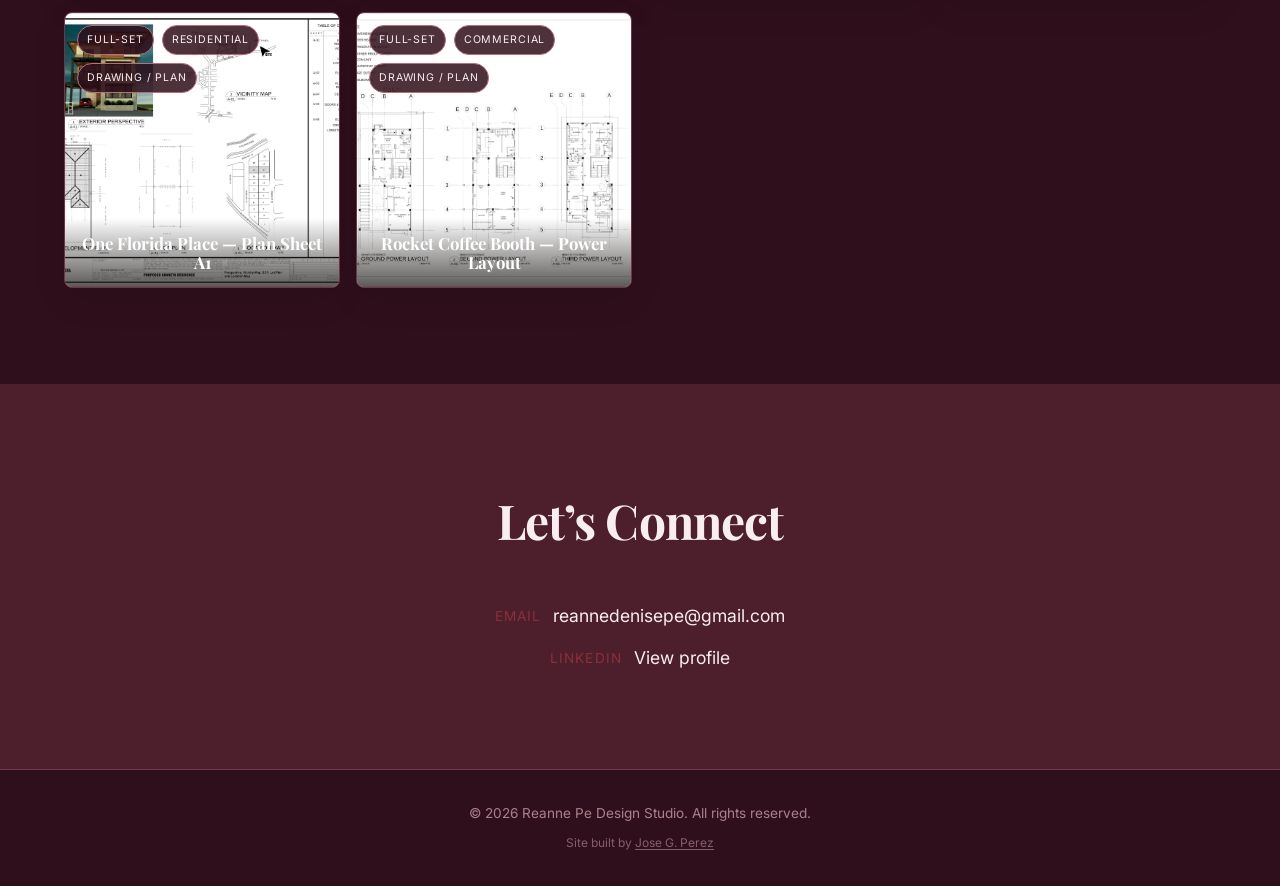
==== commit 2aac9403: "Gallery organization, better popups" ====
--- a/index.html
+++ b/index.html
@@ -189,6 +189,7 @@
     <div class="section-header">
       <h2>Portfolio</h2>
       <p class="section-sub">Browse the work by mode, sector, and type.</p>
+      <p class="section-help">Filter by mode (Render / Full-Set), then narrow by sector and type.</p>
     </div>
 
     <div class="portfolio-toolbar">
@@ -209,9 +210,7 @@
           <option value="all">All types</option>
           <option value="interior">Interior</option>
           <option value="exterior">Exterior</option>
-          <option value="technical">Technical / Drawings</option>
-          <option value="technical-set">Technical Set</option>
-          <option value="architecture-set">Architecture Set</option>
+          <option value="drawing">Drawing / Plan</option>
         </select>
       </div>
     </div>
--- a/styles.css
+++ b/styles.css
@@ -286,6 +286,15 @@
   margin: 0 auto;
 }
 
+.section-help {
+  font-size: 0.82rem;
+  color: var(--text-muted);
+  margin-top: 6px;
+  max-width: 700px;
+  margin-left: auto;
+  margin-right: auto;
+}
+
 .sr-only {
   position: absolute;
   width: 1px;
@@ -323,6 +332,7 @@
   font-size: 1.6rem;
   line-height: 1.12;
   margin-bottom: 12px;
+  text-shadow: 0 2px 12px rgba(0, 0, 0, 0.4), 0 0 4px rgba(0, 0, 0, 0.2);
 }
 
 .support-card p,
@@ -448,16 +458,19 @@
 
 .text-link {
   margin-top: 18px;
-  color: var(--text);
-  padding: 10px 14px;
+  color: var(--accent);
+  background: var(--panel);
+  padding: 10px 18px;
   border-radius: 999px;
   cursor: pointer;
+  font-weight: 500;
   transition: background var(--transition), border-color var(--transition), color var(--transition), transform var(--transition);
 }
 
 .text-link:hover {
-  color: var(--accent-dark);
-  border-color: var(--accent-light);
+  color: var(--bg);
+  background: var(--accent);
+  border-color: var(--accent);
   transform: translateY(-1px);
 }
 
@@ -783,48 +796,67 @@
 }
 
 .project-dialog {
-  width: min(860px, calc(100% - 24px));
+  width: min(900px, calc(100% - 24px));
   border: none;
   padding: 0;
   background: transparent;
+  margin: auto;
 }
 
 .project-dialog::backdrop {
-  background: rgba(0, 0, 0, 0.62);
-  backdrop-filter: blur(4px);
+  background: rgba(0, 0, 0, 0.72);
+  backdrop-filter: blur(6px);
 }
 
 .project-dialog-content {
   position: relative;
-  background: #fff;
-  border-radius: 18px;
-  padding: 28px;
-  box-shadow: 0 28px 80px rgba(0, 0, 0, 0.16);
+  background: var(--bg);
+  border: 1px solid var(--accent-light);
+  border-radius: 20px;
+  padding: 32px;
+  box-shadow: 0 28px 80px rgba(0, 0, 0, 0.32);
+  max-height: 85vh;
+  overflow-y: auto;
 }
 
 .project-dialog-close {
   position: absolute;
   top: 16px;
   right: 16px;
-  border: 1px solid var(--border);
-  background: rgba(255, 255, 255, 0.92);
+  border: 1px solid var(--accent-light);
+  background: var(--panel);
+  color: var(--text-light);
   border-radius: 999px;
-  padding: 8px 14px;
+  padding: 8px 16px;
+  font-size: 0.82rem;
   cursor: pointer;
+  transition: background var(--transition), color var(--transition);
+  z-index: 2;
+}
+
+.project-dialog-close:hover {
+  background: var(--accent);
+  color: var(--bg);
 }
 
 .project-dialog-gallery {
   display: grid;
   grid-template-columns: repeat(3, minmax(0, 1fr));
-  gap: 14px;
-  margin-top: 18px;
+  gap: 12px;
+  margin-top: 20px;
 }
 
 .project-dialog-gallery img {
   width: 100%;
-  aspect-ratio: 1 / 1;
-  object-fit: cover;
-  border-radius: var(--radius);
+  border-radius: 12px;
+  cursor: pointer;
+  transition: transform 0.2s, box-shadow 0.2s;
+  display: block;
+}
+
+.project-dialog-gallery img:hover {
+  transform: scale(1.02);
+  box-shadow: 0 4px 20px rgba(0, 0, 0, 0.3);
 }
 
 @media (max-width: 920px) {
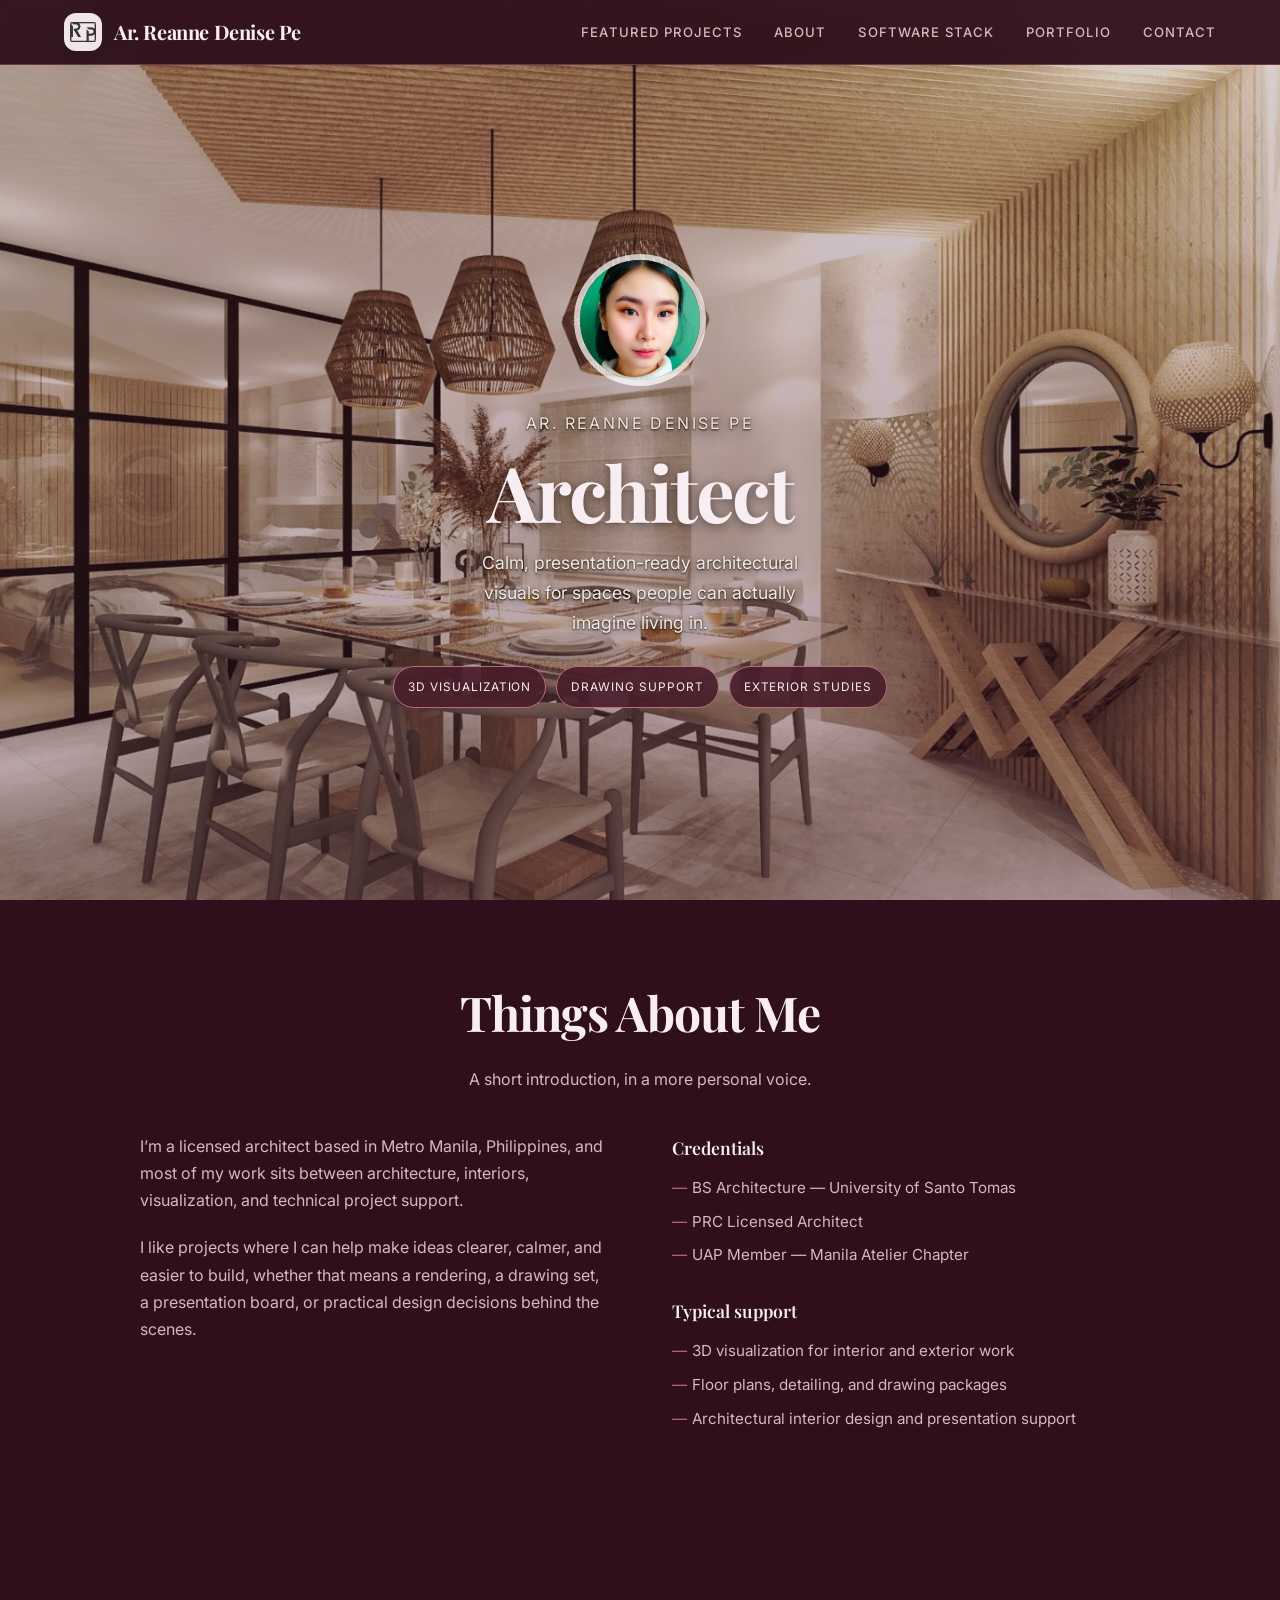
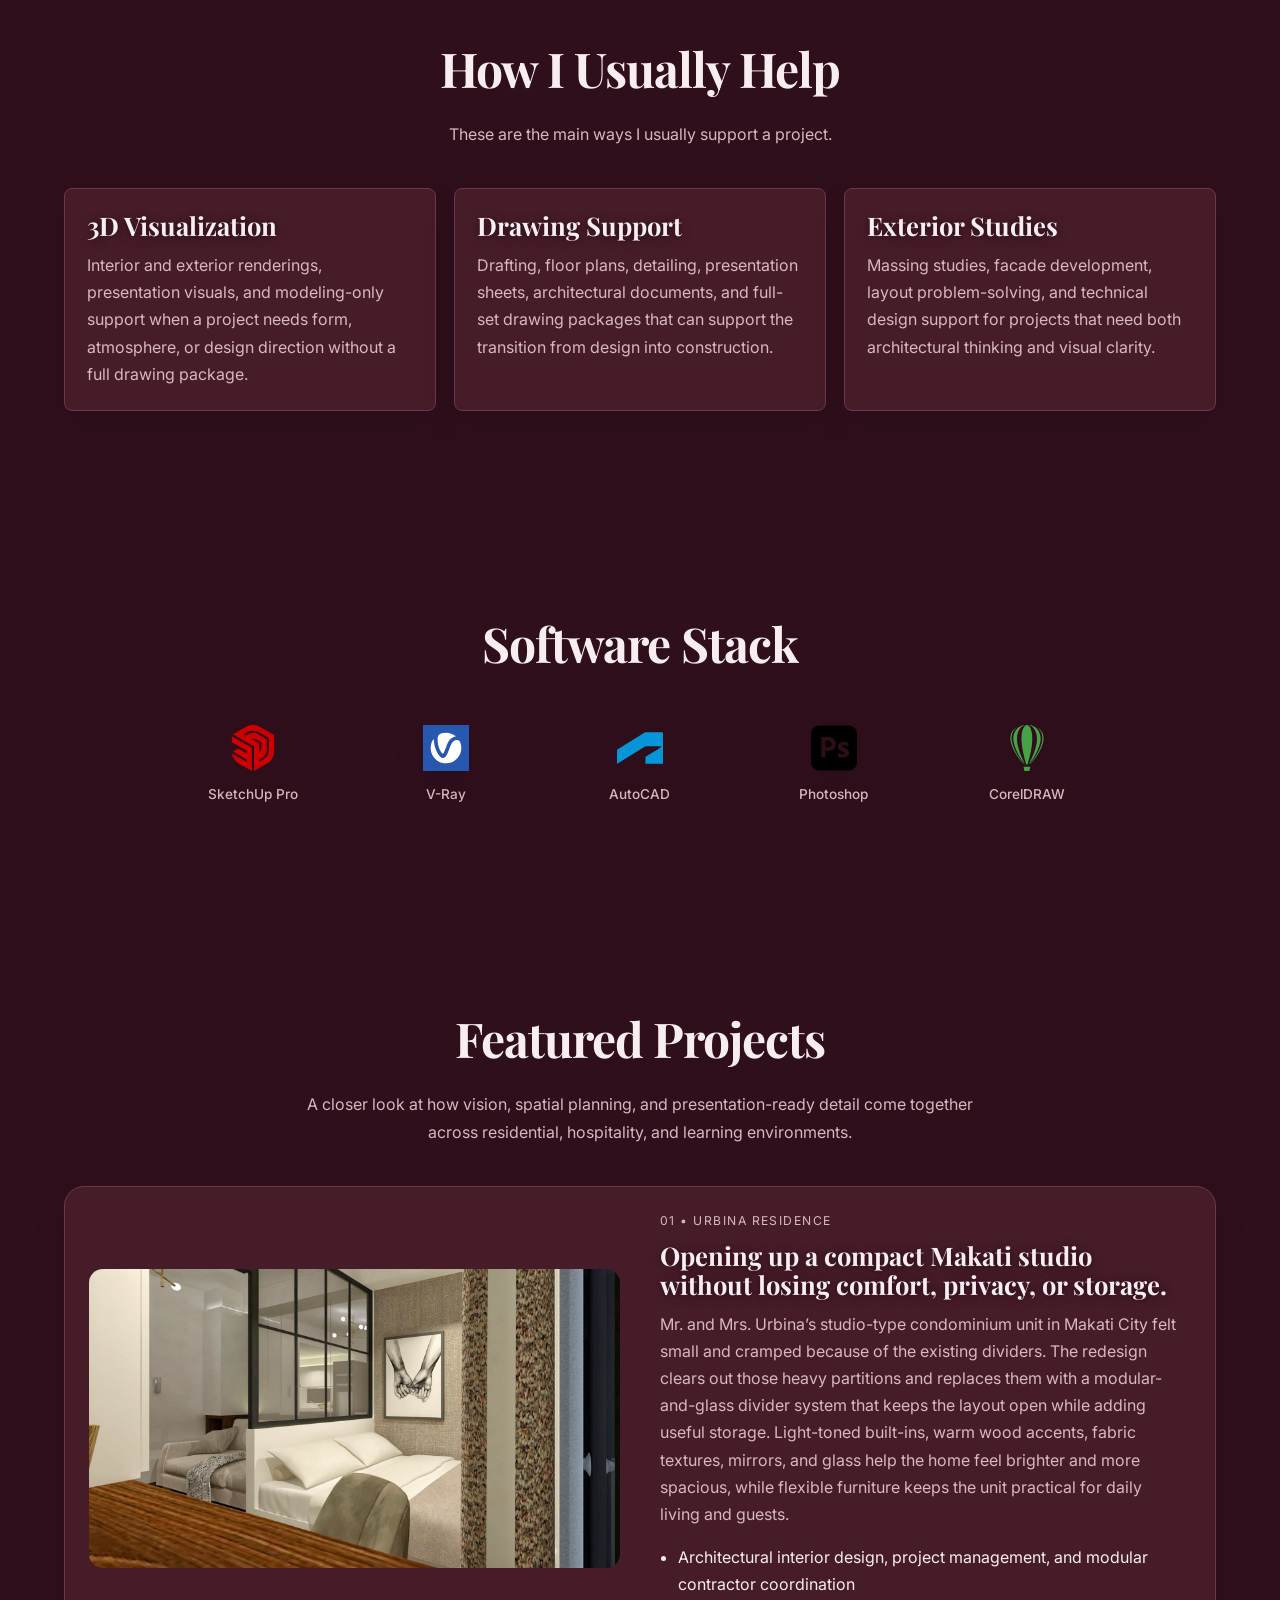
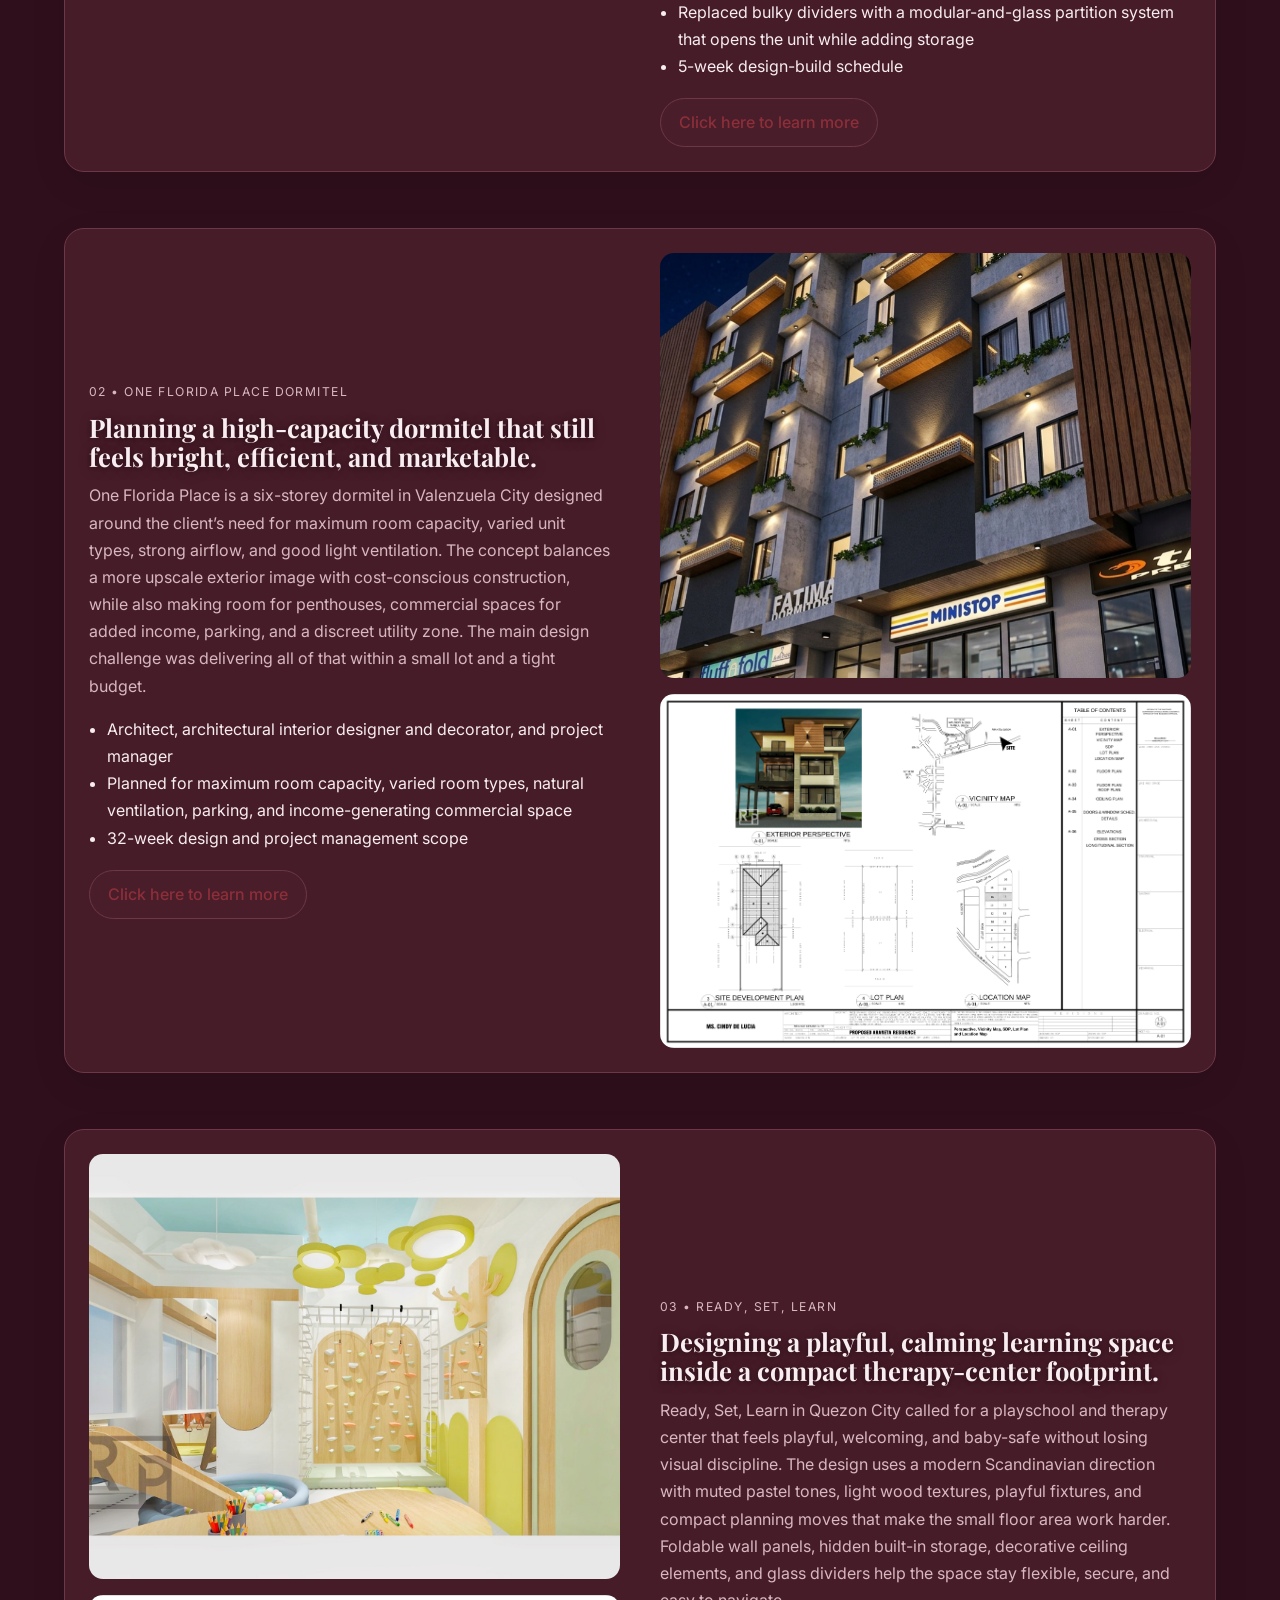
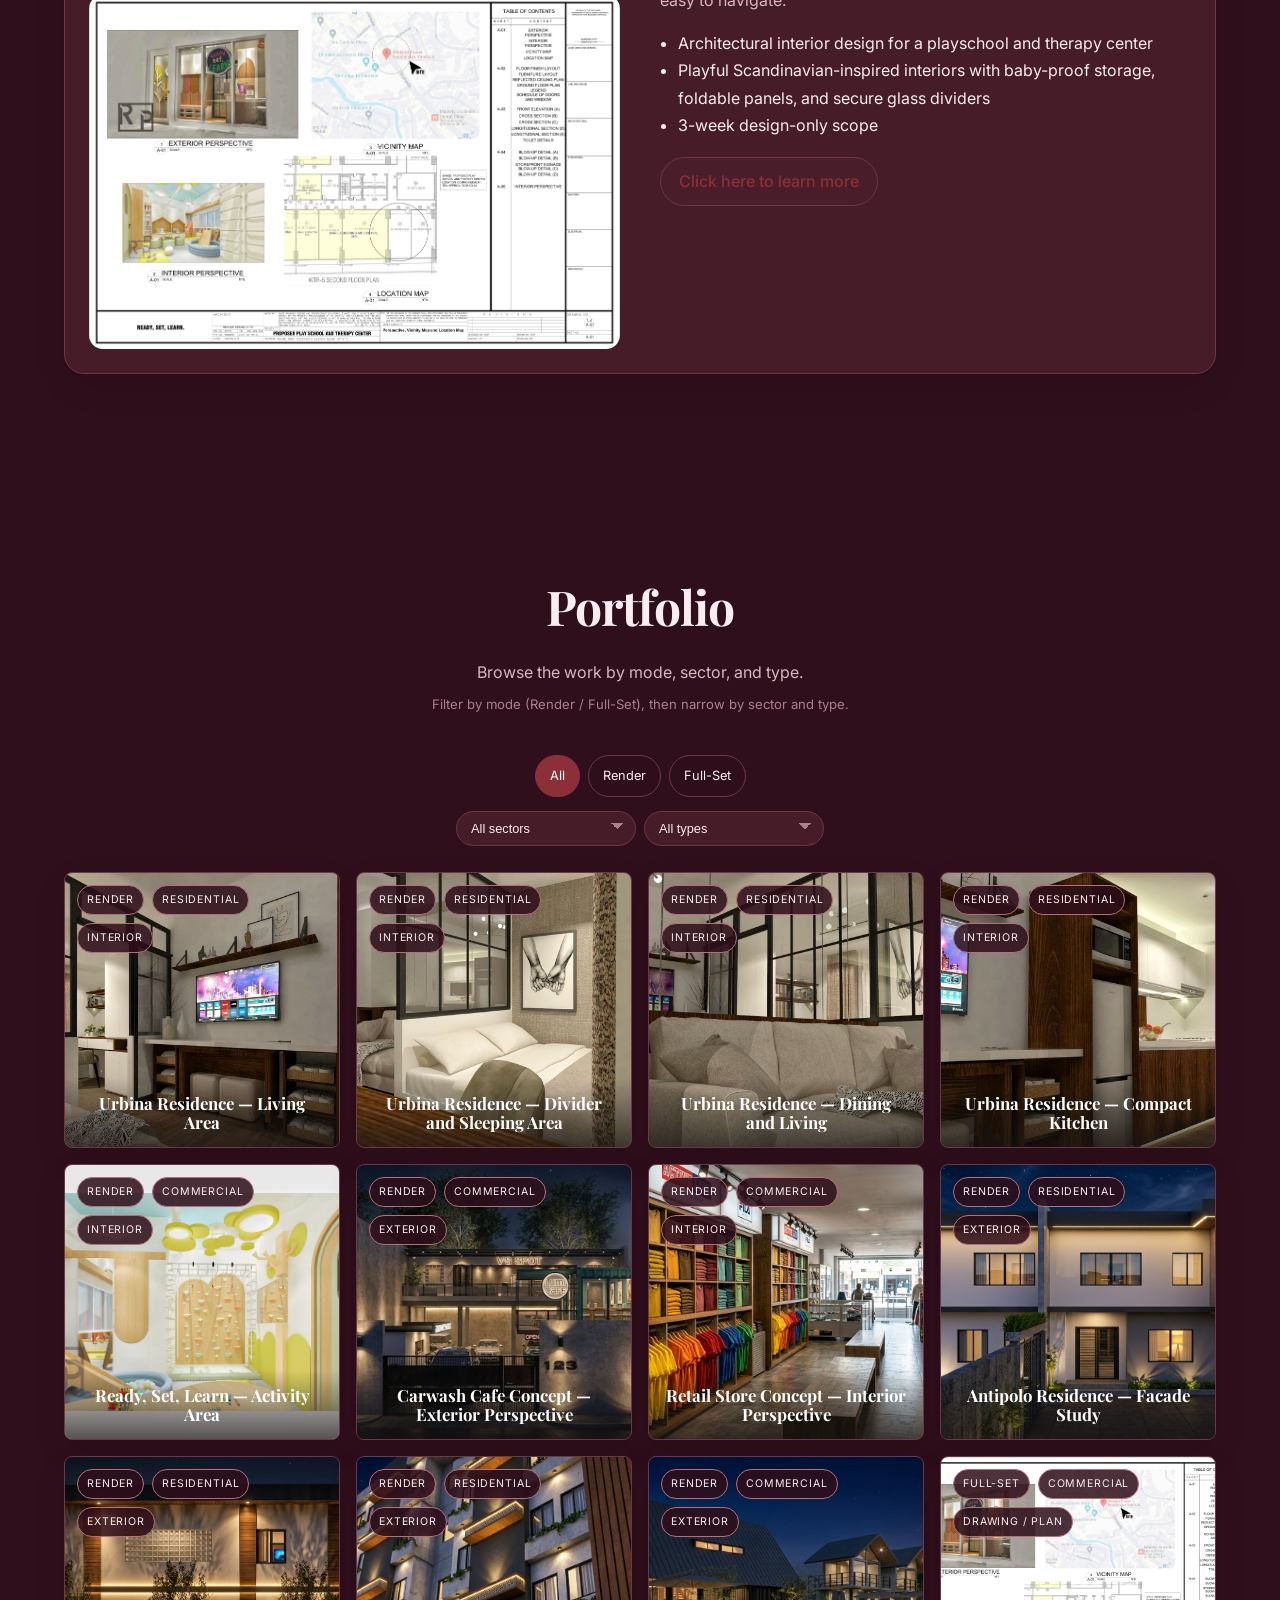
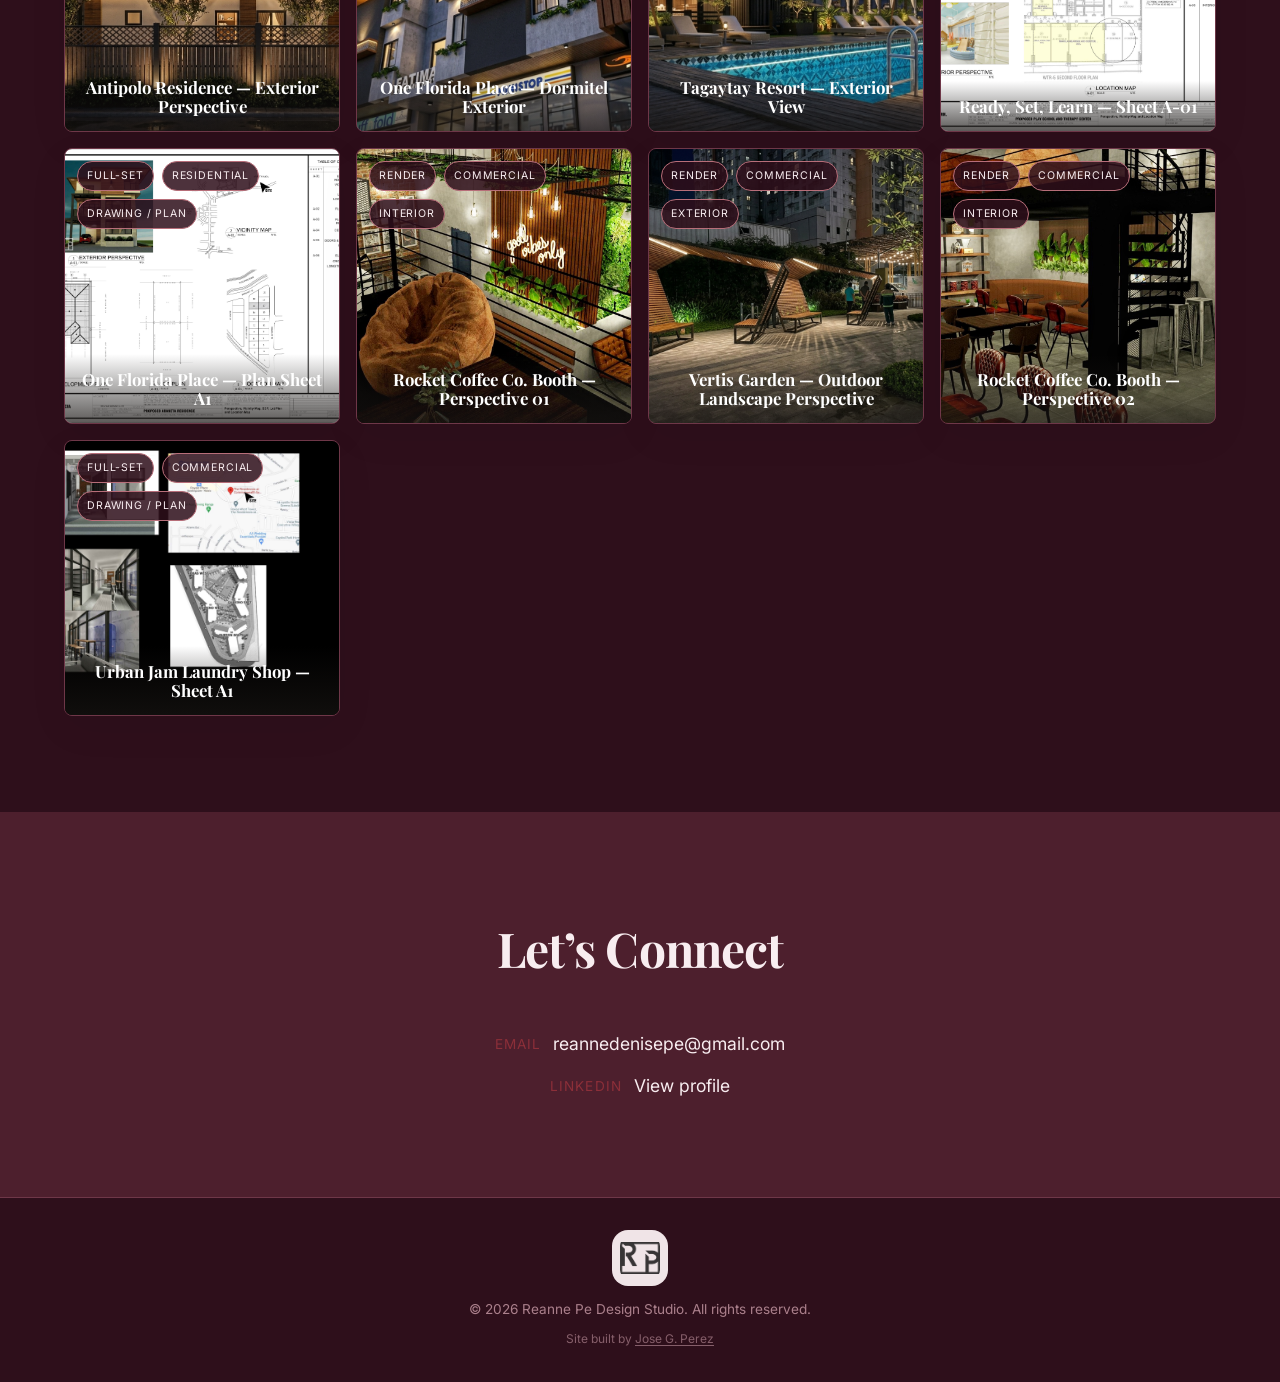
==== commit 738a43be: "Feedback" ====
--- a/index.html
+++ b/index.html
@@ -17,7 +17,10 @@
 <body>
   <nav id="nav">
     <div class="nav-inner">
-      <a href="#hero" class="logo">Ar. Reanne Denise Pe</a>
+      <a href="#hero" class="logo">
+        <img class="brand-mark" src="./images/branding/rp-logo-black.png" alt="RP logo" />
+        <span>Ar. Reanne Denise Pe</span>
+      </a>
       <button class="hamburger" id="hamburger" aria-label="Menu">
         <span></span><span></span><span></span>
       </button>
@@ -128,20 +131,20 @@
   <section id="featured-projects">
     <div class="section-header">
       <h2>Featured Projects</h2>
-      <p class="section-sub">Curated case studies highlighting spatial problem-solving across scales.</p>
+      <p class="section-sub">A closer look at how vision, spatial planning, and presentation-ready detail come together across residential, hospitality, and learning environments.</p>
     </div>
 
     <article class="case-study">
       <div class="case-study-media">
-        <img src="./images/selected/interior-bedroom-01.jpg" alt="Urbina Residence bedroom interior render." />
+        <img src="./images/featured/urbina-residence-01.jpg" alt="Urbina Residence studio interior with modular-and-glass divider." />
       </div>
       <div class="case-study-copy">
         <p class="case-label">01 • Urbina Residence</p>
-        <h3>Reworking a cramped Makati studio into a warmer, more flexible home.</h3>
-        <p>This condominium unit in Makati City started as a tight studio with existing dividers that made the space feel smaller and less usable. The concept removed old partitions and introduced a half-modular, half-glass divider strategy combined with storage-focused furniture planning. Light built-ins with wood and fabric contrast, carpet zoning, mirrors, and glass were used to enlarge the perceived space.</p>
-        <ul>
-          <li>Architectural interior design + project management</li>
-          <li>Half-modular, half-glass divider strategy</li>
+        <h3>Opening up a compact Makati studio without losing comfort, privacy, or storage.</h3>
+        <p>Mr. and Mrs. Urbina’s studio-type condominium unit in Makati City felt small and cramped because of the existing dividers. The redesign clears out those heavy partitions and replaces them with a modular-and-glass divider system that keeps the layout open while adding useful storage. Light-toned built-ins, warm wood accents, fabric textures, mirrors, and glass help the home feel brighter and more spacious, while flexible furniture keeps the unit practical for daily living and guests.</p>
+        <ul>
+          <li>Architectural interior design, project management, and modular contractor coordination</li>
+          <li>Replaced bulky dividers with a modular-and-glass partition system that opens the unit while adding storage</li>
           <li>5-week design-build schedule</li>
         </ul>
         <button class="text-link" type="button" data-project="urbina-residence">Click here to learn more</button>
@@ -150,17 +153,17 @@
 
     <article class="case-study case-study-reverse">
       <div class="case-study-media case-study-stack">
-        <img src="./images/selected/exterior-dormitel-01.jpg" alt="One Florida Place Dormitel exterior render." />
+        <img src="./images/featured/one-florida-place-01.png" alt="One Florida Place Dormitel exterior perspective." />
         <img src="./images/plans/a1.jpg" alt="One Florida Place plan sheet A1." />
       </div>
       <div class="case-study-copy">
         <p class="case-label">02 • One Florida Place Dormitel</p>
-        <h3>Balancing room capacity, circulation, and presentation across a 6-storey concept.</h3>
-        <p>A multi-storey dormitel in Valenzuela City requiring varied room types, commercial space, parking, and a stronger market presence, all within budget and lot constraints. The project maximized room count and variety while balancing cost, ventilation, commercial income spaces, and penthouse requirements.</p>
-        <ul>
-          <li>Overall project management + exterior and interior design</li>
-          <li>Maximized room count within budget and lot constraints</li>
-          <li>32-week project timeline</li>
+        <h3>Planning a high-capacity dormitel that still feels bright, efficient, and marketable.</h3>
+        <p>One Florida Place is a six-storey dormitel in Valenzuela City designed around the client’s need for maximum room capacity, varied unit types, strong airflow, and good light ventilation. The concept balances a more upscale exterior image with cost-conscious construction, while also making room for penthouses, commercial spaces for added income, parking, and a discreet utility zone. The main design challenge was delivering all of that within a small lot and a tight budget.</p>
+        <ul>
+          <li>Architect, architectural interior designer and decorator, and project manager</li>
+          <li>Planned for maximum room capacity, varied room types, natural ventilation, parking, and income-generating commercial space</li>
+          <li>32-week design and project management scope</li>
         </ul>
         <button class="text-link" type="button" data-project="one-florida-place">Click here to learn more</button>
       </div>
@@ -168,16 +171,16 @@
 
     <article class="case-study">
       <div class="case-study-media case-study-stack">
-        <img src="./images/selected/commercial-retail-01.jpg" alt="Ready, Set, Learn playschool interior render." />
-        <img src="./images/plans/a-01.jpg" alt="Ready, Set, Learn sheet A-01." />
+        <img src="./images/commercial/ready-set-learn-03.jpg" alt="Ready, Set, Learn playschool and therapy center interior render." />
+        <img src="./images/featured/ready-set-learn-a01.jpg" alt="Ready, Set, Learn sheet A-01." />
       </div>
       <div class="case-study-copy">
         <p class="case-label">03 • Ready, Set, Learn</p>
-        <h3>Child-friendly planning and Scandinavian-inspired interiors for a small playschool fit-out.</h3>
-        <p>Designed for a Quezon City playschool and therapy center with a playful, modern Scandinavian interior. The project solved exposed piping and limited floor area using muted pastel colors, light wood textures, fun fixtures, foldable wall panels, hidden built-in storage, decorative ceiling panels, and glass dividers.</p>
-        <ul>
-          <li>Full drawing set: plans, sections, elevations, schedules, BOM</li>
-          <li>Signed-and-sealed blueprints</li>
+        <h3>Designing a playful, calming learning space inside a compact therapy-center footprint.</h3>
+        <p>Ready, Set, Learn in Quezon City called for a playschool and therapy center that feels playful, welcoming, and baby-safe without losing visual discipline. The design uses a modern Scandinavian direction with muted pastel tones, light wood textures, playful fixtures, and compact planning moves that make the small floor area work harder. Foldable wall panels, hidden built-in storage, decorative ceiling elements, and glass dividers help the space stay flexible, secure, and easy to navigate.</p>
+        <ul>
+          <li>Architectural interior design for a playschool and therapy center</li>
+          <li>Playful Scandinavian-inspired interiors with baby-proof storage, foldable panels, and secure glass dividers</li>
           <li>3-week design-only scope</li>
         </ul>
         <button class="text-link" type="button" data-project="ready-set-learn">Click here to learn more</button>
@@ -229,6 +232,7 @@
 
   <footer>
     <div class="footer-inner">
+      <img class="footer-logo" src="./images/branding/rp-logo-black.png" alt="RP logo" />
       <p>&copy; 2026 Reanne Pe Design Studio. All rights reserved.</p>
       <p class="footer-credit">Site built by <a href="https://josegperez.com" target="_blank" rel="noreferrer">Jose G. Perez</a></p>
     </div>
--- a/styles.css
+++ b/styles.css
@@ -78,11 +78,24 @@
 }
 
 .logo {
+  display: inline-flex;
+  align-items: center;
+  gap: 12px;
   font-family: var(--font-serif);
   font-size: 1.25rem;
   font-weight: 700;
   color: var(--text);
   letter-spacing: -0.02em;
+}
+
+.brand-mark {
+  width: 38px;
+  height: 38px;
+  object-fit: contain;
+  padding: 6px;
+  border-radius: 12px;
+  background: rgba(248, 237, 240, 0.96);
+  box-shadow: 0 10px 24px rgba(0, 0, 0, 0.2);
 }
 
 .logo:hover {
@@ -442,7 +455,7 @@
   font-size: 0.76rem;
   text-transform: uppercase;
   letter-spacing: 0.12em;
-  color: var(--accent);
+  color: var(--accent-light);
   margin-bottom: 10px;
 }
 
@@ -715,6 +728,17 @@
   font-size: 0.85rem;
   color: var(--text-muted);
 }
+
+.footer-logo {
+  width: 56px;
+  height: 56px;
+  object-fit: contain;
+  margin: 0 auto 12px;
+  padding: 8px;
+  border-radius: 16px;
+  background: rgba(248, 237, 240, 0.96);
+}
+
 .footer-credit {
   margin-top: 0.5rem;
   font-size: 0.75rem;
@@ -886,6 +910,16 @@
     height: 60px;
   }
 
+  .logo {
+    gap: 10px;
+    font-size: 1rem;
+  }
+
+  .brand-mark {
+    width: 34px;
+    height: 34px;
+  }
+
   .hamburger {
     display: flex;
   }
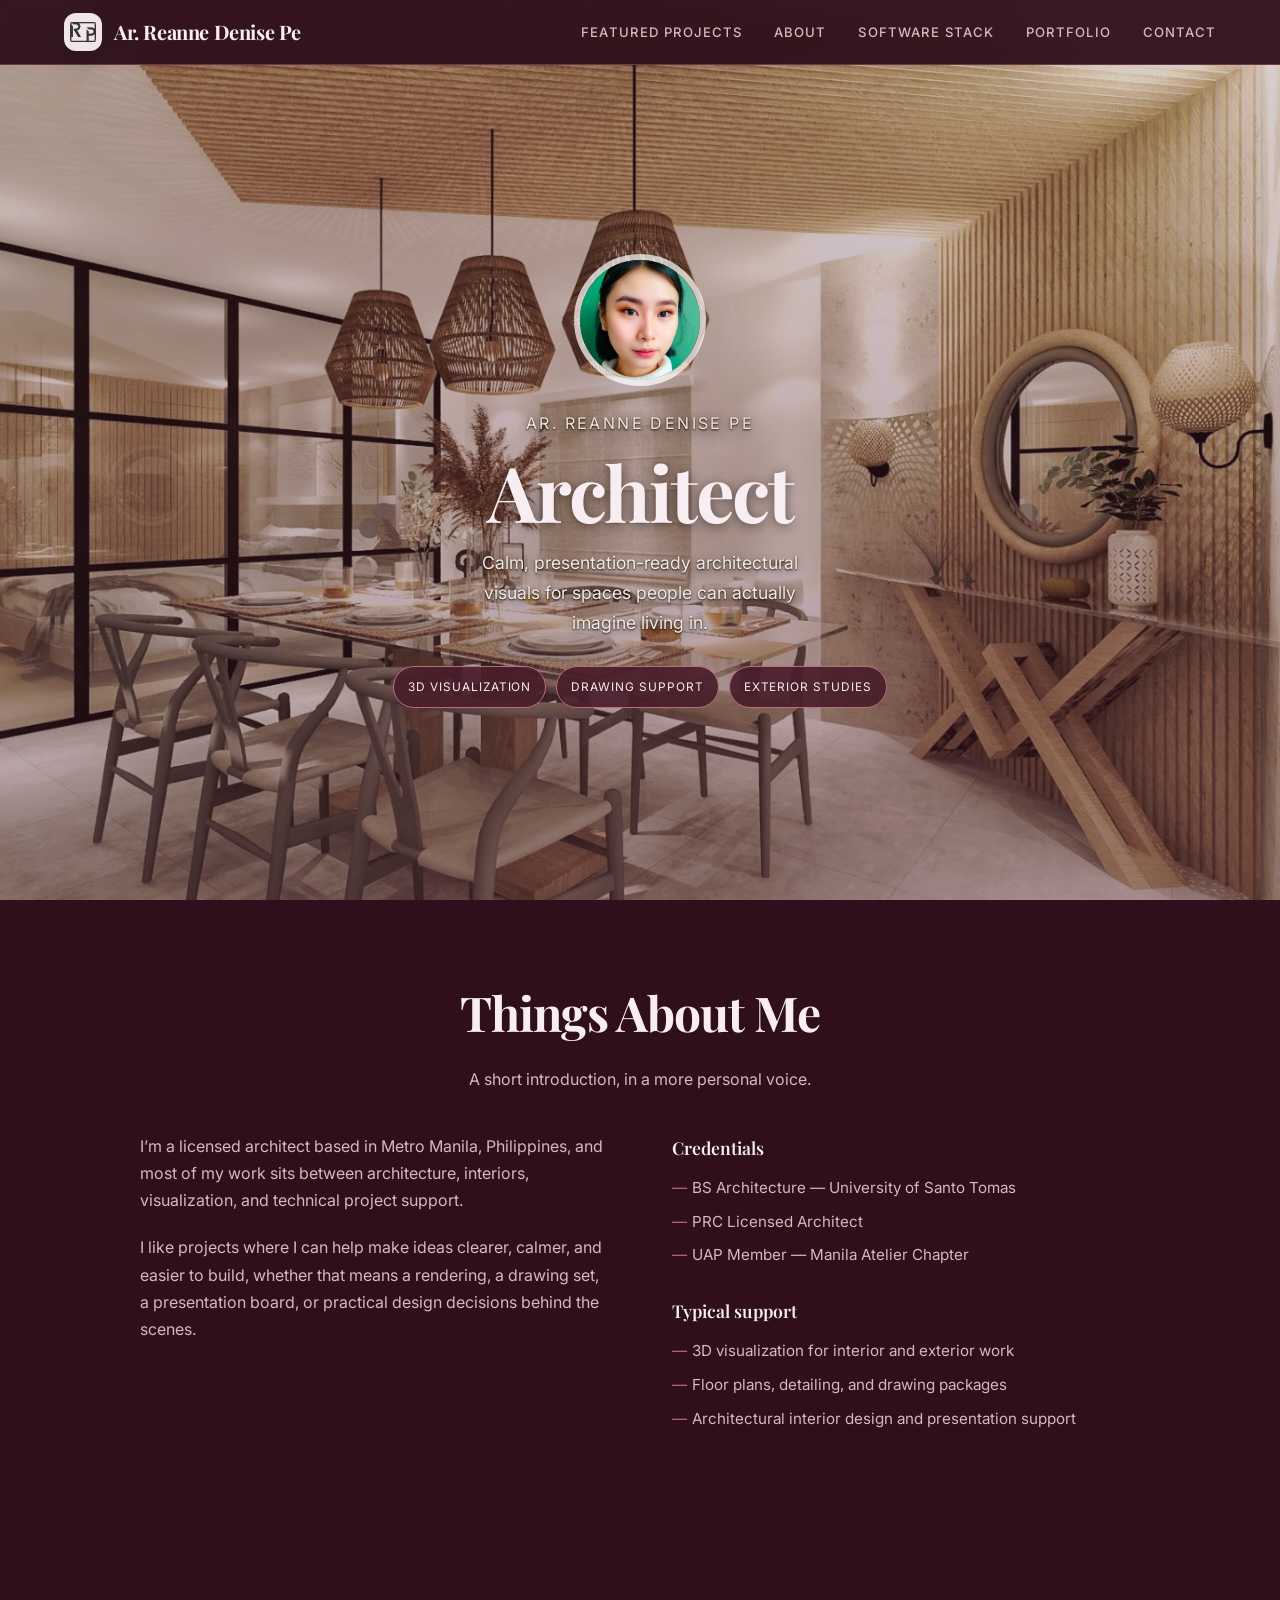
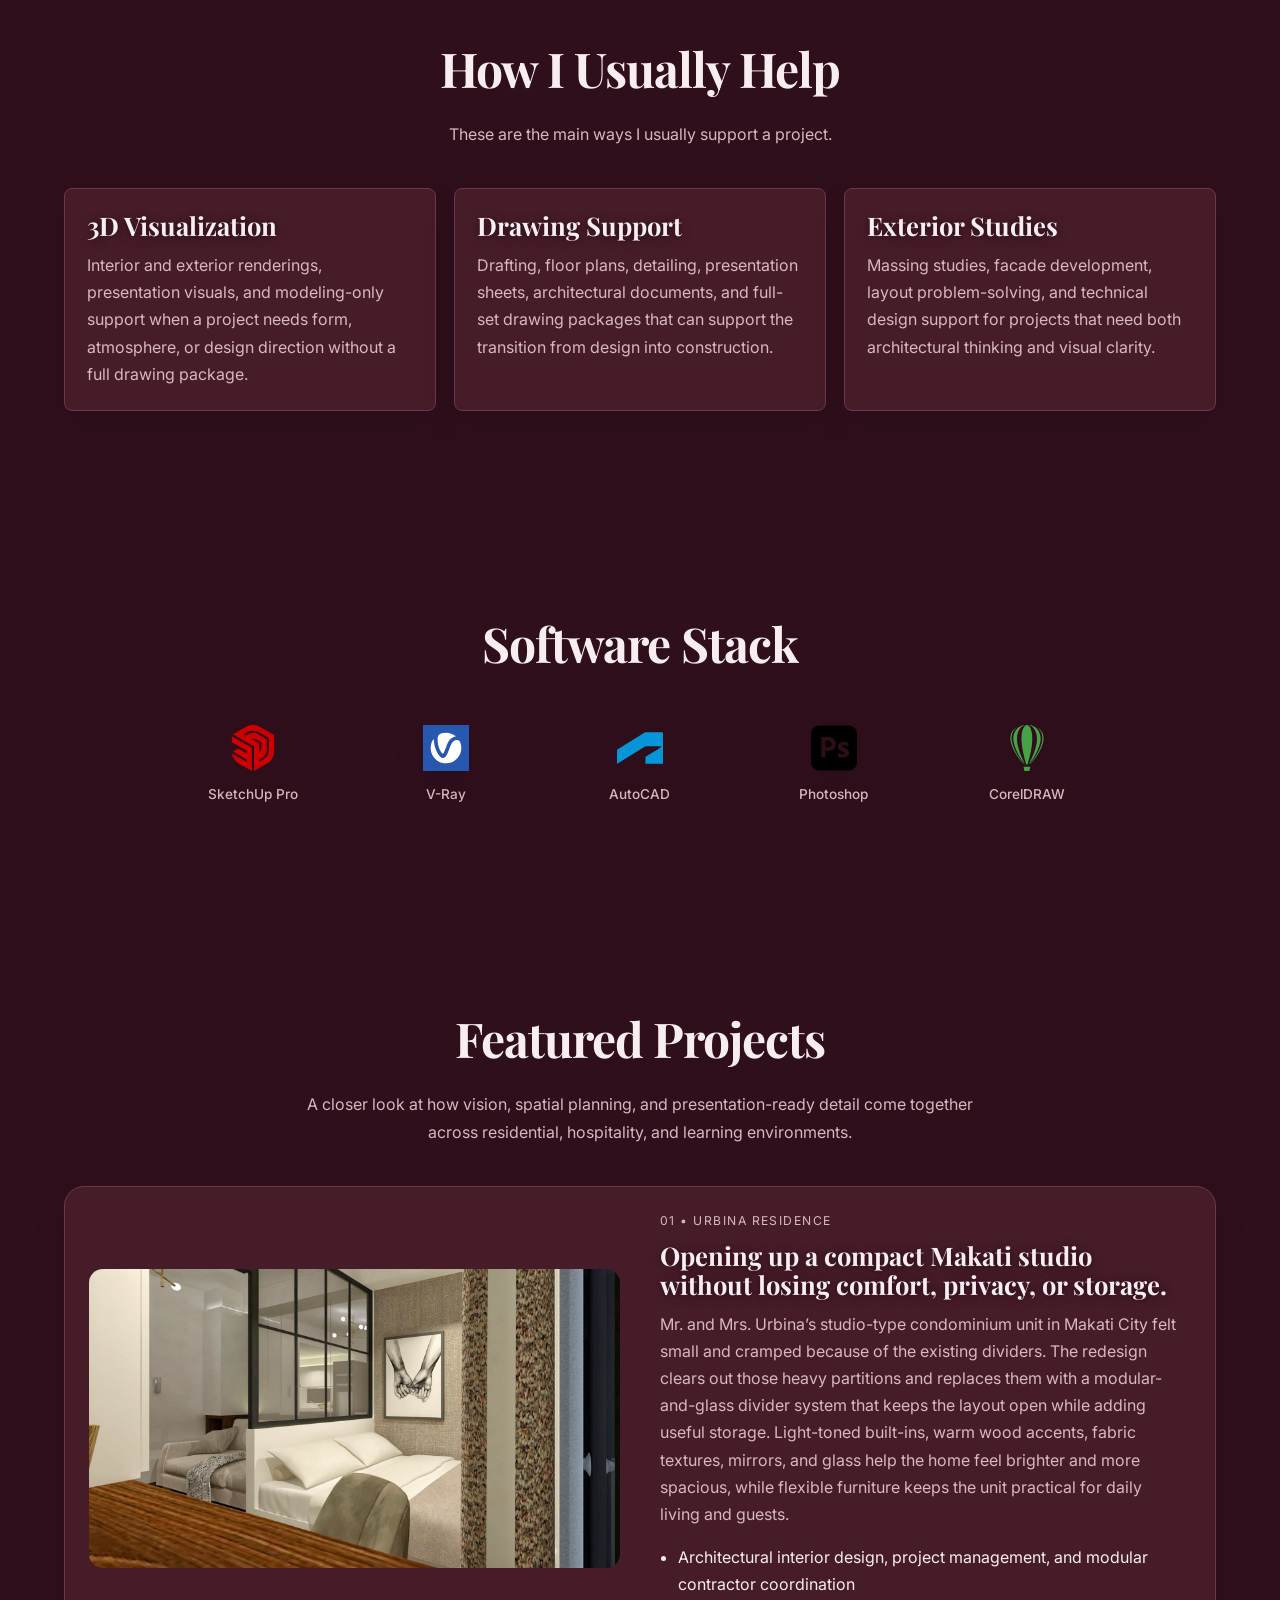
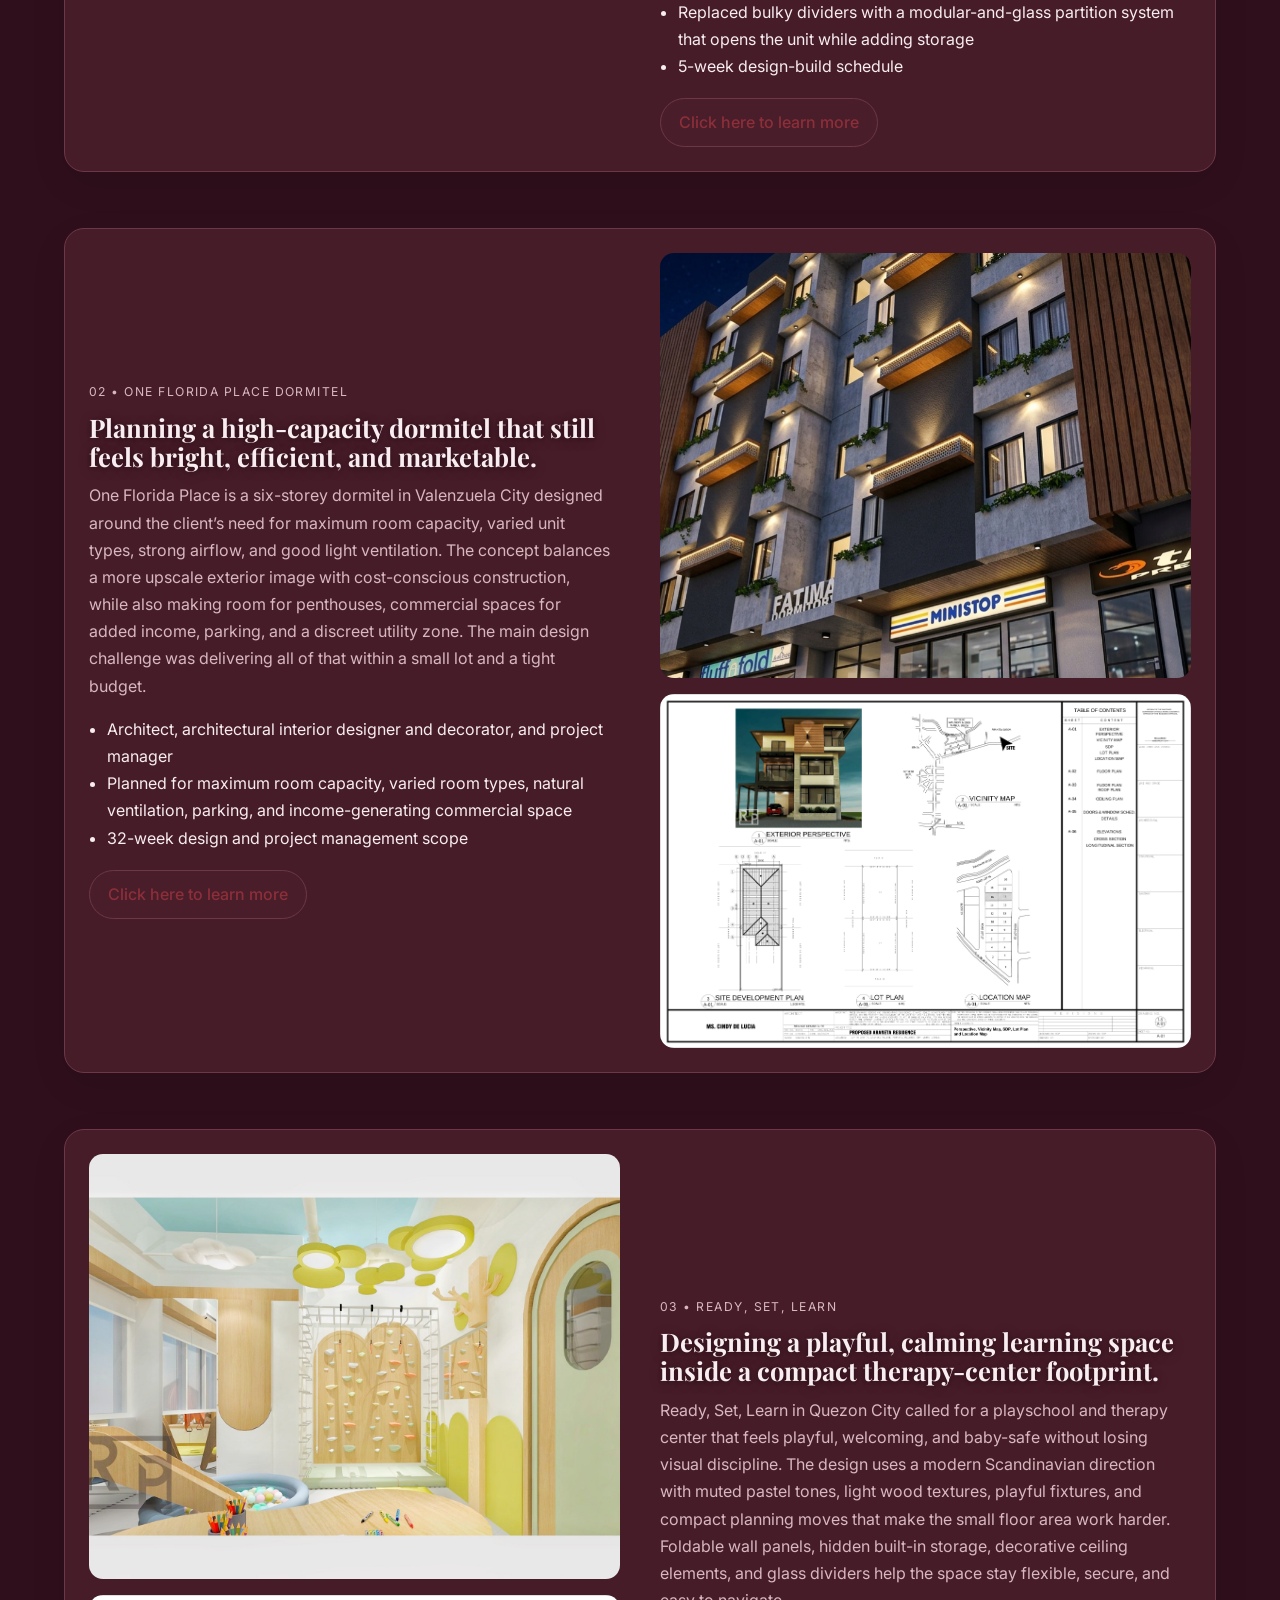
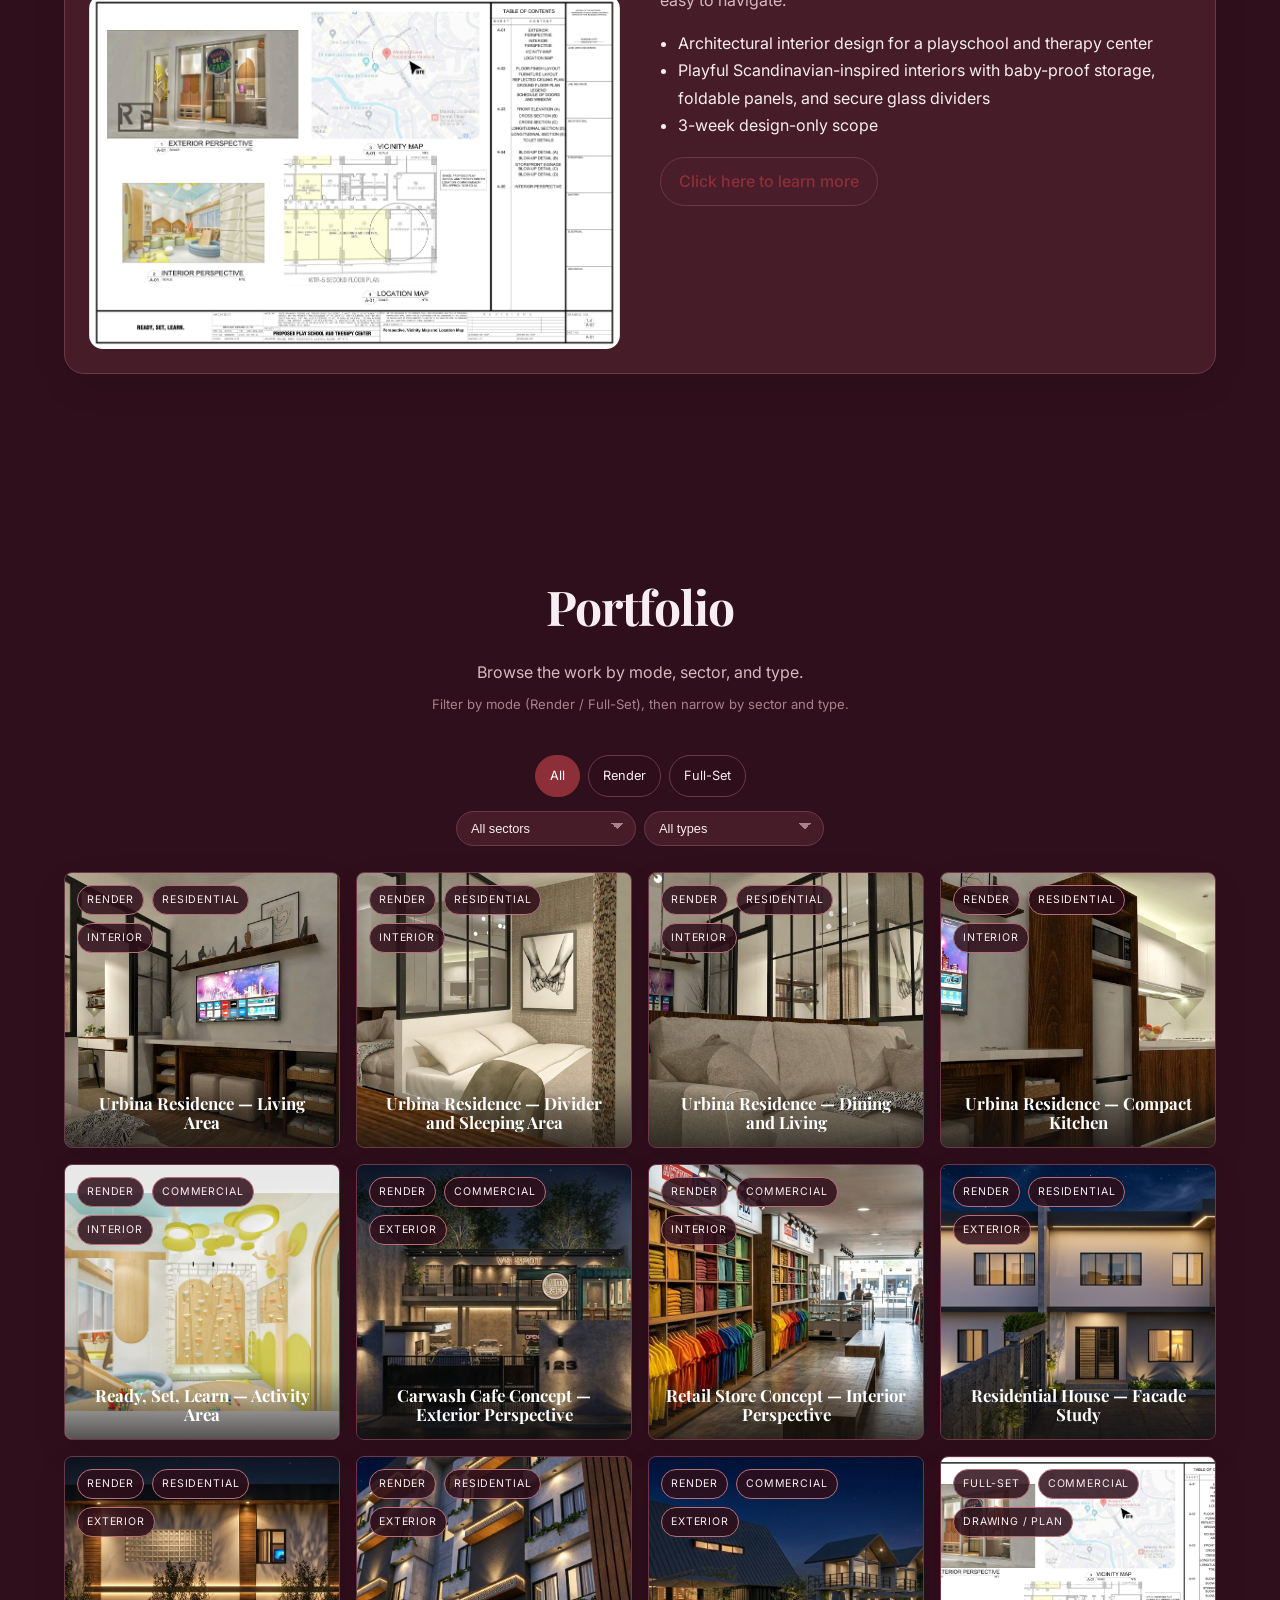
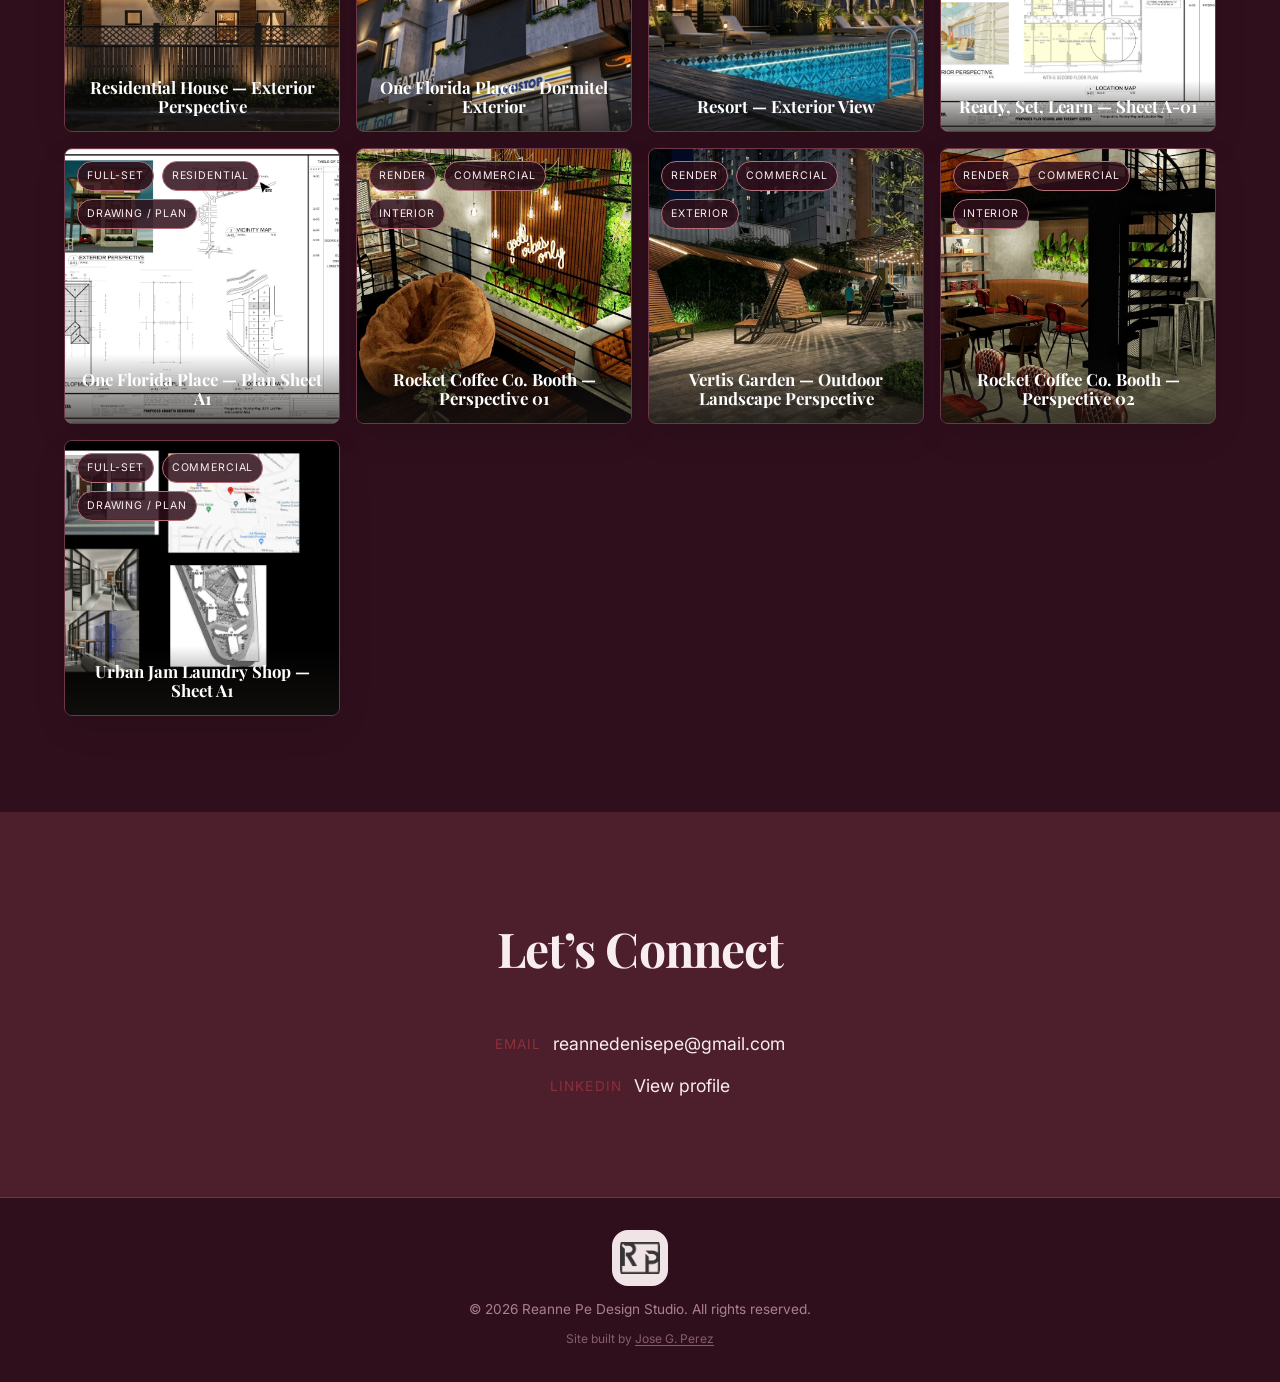
==== commit bb24d15c: "Image reorg" ====
--- a/index.html
+++ b/index.html
@@ -136,7 +136,7 @@
 
     <article class="case-study">
       <div class="case-study-media">
-        <img src="./images/featured/urbina-residence-01.jpg" alt="Urbina Residence studio interior with modular-and-glass divider." />
+        <img src="./source-assets/for-website-projects-grouped/featured-projects/1-urbina-residence/1.jpg" alt="Urbina Residence studio interior with modular-and-glass divider." data-project="urbina-residence" />
       </div>
       <div class="case-study-copy">
         <p class="case-label">01 • Urbina Residence</p>
@@ -153,8 +153,8 @@
 
     <article class="case-study case-study-reverse">
       <div class="case-study-media case-study-stack">
-        <img src="./images/featured/one-florida-place-01.png" alt="One Florida Place Dormitel exterior perspective." />
-        <img src="./images/plans/a1.jpg" alt="One Florida Place plan sheet A1." />
+        <img src="./source-assets/for-website-projects-grouped/featured-projects/2-one-florida-place-dormitel/Dormitel.png" alt="One Florida Place Dormitel exterior perspective." data-project="one-florida-place" />
+        <img src="./images/plans/a1.jpg" alt="One Florida Place plan sheet A1." data-project="one-florida-place" />
       </div>
       <div class="case-study-copy">
         <p class="case-label">02 • One Florida Place Dormitel</p>
@@ -171,8 +171,8 @@
 
     <article class="case-study">
       <div class="case-study-media case-study-stack">
-        <img src="./images/commercial/ready-set-learn-03.jpg" alt="Ready, Set, Learn playschool and therapy center interior render." />
-        <img src="./images/featured/ready-set-learn-a01.jpg" alt="Ready, Set, Learn sheet A-01." />
+        <img src="./source-assets/for-website-projects-grouped/interior-renders/commercial/3.jpg" alt="Ready, Set, Learn playschool and therapy center interior render." data-project="ready-set-learn" />
+        <img src="./images/plans/a-01.jpg" alt="Ready, Set, Learn sheet A-01." data-project="ready-set-learn" />
       </div>
       <div class="case-study-copy">
         <p class="case-label">03 • Ready, Set, Learn</p>
--- a/styles.css
+++ b/styles.css
@@ -348,6 +348,10 @@
   text-shadow: 0 2px 12px rgba(0, 0, 0, 0.4), 0 0 4px rgba(0, 0, 0, 0.2);
 }
 
+#projectDialogTitle {
+  color: #ff3a3a;
+}
+
 .support-card p,
 .case-study-copy p,
 .about-text p,
@@ -439,6 +443,7 @@
   height: 100%;
   object-fit: cover;
   border-radius: 14px;
+  cursor: pointer;
 }
 
 .case-study-media {
